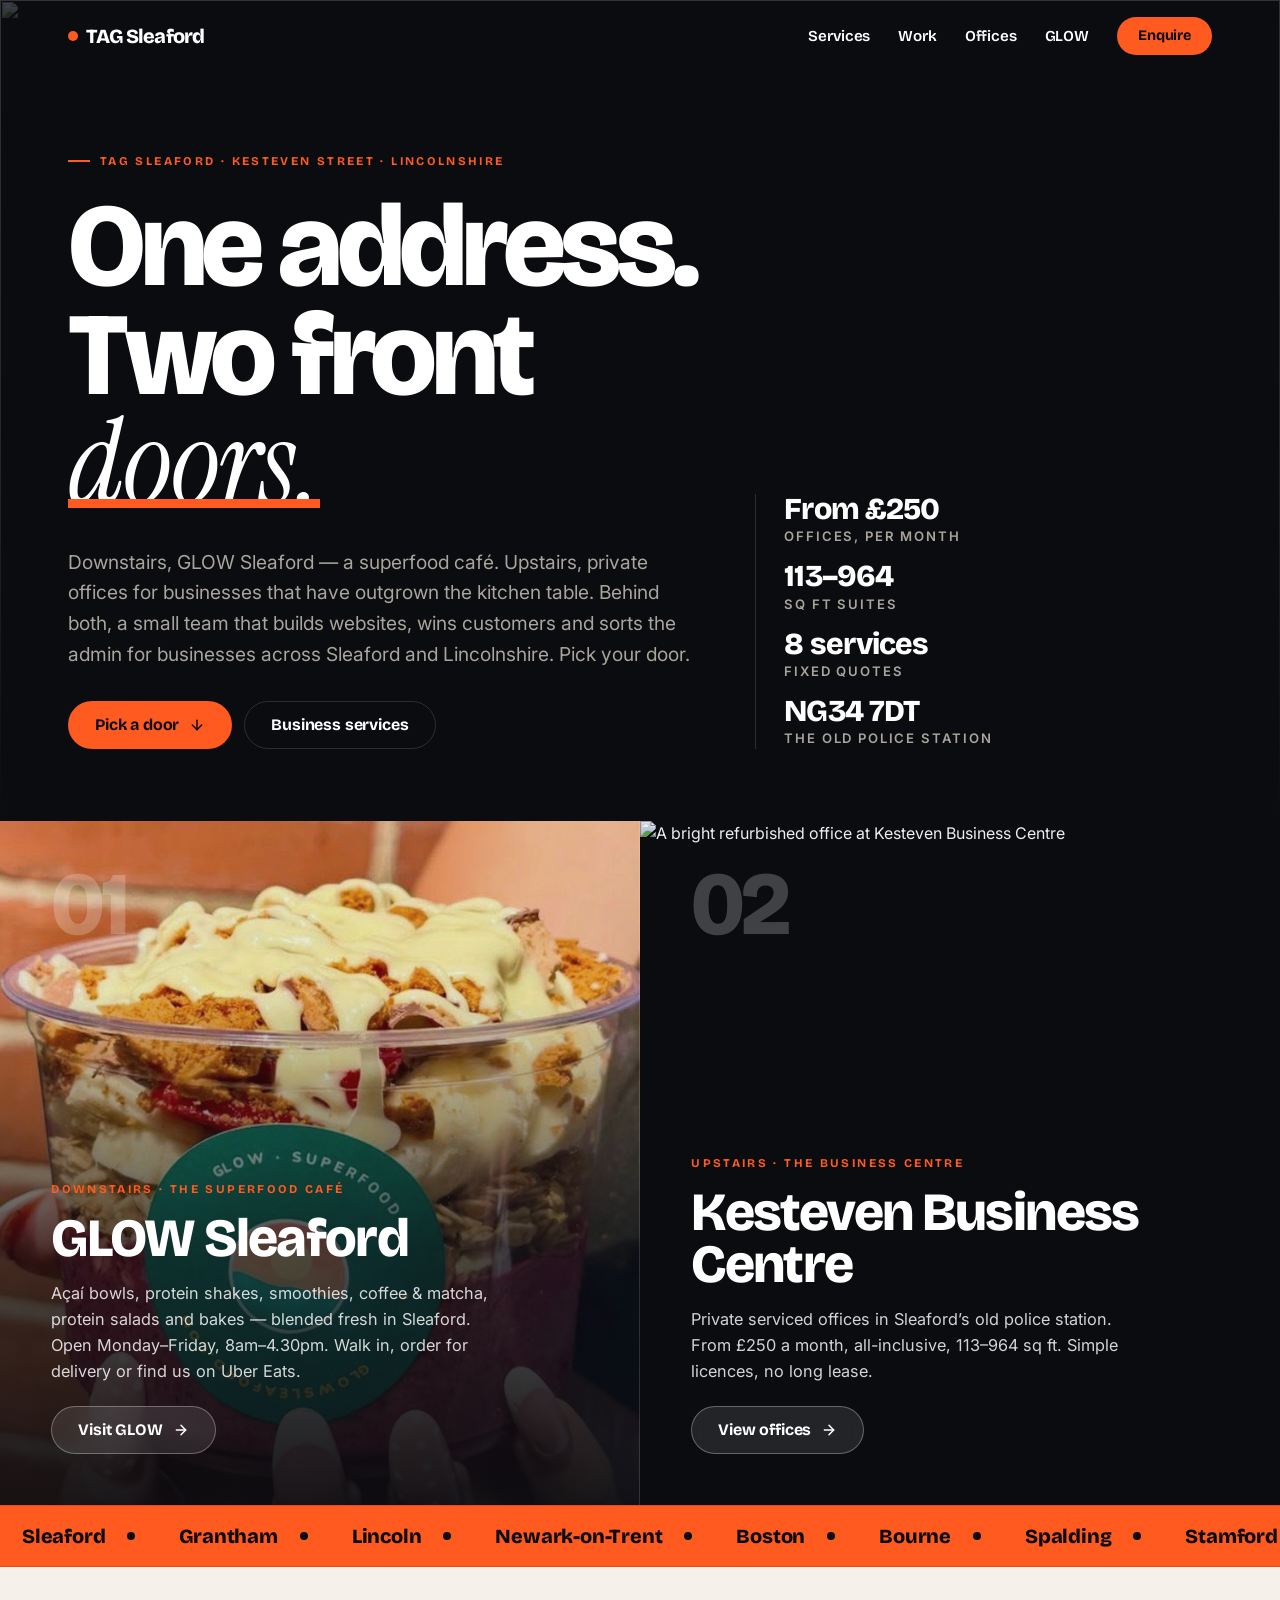
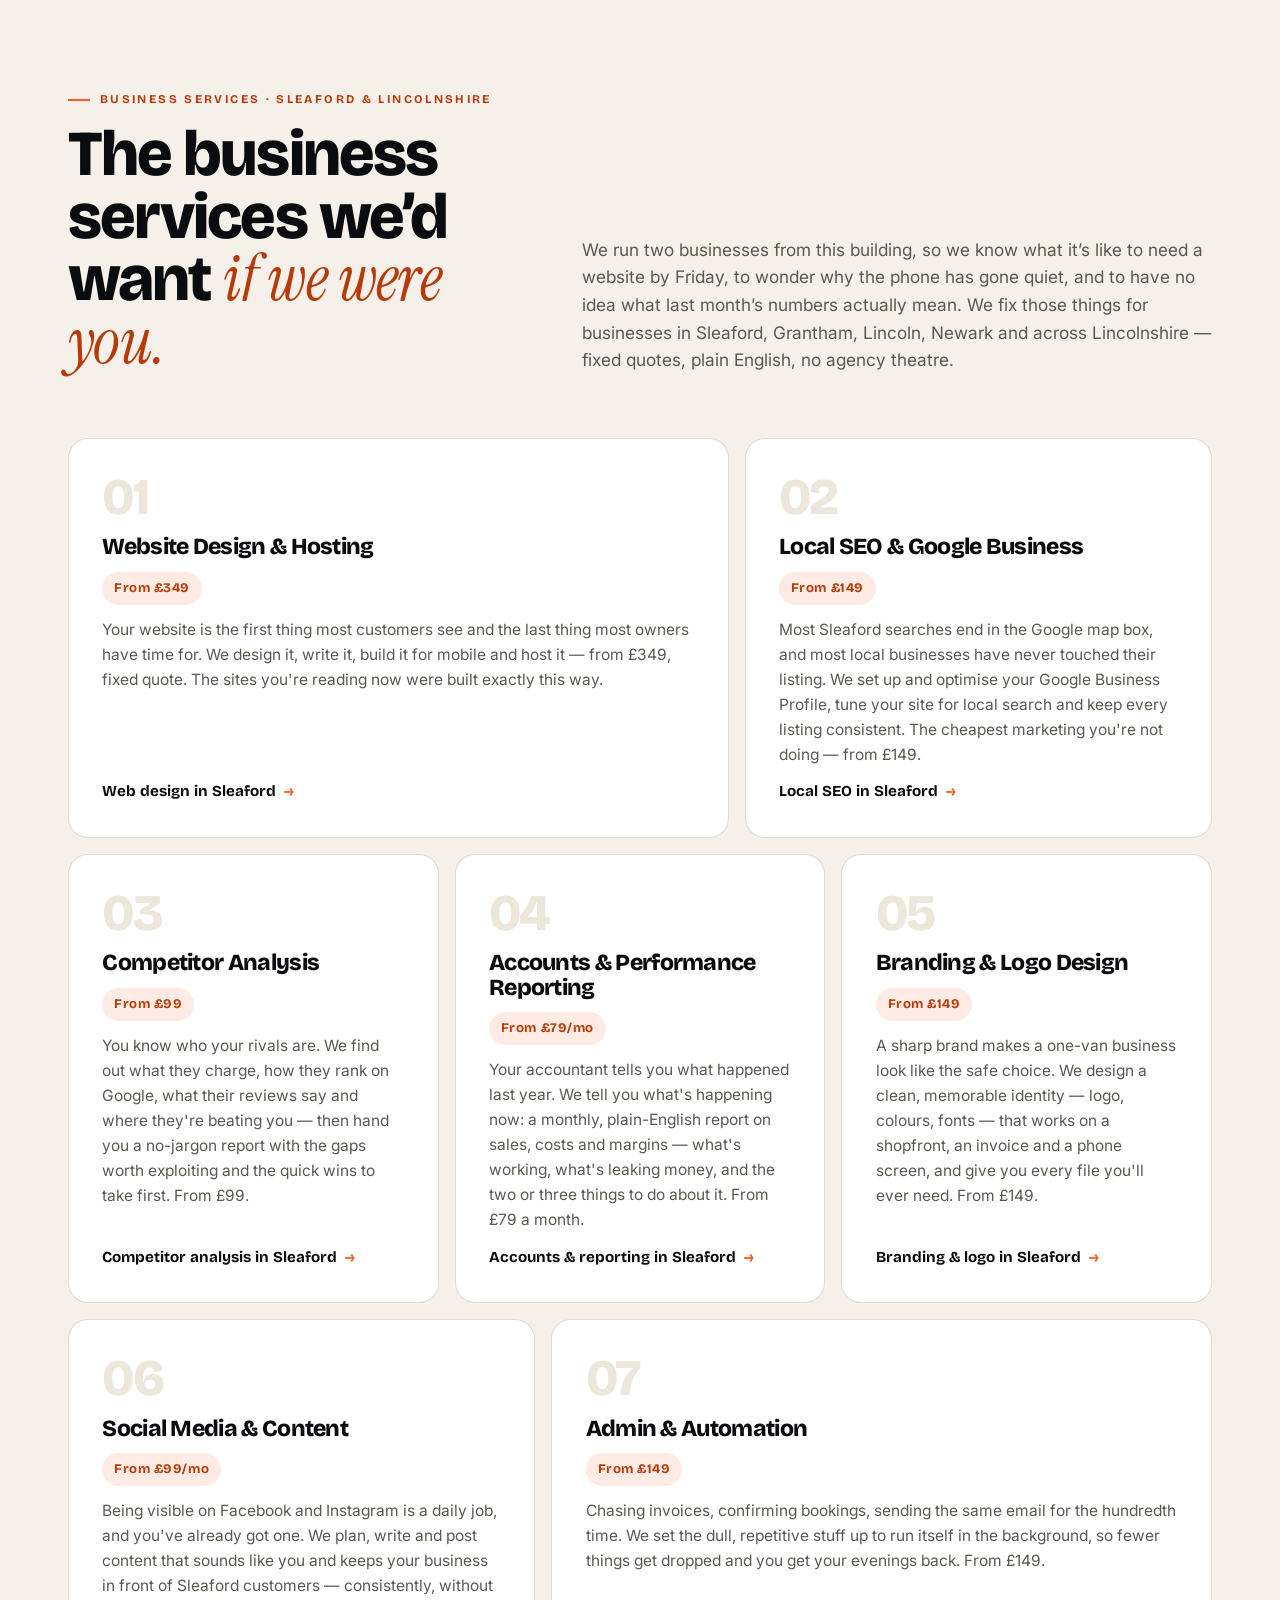
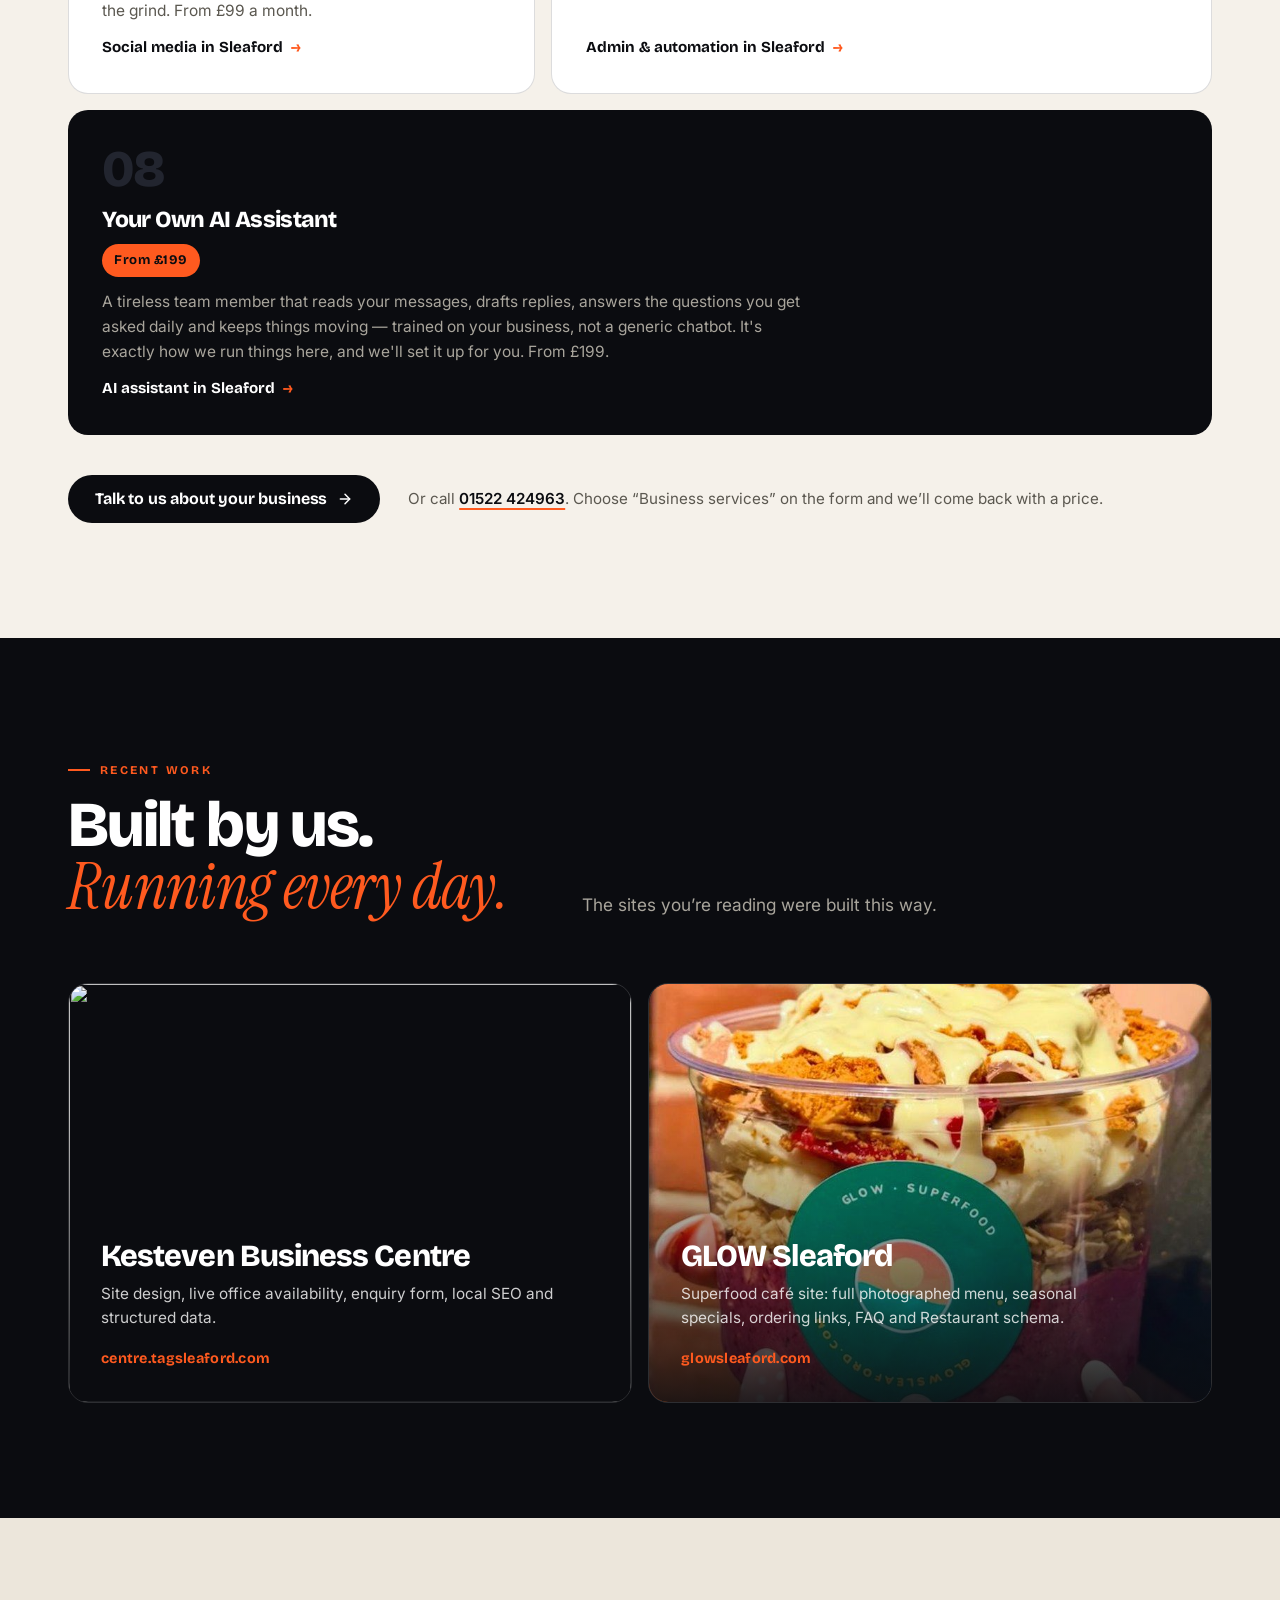
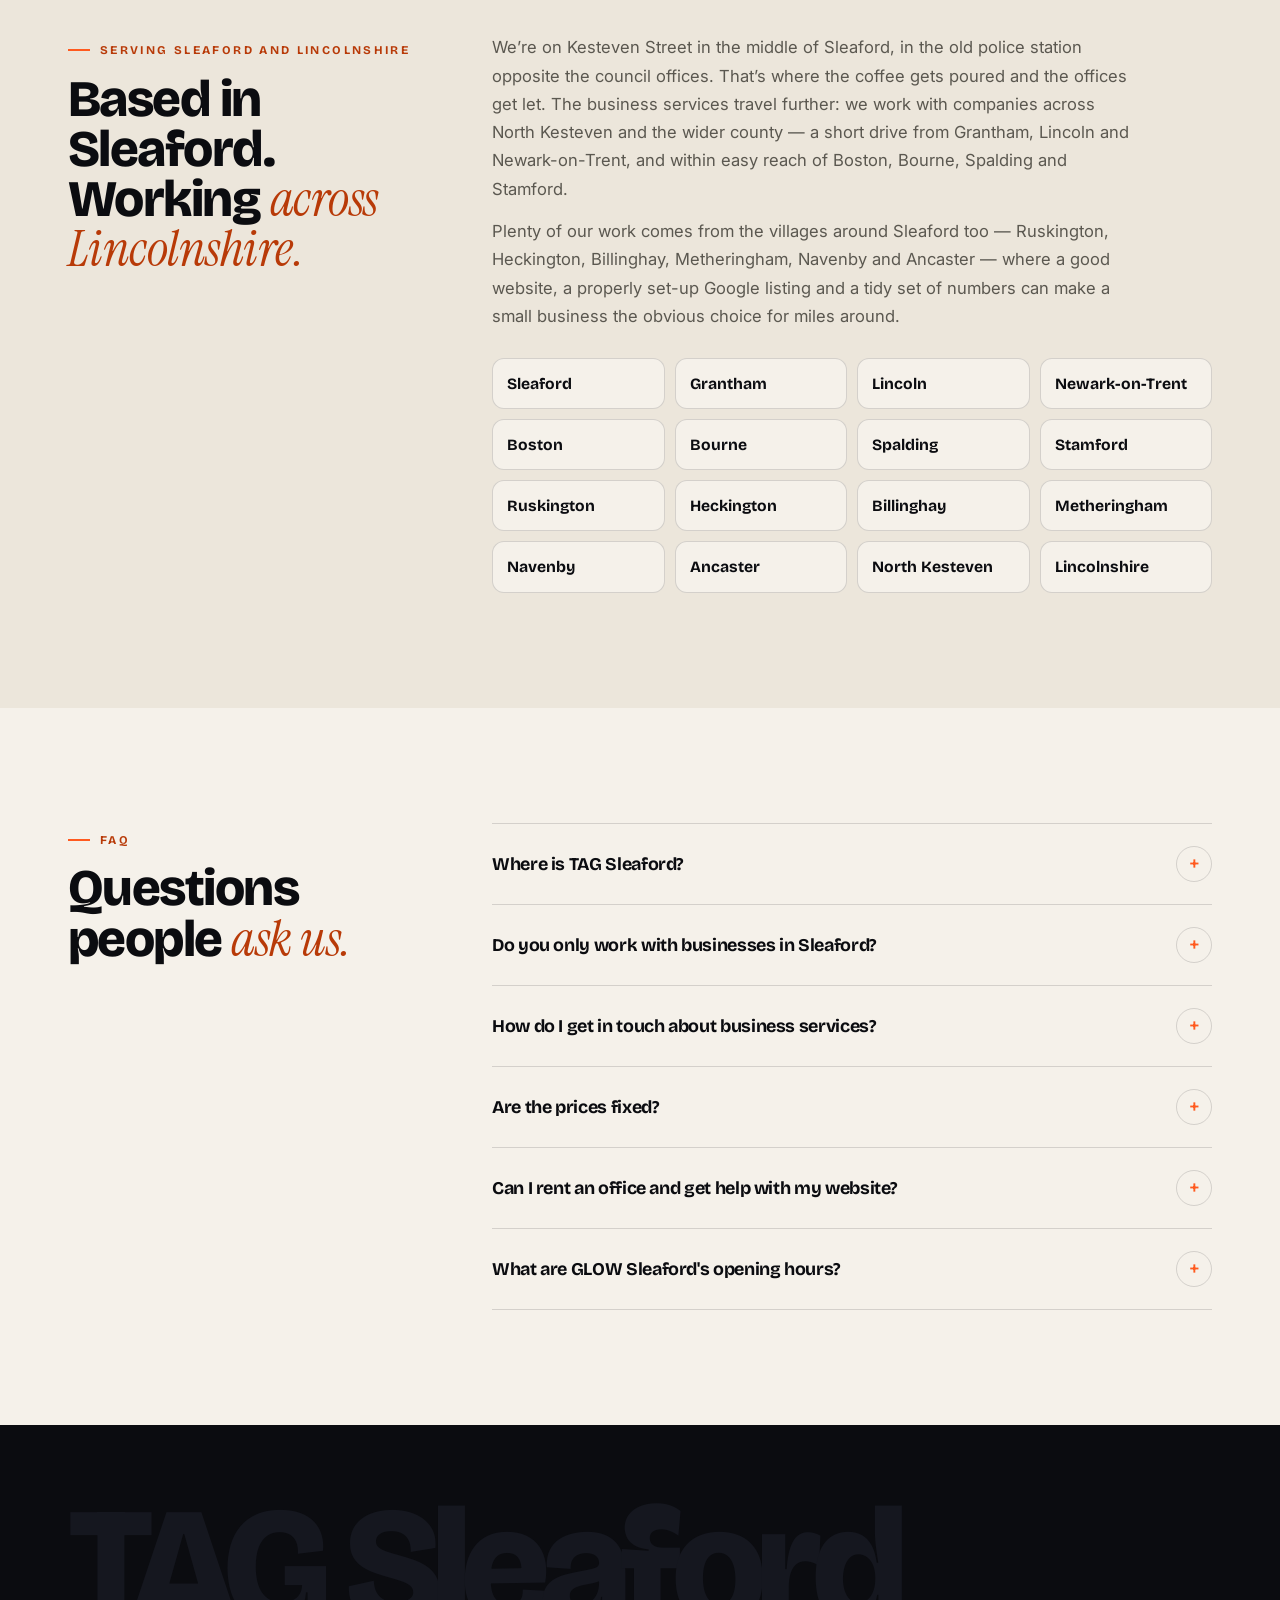
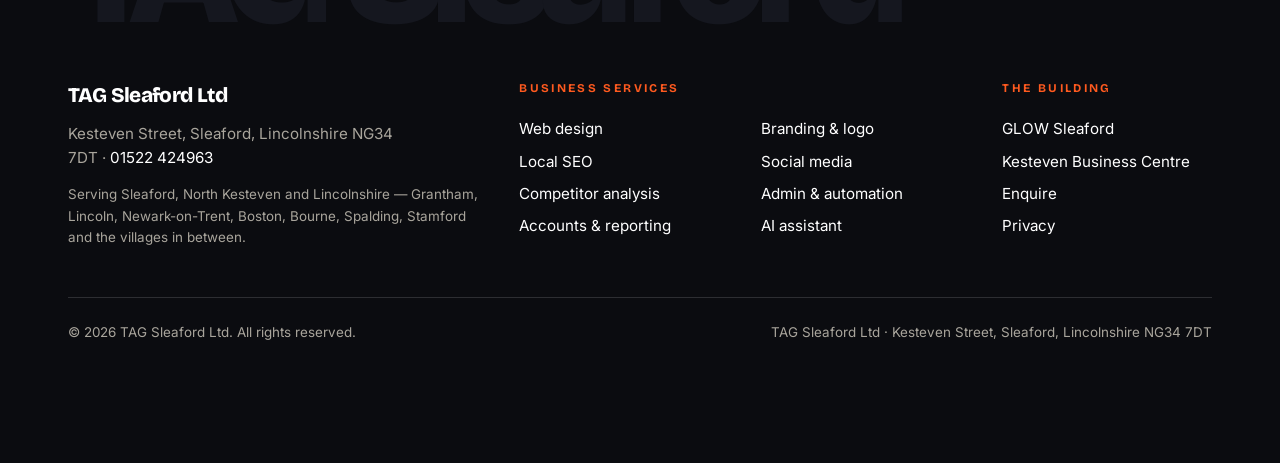
==== index.html @ 58abbe68 "Redesign: index.html - full-bleed hero, two-door split, marquee, bento services (SEO/JSON-LD unchang" ====
<!DOCTYPE html>
<html lang="en">
<head>
<meta charset="UTF-8">
<meta name="viewport" content="width=device-width, initial-scale=1.0">
<title>TAG Sleaford | Offices, GLOW Sleaford Superfood Café &amp; Business Services in Sleaford, Lincolnshire</title>
<meta name="description" content="TAG Sleaford: GLOW Sleaford superfood café, Kesteven Business Centre offices from £250/month, and business services — web design, local SEO, branding, reporting, social media, automation and AI — for businesses in Sleaford, Grantham, Lincoln, Newark and across Lincolnshire.">
<link rel="icon" href="/favicon.svg" type="image/svg+xml">
<meta name="theme-color" content="#0B0C10">
<link rel="preconnect" href="https://fonts.googleapis.com">
<link rel="preconnect" href="https://fonts.gstatic.com" crossorigin>
<link href="https://fonts.googleapis.com/css2?family=Bricolage+Grotesque:opsz,wght@12..96,500;12..96,700;12..96,800&family=Instrument+Serif:ital@1&family=Inter:wght@400;500;600&display=swap" rel="stylesheet">
<link rel="stylesheet" href="/styles.css">
<link rel="canonical" href="https://tagsleaford.com/">
  <meta name="robots" content="index,follow,max-image-preview:large">
  <meta name="author" content="TAG Sleaford">
  <meta name="geo.region" content="GB-LIN">
  <meta name="geo.placename" content="Sleaford, Lincolnshire">
  <meta name="geo.position" content="53.0082741;-0.3950016">
  <meta name="ICBM" content="53.0082741, -0.3950016">
  <meta property="og:type" content="website">
  <meta property="og:site_name" content="TAG Sleaford">
  <meta property="og:title" content="TAG Sleaford | Offices, Coffee &amp; Business Services in Sleaford">
  <meta property="og:description" content="TAG Sleaford: GLOW Sleaford superfood café, Kesteven Business Centre offices from £250/month, and business services — web design, local SEO, branding, reporting, social media, automation and AI — for businesses in Sleaford, Grantham, Lincoln, Newark and across Lincolnshire.">
  <meta property="og:url" content="https://tagsleaford.com/">
  <meta property="og:image" content="https://centre.tagsleaford.com/kbc-exterior.webp">
  <meta property="og:locale" content="en_GB">
  <meta name="twitter:card" content="summary_large_image">
  <meta name="twitter:title" content="TAG Sleaford | Offices, Coffee &amp; Business Services in Sleaford">
  <meta name="twitter:description" content="TAG Sleaford: GLOW Sleaford superfood café, Kesteven Business Centre offices from £250/month, and business services — web design, local SEO, branding, reporting, social media, automation and AI — for businesses in Sleaford, Grantham, Lincoln, Newark and across Lincolnshire.">
  <meta name="twitter:image" content="https://centre.tagsleaford.com/kbc-exterior.webp">
  <script type="application/ld+json">{"@context":"https://schema.org","@type":"ProfessionalService","name":"TAG Sleaford","url":"https://tagsleaford.com/","image":"https://centre.tagsleaford.com/kbc-exterior.webp","logo":"https://tagsleaford.com/logo.svg","description":"TAG Sleaford: GLOW Sleaford superfood café, Kesteven Business Centre offices from £250/month, and business services — web design, local SEO, branding, reporting, social media, automation and AI — for businesses in Sleaford, Grantham, Lincoln, Newark and across Lincolnshire.","telephone":"+441522424963","email":"francis@tagsleaford.com","priceRange":"££","address":{"@type":"PostalAddress","streetAddress":"Kesteven Street","addressLocality":"Sleaford","addressRegion":"Lincolnshire","postalCode":"NG34 7DT","addressCountry":"GB"},"geo":{"@type":"GeoCoordinates","latitude":53.0082741,"longitude":-0.3950016},"areaServed":[{"@type":"City","name":"Sleaford"},{"@type":"City","name":"Grantham"},{"@type":"City","name":"Lincoln"},{"@type":"City","name":"Newark-on-Trent"},{"@type":"City","name":"Boston"},{"@type":"City","name":"Bourne"},{"@type":"City","name":"Spalding"},{"@type":"City","name":"Stamford"},{"@type":"Place","name":"Ruskington"},{"@type":"Place","name":"Heckington"},{"@type":"Place","name":"Billinghay"},{"@type":"Place","name":"Metheringham"},{"@type":"Place","name":"Navenby"},{"@type":"Place","name":"Ancaster"},{"@type":"AdministrativeArea","name":"North Kesteven"},{"@type":"AdministrativeArea","name":"Lincolnshire"}],"sameAs":["https://www.facebook.com/1166850109847768","https://www.facebook.com/1095652570306521"],"hasOfferCatalog":{"@type":"OfferCatalog","name":"Business Services for Sleaford companies","itemListElement":[{"@type":"Offer","itemOffered":{"@type":"Service","name":"Website Design & Hosting","description":"Websites designed, built and hosted for Sleaford businesses.","provider":{"@type":"Organization","name":"TAG Sleaford"},"areaServed":[{"@type":"City","name":"Sleaford"},{"@type":"City","name":"Grantham"},{"@type":"City","name":"Lincoln"},{"@type":"City","name":"Newark-on-Trent"},{"@type":"City","name":"Boston"},{"@type":"City","name":"Bourne"},{"@type":"City","name":"Spalding"},{"@type":"City","name":"Stamford"},{"@type":"Place","name":"Ruskington"},{"@type":"Place","name":"Heckington"},{"@type":"Place","name":"Billinghay"},{"@type":"Place","name":"Metheringham"},{"@type":"Place","name":"Navenby"},{"@type":"Place","name":"Ancaster"},{"@type":"AdministrativeArea","name":"North Kesteven"},{"@type":"AdministrativeArea","name":"Lincolnshire"}],"url":"https://tagsleaford.com/web-design-sleaford.html"},"price":"349","priceCurrency":"GBP","url":"https://tagsleaford.com/web-design-sleaford.html"},{"@type":"Offer","itemOffered":{"@type":"Service","name":"Local SEO & Google Business","description":"Get found on Google by customers searching in Sleaford & Lincolnshire.","provider":{"@type":"Organization","name":"TAG Sleaford"},"areaServed":[{"@type":"City","name":"Sleaford"},{"@type":"City","name":"Grantham"},{"@type":"City","name":"Lincoln"},{"@type":"City","name":"Newark-on-Trent"},{"@type":"City","name":"Boston"},{"@type":"City","name":"Bourne"},{"@type":"City","name":"Spalding"},{"@type":"City","name":"Stamford"},{"@type":"Place","name":"Ruskington"},{"@type":"Place","name":"Heckington"},{"@type":"Place","name":"Billinghay"},{"@type":"Place","name":"Metheringham"},{"@type":"Place","name":"Navenby"},{"@type":"Place","name":"Ancaster"},{"@type":"AdministrativeArea","name":"North Kesteven"},{"@type":"AdministrativeArea","name":"Lincolnshire"}],"url":"https://tagsleaford.com/local-seo-sleaford.html"},"price":"149","priceCurrency":"GBP","url":"https://tagsleaford.com/local-seo-sleaford.html"},{"@type":"Offer","itemOffered":{"@type":"Service","name":"Competitor Analysis","description":"See exactly what your local competitors are doing online.","provider":{"@type":"Organization","name":"TAG Sleaford"},"areaServed":[{"@type":"City","name":"Sleaford"},{"@type":"City","name":"Grantham"},{"@type":"City","name":"Lincoln"},{"@type":"City","name":"Newark-on-Trent"},{"@type":"City","name":"Boston"},{"@type":"City","name":"Bourne"},{"@type":"City","name":"Spalding"},{"@type":"City","name":"Stamford"},{"@type":"Place","name":"Ruskington"},{"@type":"Place","name":"Heckington"},{"@type":"Place","name":"Billinghay"},{"@type":"Place","name":"Metheringham"},{"@type":"Place","name":"Navenby"},{"@type":"Place","name":"Ancaster"},{"@type":"AdministrativeArea","name":"North Kesteven"},{"@type":"AdministrativeArea","name":"Lincolnshire"}],"url":"https://tagsleaford.com/competitor-analysis-sleaford.html"},"price":"99","priceCurrency":"GBP","url":"https://tagsleaford.com/competitor-analysis-sleaford.html"},{"@type":"Offer","itemOffered":{"@type":"Service","name":"Accounts & Performance Reporting","description":"Your numbers explained in plain English, every month.","provider":{"@type":"Organization","name":"TAG Sleaford"},"areaServed":[{"@type":"City","name":"Sleaford"},{"@type":"City","name":"Grantham"},{"@type":"City","name":"Lincoln"},{"@type":"City","name":"Newark-on-Trent"},{"@type":"City","name":"Boston"},{"@type":"City","name":"Bourne"},{"@type":"City","name":"Spalding"},{"@type":"City","name":"Stamford"},{"@type":"Place","name":"Ruskington"},{"@type":"Place","name":"Heckington"},{"@type":"Place","name":"Billinghay"},{"@type":"Place","name":"Metheringham"},{"@type":"Place","name":"Navenby"},{"@type":"Place","name":"Ancaster"},{"@type":"AdministrativeArea","name":"North Kesteven"},{"@type":"AdministrativeArea","name":"Lincolnshire"}],"url":"https://tagsleaford.com/accounts-reporting-sleaford.html"},"price":"79","priceCurrency":"GBP","url":"https://tagsleaford.com/accounts-reporting-sleaford.html"},{"@type":"Offer","itemOffered":{"@type":"Service","name":"Branding & Logo Design","description":"A distinctive brand identity for your business.","provider":{"@type":"Organization","name":"TAG Sleaford"},"areaServed":[{"@type":"City","name":"Sleaford"},{"@type":"City","name":"Grantham"},{"@type":"City","name":"Lincoln"},{"@type":"City","name":"Newark-on-Trent"},{"@type":"City","name":"Boston"},{"@type":"City","name":"Bourne"},{"@type":"City","name":"Spalding"},{"@type":"City","name":"Stamford"},{"@type":"Place","name":"Ruskington"},{"@type":"Place","name":"Heckington"},{"@type":"Place","name":"Billinghay"},{"@type":"Place","name":"Metheringham"},{"@type":"Place","name":"Navenby"},{"@type":"Place","name":"Ancaster"},{"@type":"AdministrativeArea","name":"North Kesteven"},{"@type":"AdministrativeArea","name":"Lincolnshire"}],"url":"https://tagsleaford.com/branding-logo-design-sleaford.html"},"price":"149","priceCurrency":"GBP","url":"https://tagsleaford.com/branding-logo-design-sleaford.html"},{"@type":"Offer","itemOffered":{"@type":"Service","name":"Social Media & Content","description":"Sharp, consistent social content that gets seen.","provider":{"@type":"Organization","name":"TAG Sleaford"},"areaServed":[{"@type":"City","name":"Sleaford"},{"@type":"City","name":"Grantham"},{"@type":"City","name":"Lincoln"},{"@type":"City","name":"Newark-on-Trent"},{"@type":"City","name":"Boston"},{"@type":"City","name":"Bourne"},{"@type":"City","name":"Spalding"},{"@type":"City","name":"Stamford"},{"@type":"Place","name":"Ruskington"},{"@type":"Place","name":"Heckington"},{"@type":"Place","name":"Billinghay"},{"@type":"Place","name":"Metheringham"},{"@type":"Place","name":"Navenby"},{"@type":"Place","name":"Ancaster"},{"@type":"AdministrativeArea","name":"North Kesteven"},{"@type":"AdministrativeArea","name":"Lincolnshire"}],"url":"https://tagsleaford.com/social-media-sleaford.html"},"price":"99","priceCurrency":"GBP","url":"https://tagsleaford.com/social-media-sleaford.html"},{"@type":"Offer","itemOffered":{"@type":"Service","name":"Admin & Automation","description":"Take the repetitive admin off your plate.","provider":{"@type":"Organization","name":"TAG Sleaford"},"areaServed":[{"@type":"City","name":"Sleaford"},{"@type":"City","name":"Grantham"},{"@type":"City","name":"Lincoln"},{"@type":"City","name":"Newark-on-Trent"},{"@type":"City","name":"Boston"},{"@type":"City","name":"Bourne"},{"@type":"City","name":"Spalding"},{"@type":"City","name":"Stamford"},{"@type":"Place","name":"Ruskington"},{"@type":"Place","name":"Heckington"},{"@type":"Place","name":"Billinghay"},{"@type":"Place","name":"Metheringham"},{"@type":"Place","name":"Navenby"},{"@type":"Place","name":"Ancaster"},{"@type":"AdministrativeArea","name":"North Kesteven"},{"@type":"AdministrativeArea","name":"Lincolnshire"}],"url":"https://tagsleaford.com/admin-automation-sleaford.html"},"price":"149","priceCurrency":"GBP","url":"https://tagsleaford.com/admin-automation-sleaford.html"},{"@type":"Offer","itemOffered":{"@type":"Service","name":"Your Own AI Assistant","description":"A custom AI assistant trained on your business.","provider":{"@type":"Organization","name":"TAG Sleaford"},"areaServed":[{"@type":"City","name":"Sleaford"},{"@type":"City","name":"Grantham"},{"@type":"City","name":"Lincoln"},{"@type":"City","name":"Newark-on-Trent"},{"@type":"City","name":"Boston"},{"@type":"City","name":"Bourne"},{"@type":"City","name":"Spalding"},{"@type":"City","name":"Stamford"},{"@type":"Place","name":"Ruskington"},{"@type":"Place","name":"Heckington"},{"@type":"Place","name":"Billinghay"},{"@type":"Place","name":"Metheringham"},{"@type":"Place","name":"Navenby"},{"@type":"Place","name":"Ancaster"},{"@type":"AdministrativeArea","name":"North Kesteven"},{"@type":"AdministrativeArea","name":"Lincolnshire"}],"url":"https://tagsleaford.com/ai-assistant-sleaford.html"},"price":"199","priceCurrency":"GBP","url":"https://tagsleaford.com/ai-assistant-sleaford.html"}]}}</script>
  <script type="application/ld+json">{"@context":"https://schema.org","@type":"FAQPage","mainEntity":[{"@type":"Question","name":"Where is TAG Sleaford?","acceptedAnswer":{"@type":"Answer","text":"Kesteven Street, Sleaford, Lincolnshire NG34 7DT — the old police station, opposite the council offices and a short walk from the town centre and the railway station. GLOW Sleaford, the superfood café, is on the ground floor, the offices are above, and there's parking directly behind."}},{"@type":"Question","name":"Do you only work with businesses in Sleaford?","acceptedAnswer":{"@type":"Answer","text":"Sleaford is home, but no. We work with businesses across Lincolnshire — Grantham, Lincoln, Newark-on-Trent, Boston, Bourne, Spalding, Stamford and the villages of North Kesteven such as Ruskington, Heckington, Billinghay, Metheringham, Navenby and Ancaster. Most of the work happens by phone and email anyway; if you'd rather sit down, GLOW Sleaford café is downstairs."}},{"@type":"Question","name":"How do I get in touch about business services?","acceptedAnswer":{"@type":"Answer","text":"Use the enquiry form at centre.tagsleaford.com and choose \"Business services\", or call 01522 424963. Tell us what you're after and we'll come back with a fixed price."}},{"@type":"Question","name":"Are the prices fixed?","acceptedAnswer":{"@type":"Answer","text":"Each service has a \"from\" price, and we give you a fixed quote up front before any work starts. The price you're told is the price you pay."}},{"@type":"Question","name":"Can I rent an office and get help with my website?","acceptedAnswer":{"@type":"Answer","text":"Yes. Offices at Kesteven Business Centre start from £250 a month all-inclusive, and the same enquiry form covers both — tell us what you need and we'll sort it in one conversation."}},{"@type":"Question","name":"What are GLOW Sleaford's opening hours?","acceptedAnswer":{"@type":"Answer","text":"GLOW Sleaford is open Monday to Friday, 8am–4.30pm, and closed on Saturday and Sunday (see glowsleaford.com for the latest). Walk in, order for delivery across Sleaford, or find GLOW on Uber Eats. Call 01529 707123 for orders and catering."}}]}</script>
</head>
<body>
<a class="skip" href="#main" style="position:absolute;left:-999px;top:0;background:#fff;padding:8px 12px;z-index:200">Skip to content</a>
<nav class="nav on-dark" id="nav" aria-label="Main">
  <div class="wrap nav-in">
    <a class="wordmark" href="/"><i></i>TAG Sleaford</a>
    <div class="nav-links">
      <a href="#services">Services</a>
      <a href="#work">Work</a>
      <a href="https://centre.tagsleaford.com">Offices</a>
      <a href="https://glowsleaford.com" rel="noopener">GLOW</a>
      <a class="btn btn-accent" href="https://centre.tagsleaford.com/#enquire">Enquire</a>
    </div>
  </div>
</nav>

<header class="hero on-dark" id="main">
  <div class="hero-bg"><img src="https://centre.tagsleaford.com/kbc-exterior.webp" alt="" width="1024" height="677" fetchpriority="high"></div>
  <div class="wrap hero-grid">
    <div>
      <span class="eyebrow">TAG Sleaford &middot; Kesteven Street &middot; Lincolnshire</span>
      <h1><span class="line"><span>One address.</span></span><span class="line"><span>Two front</span></span><span class="line"><span><span class="em">doors.</span></span></span></h1>
      <p class="hero-lede">Downstairs, GLOW Sleaford &mdash; a superfood caf&eacute;. Upstairs, private offices for businesses that have outgrown the kitchen table. Behind both, a small team that builds websites, wins customers and sorts the admin for businesses across Sleaford and Lincolnshire. Pick your door.</p>
      <div class="hero-actions">
        <a class="btn btn-accent" href="#doors">Pick a door <svg viewBox="0 0 24 24" fill="none" stroke="currentColor" stroke-width="2.2" stroke-linecap="round" stroke-linejoin="round"><line x1="12" y1="5" x2="12" y2="19"/><polyline points="5 12 12 19 19 12"/></svg></a>
        <a class="btn btn-line" href="#services">Business services</a>
      </div>
    </div>
    <div class="hero-meta">
      <div><b>From &pound;250</b><span>Offices, per month</span></div>
      <div><b>113&ndash;964</b><span>sq ft suites</span></div>
      <div><b>8 services</b><span>Fixed quotes</span></div>
      <div><b>NG34 7DT</b><span>The old police station</span></div>
    </div>
  </div>
</header>

<section class="doors" id="doors" style="padding:0">
  <a class="door" href="https://glowsleaford.com" rel="noopener">
    <img src="glow-door.jpg" alt="A GLOW Sleaford superfood bowl" width="800" height="800" loading="lazy">
    <span class="door-no">01</span>
    <span class="door-tag">Downstairs &middot; The Superfood Caf&eacute;</span>
    <h2>GLOW Sleaford</h2>
    <p>A&ccedil;a&iacute; bowls, protein shakes, smoothies, coffee &amp; matcha, protein salads and bakes &mdash; blended fresh in Sleaford. Open Monday&ndash;Friday, 8am&ndash;4.30pm. Walk in, order for delivery or find us on Uber Eats.</p>
    <span class="btn btn-line">Visit GLOW <svg viewBox="0 0 24 24" fill="none" stroke="currentColor" stroke-width="2.2" stroke-linecap="round" stroke-linejoin="round"><line x1="5" y1="12" x2="19" y2="12"/><polyline points="12 5 19 12 12 19"/></svg></span>
  </a>
  <a class="door" href="https://centre.tagsleaford.com">
    <img src="https://centre.tagsleaford.com/kbc-office-window.webp" alt="A bright refurbished office at Kesteven Business Centre" width="1024" height="677" loading="lazy">
    <span class="door-no">02</span>
    <span class="door-tag">Upstairs &middot; The Business Centre</span>
    <h2>Kesteven Business Centre</h2>
    <p>Private serviced offices in Sleaford&rsquo;s old police station. From &pound;250 a month, all-inclusive, 113&ndash;964 sq ft. Simple licences, no long lease.</p>
    <span class="btn btn-line">View offices <svg viewBox="0 0 24 24" fill="none" stroke="currentColor" stroke-width="2.2" stroke-linecap="round" stroke-linejoin="round"><line x1="5" y1="12" x2="19" y2="12"/><polyline points="12 5 19 12 12 19"/></svg></span>
  </a>
</section>

<div class="marquee" aria-hidden="true"><div class="marquee-track">
  <span>Sleaford</span><span>Grantham</span><span>Lincoln</span><span>Newark-on-Trent</span><span>Boston</span><span>Bourne</span><span>Spalding</span><span>Stamford</span><span>Ruskington</span><span>Heckington</span><span>Billinghay</span><span>Metheringham</span><span>Navenby</span><span>Ancaster</span><span>North Kesteven</span><span>Lincolnshire</span>
  <span>Sleaford</span><span>Grantham</span><span>Lincoln</span><span>Newark-on-Trent</span><span>Boston</span><span>Bourne</span><span>Spalding</span><span>Stamford</span><span>Ruskington</span><span>Heckington</span><span>Billinghay</span><span>Metheringham</span><span>Navenby</span><span>Ancaster</span><span>North Kesteven</span><span>Lincolnshire</span>
</div></div>

<section class="services" id="services">
  <div class="wrap">
    <div class="sec-head">
      <div class="reveal"><span class="eyebrow">Business services &middot; Sleaford &amp; Lincolnshire</span><h2 class="svc-h2" style="margin-top:14px">The business services we&rsquo;d want <span class="em">if we were you.</span></h2></div>
      <p class="svc-lead reveal" data-delay="1">We run two businesses from this building, so we know what it&rsquo;s like to need a website by Friday, to wonder why the phone has gone quiet, and to have no idea what last month&rsquo;s numbers actually mean. We fix those things for businesses in Sleaford, Grantham, Lincoln, Newark and across Lincolnshire &mdash; fixed quotes, plain English, no agency theatre.</p>
    </div>
    <div class="svc-grid">
      <article class="svc reveal"><span class="svc-no">01</span><h3><a href="web-design-sleaford.html">Website Design &amp; Hosting</a></h3><div class="svc-price">From £349</div><p>Your website is the first thing most customers see and the last thing most owners have time for. We design it, write it, build it for mobile and host it — from £349, fixed quote. The sites you're reading now were built exactly this way.</p><span class="svc-link">Web design in Sleaford</span></article>
      <article class="svc reveal" data-delay="1"><span class="svc-no">02</span><h3><a href="local-seo-sleaford.html">Local SEO &amp; Google Business</a></h3><div class="svc-price">From £149</div><p>Most Sleaford searches end in the Google map box, and most local businesses have never touched their listing. We set up and optimise your Google Business Profile, tune your site for local search and keep every listing consistent. The cheapest marketing you're not doing — from £149.</p><span class="svc-link">Local SEO in Sleaford</span></article>
      <article class="svc reveal"><span class="svc-no">03</span><h3><a href="competitor-analysis-sleaford.html">Competitor Analysis</a></h3><div class="svc-price">From £99</div><p>You know who your rivals are. We find out what they charge, how they rank on Google, what their reviews say and where they're beating you — then hand you a no-jargon report with the gaps worth exploiting and the quick wins to take first. From £99.</p><span class="svc-link">Competitor analysis in Sleaford</span></article>
      <article class="svc reveal" data-delay="1"><span class="svc-no">04</span><h3><a href="accounts-reporting-sleaford.html">Accounts &amp; Performance Reporting</a></h3><div class="svc-price">From £79/mo</div><p>Your accountant tells you what happened last year. We tell you what's happening now: a monthly, plain-English report on sales, costs and margins — what's working, what's leaking money, and the two or three things to do about it. From £79 a month.</p><span class="svc-link">Accounts &amp; reporting in Sleaford</span></article>
      <article class="svc reveal" data-delay="2"><span class="svc-no">05</span><h3><a href="branding-logo-design-sleaford.html">Branding &amp; Logo Design</a></h3><div class="svc-price">From £149</div><p>A sharp brand makes a one-van business look like the safe choice. We design a clean, memorable identity — logo, colours, fonts — that works on a shopfront, an invoice and a phone screen, and give you every file you'll ever need. From £149.</p><span class="svc-link">Branding &amp; logo in Sleaford</span></article>
      <article class="svc reveal"><span class="svc-no">06</span><h3><a href="social-media-sleaford.html">Social Media &amp; Content</a></h3><div class="svc-price">From £99/mo</div><p>Being visible on Facebook and Instagram is a daily job, and you've already got one. We plan, write and post content that sounds like you and keeps your business in front of Sleaford customers — consistently, without the grind. From £99 a month.</p><span class="svc-link">Social media in Sleaford</span></article>
      <article class="svc reveal" data-delay="1"><span class="svc-no">07</span><h3><a href="admin-automation-sleaford.html">Admin &amp; Automation</a></h3><div class="svc-price">From £149</div><p>Chasing invoices, confirming bookings, sending the same email for the hundredth time. We set the dull, repetitive stuff up to run itself in the background, so fewer things get dropped and you get your evenings back. From £149.</p><span class="svc-link">Admin &amp; automation in Sleaford</span></article>
      <article class="svc reveal"><span class="svc-no">08</span><h3><a href="ai-assistant-sleaford.html">Your Own AI Assistant</a></h3><div class="svc-price">From £199</div><p>A tireless team member that reads your messages, drafts replies, answers the questions you get asked daily and keeps things moving — trained on your business, not a generic chatbot. It's exactly how we run things here, and we'll set it up for you. From £199.</p><span class="svc-link">AI assistant in Sleaford</span></article>
    </div>
    <div class="svc-cta-row reveal">
      <a class="btn btn-ink svc-cta" href="https://centre.tagsleaford.com/#enquire">Talk to us about your business <svg viewBox="0 0 24 24" fill="none" stroke="currentColor" stroke-width="2.2" stroke-linecap="round" stroke-linejoin="round"><line x1="5" y1="12" x2="19" y2="12"/><polyline points="12 5 19 12 12 19"/></svg></a>
      <p>Or call <a class="link" href="tel:+441522424963">01522 424963</a>. Choose &ldquo;Business services&rdquo; on the form and we&rsquo;ll come back with a price.</p>
    </div>
  </div>
</section>

<section class="work on-dark" id="work">
  <div class="wrap">
    <div class="sec-head">
      <div class="reveal"><span class="eyebrow">Recent work</span><h2 class="work-h" style="margin-top:14px">Built by us. <span class="em">Running every day.</span></h2></div>
      <p class="work-note reveal" data-delay="1" style="margin:0">The sites you&rsquo;re reading were built this way.</p>
    </div>
    <div class="work-grid">
      <a class="work-card reveal" href="https://centre.tagsleaford.com"><img src="https://centre.tagsleaford.com/kbc-office-open.webp" alt="" width="1024" height="677" loading="lazy"><b>Kesteven Business Centre</b><span>Site design, live office availability, enquiry form, local SEO and structured data.</span><em>centre.tagsleaford.com</em></a>
      <a class="work-card reveal" data-delay="1" href="https://glowsleaford.com" rel="noopener"><img src="glow-door.jpg" alt="" width="800" height="800" loading="lazy"><b>GLOW Sleaford</b><span>Superfood caf&eacute; site: full photographed menu, seasonal specials, ordering links, FAQ and Restaurant schema.</span><em>glowsleaford.com</em></a>
    </div>
  </div>
</section>

<section class="area" id="area">
  <div class="wrap area-wrap">
    <div class="sticky-label reveal"><span class="eyebrow">Serving Sleaford and Lincolnshire</span><h2>Based in Sleaford. Working <span class="em">across Lincolnshire.</span></h2></div>
    <div class="reveal" data-delay="1">
      <p>We&rsquo;re on Kesteven Street in the middle of Sleaford, in the old police station opposite the council offices. That&rsquo;s where the coffee gets poured and the offices get let. The business services travel further: we work with companies across North Kesteven and the wider county &mdash; a short drive from Grantham, Lincoln and Newark-on-Trent, and within easy reach of Boston, Bourne, Spalding and Stamford.</p>
      <p>Plenty of our work comes from the villages around Sleaford too &mdash; Ruskington, Heckington, Billinghay, Metheringham, Navenby and Ancaster &mdash; where a good website, a properly set-up Google listing and a tidy set of numbers can make a small business the obvious choice for miles around.</p>
      <ul class="area-list"><li>Sleaford</li><li>Grantham</li><li>Lincoln</li><li>Newark-on-Trent</li><li>Boston</li><li>Bourne</li><li>Spalding</li><li>Stamford</li><li>Ruskington</li><li>Heckington</li><li>Billinghay</li><li>Metheringham</li><li>Navenby</li><li>Ancaster</li><li>North Kesteven</li><li>Lincolnshire</li></ul>
    </div>
  </div>
</section>

<section class="faq" id="faq">
  <div class="wrap faq-wrap">
    <div class="sticky-label reveal"><span class="eyebrow">FAQ</span><h2>Questions people <span class="em">ask us.</span></h2></div>
    <div class="reveal" data-delay="1">
      <details><summary>Where is TAG Sleaford?</summary><p>Kesteven Street, Sleaford, Lincolnshire NG34 7DT — the old police station, opposite the council offices and a short walk from the town centre and the railway station. GLOW Sleaford, the superfood café, is on the ground floor, the offices are above, and there's parking directly behind.</p></details><details><summary>Do you only work with businesses in Sleaford?</summary><p>Sleaford is home, but no. We work with businesses across Lincolnshire — Grantham, Lincoln, Newark-on-Trent, Boston, Bourne, Spalding, Stamford and the villages of North Kesteven such as Ruskington, Heckington, Billinghay, Metheringham, Navenby and Ancaster. Most of the work happens by phone and email anyway; if you'd rather sit down, GLOW Sleaford café is downstairs.</p></details><details><summary>How do I get in touch about business services?</summary><p>Use the enquiry form at centre.tagsleaford.com and choose "Business services", or call 01522 424963. Tell us what you're after and we'll come back with a fixed price.</p></details><details><summary>Are the prices fixed?</summary><p>Each service has a "from" price, and we give you a fixed quote up front before any work starts. The price you're told is the price you pay.</p></details><details><summary>Can I rent an office and get help with my website?</summary><p>Yes. Offices at Kesteven Business Centre start from £250 a month all-inclusive, and the same enquiry form covers both — tell us what you need and we'll sort it in one conversation.</p></details><details><summary>What are GLOW Sleaford's opening hours?</summary><p>GLOW Sleaford is open Monday to Friday, 8am–4.30pm, and closed on Saturday and Sunday (see glowsleaford.com for the latest). Walk in, order for delivery across Sleaford, or find GLOW on Uber Eats. Call 01529 707123 for orders and catering.</p></details>
    </div>
  </div>
</section>

<footer>
  <div class="wrap">
    <div class="foot-mark" aria-hidden="true">TAG Sleaford</div>
    <div class="foot-grid">
      <div>
        <div class="foot-brand">TAG Sleaford Ltd</div>
        <p style="max-width:34ch">Kesteven Street, Sleaford, Lincolnshire NG34 7DT &middot; <a href="tel:+441522424963" style="color:#fff">01522 424963</a></p>
        <p class="serving" style="margin-top:14px">Serving Sleaford, North Kesteven and Lincolnshire &mdash; Grantham, Lincoln, Newark-on-Trent, Boston, Bourne, Spalding, Stamford and the villages in between.</p>
      </div>
      <div class="foot-col"><h4>Business services</h4><a href="web-design-sleaford.html">Web design</a><a href="local-seo-sleaford.html">Local SEO</a><a href="competitor-analysis-sleaford.html">Competitor analysis</a><a href="accounts-reporting-sleaford.html">Accounts &amp; reporting</a></div>
      <div class="foot-col"><h4>&nbsp;</h4><a href="branding-logo-design-sleaford.html">Branding &amp; logo</a><a href="social-media-sleaford.html">Social media</a><a href="admin-automation-sleaford.html">Admin &amp; automation</a><a href="ai-assistant-sleaford.html">AI assistant</a></div>
      <div class="foot-col"><h4>The building</h4><a href="https://glowsleaford.com" rel="noopener">GLOW Sleaford</a><a href="https://centre.tagsleaford.com">Kesteven Business Centre</a><a href="https://centre.tagsleaford.com/#enquire">Enquire</a><a href="privacy.html">Privacy</a></div>
    </div>
    <div class="foot-bottom"><span>&copy; <span id="yr"></span> TAG Sleaford Ltd. All rights reserved.</span><span>TAG Sleaford Ltd &middot; Kesteven Street, Sleaford, Lincolnshire NG34 7DT</span></div>
  </div>
</footer>
<div class="float-pill" aria-label="Quick contact">
  <a href="tel:+441522424963"><svg viewBox="0 0 24 24" fill="none" stroke="currentColor" stroke-width="2" stroke-linecap="round" stroke-linejoin="round"><path d="M22 16.92v3a2 2 0 0 1-2.18 2 19.79 19.79 0 0 1-8.63-3.07 19.5 19.5 0 0 1-6-6 19.79 19.79 0 0 1-3.07-8.67A2 2 0 0 1 4.11 2h3a2 2 0 0 1 2 1.72c.13.96.36 1.9.7 2.81a2 2 0 0 1-.45 2.11L8.09 9.91a16 16 0 0 0 6 6l1.27-1.27a2 2 0 0 1 2.11-.45c.91.34 1.85.57 2.81.7A2 2 0 0 1 22 16.92z"/></svg>Call</a>
  <a class="primary" href="https://centre.tagsleaford.com/#enquire">Enquire</a>
</div>
<script>
(function(){
  var nav=document.getElementById('nav');
  function onScroll(){if(nav){nav.classList.toggle('is-scrolled',window.scrollY>24);}}
  window.addEventListener('scroll',onScroll,{passive:true});onScroll();
  var y=document.getElementById('yr');if(y)y.textContent=new Date().getFullYear();
  var els=document.querySelectorAll('.reveal');
  if('IntersectionObserver' in window){
    var io=new IntersectionObserver(function(en){en.forEach(function(e){if(e.isIntersecting){e.target.classList.add('in');io.unobserve(e.target);}});},{rootMargin:'0px 0px -8% 0px',threshold:.08});
    els.forEach(function(el){io.observe(el);});
  }else{els.forEach(function(el){el.classList.add('in');});}
  var reduce=window.matchMedia('(prefers-reduced-motion: reduce)').matches;
  document.querySelectorAll('[data-count]').forEach(function(el){
    var end=parseFloat(el.getAttribute('data-count')),pre=el.getAttribute('data-prefix')||'',suf=el.getAttribute('data-suffix')||'';
    function fmt(n){return pre+Math.round(n).toLocaleString('en-GB')+suf;}
    if(reduce||!('IntersectionObserver' in window)){el.textContent=fmt(end);return;}
    var done=false;var o=new IntersectionObserver(function(en){if(en[0].isIntersecting&&!done){done=true;var t0=null;function step(t){if(!t0)t0=t;var p=Math.min(1,(t-t0)/1400);var e=1-Math.pow(1-p,3);el.textContent=fmt(end*e);if(p<1)requestAnimationFrame(step);}requestAnimationFrame(step);o.disconnect();}},{threshold:.4});o.observe(el);
  });
})();
</script>
</body>
</html>
---- styles.css ----
/* TAG Sleaford — shared stylesheet (2026 redesign).
   System: ink #0B0C10 · paper #F5F1EA · signal orange #FF5A1F.
   Type: Bricolage Grotesque (display) · Instrument Serif italic (contrast) · Inter (body). */
:root{
  --ink:#0B0C10;--ink-2:#15171F;--ink-3:#22252F;
  --paper:#F5F1EA;--paper-2:#ECE6DB;--white:#FFFFFF;
  --accent:#FF5A1F;--accent-deep:#B83A08;--accent-soft:rgba(255,90,31,.12);
  --muted:#5B5850;--muted-dark:#A9A59C;
  --line:rgba(11,12,16,.14);--line-dark:rgba(255,255,255,.14);
  --display:"Bricolage Grotesque",system-ui,sans-serif;
  --serif:"Instrument Serif",Georgia,serif;
  --body:"Inter",system-ui,sans-serif;
  --r:20px;--r-sm:12px;
  --ease:cubic-bezier(.2,.8,.2,1);
  --nav-h:72px;
}
*{box-sizing:border-box;margin:0;padding:0}
html{scroll-behavior:smooth;-webkit-text-size-adjust:100%}
body{font-family:var(--body);color:var(--ink);background:var(--paper);line-height:1.6;-webkit-font-smoothing:antialiased;overflow-x:hidden}
img{max-width:100%;display:block}
a{color:inherit;text-decoration:none}
::selection{background:var(--accent);color:#fff}
a:focus-visible,button:focus-visible,summary:focus-visible,input:focus-visible,select:focus-visible,textarea:focus-visible{outline:3px solid var(--accent);outline-offset:3px;border-radius:6px}
.wrap{max-width:1240px;margin:0 auto;padding:0 clamp(20px,4vw,48px)}
.eyebrow{display:inline-flex;align-items:center;gap:10px;font-family:var(--display);font-weight:700;font-size:.74rem;letter-spacing:.2em;text-transform:uppercase;color:var(--accent-deep)}
.eyebrow::before{content:"";width:22px;height:2px;background:var(--accent)}
.on-dark .eyebrow{color:var(--accent)}
h1,h2,h3,.display{font-family:var(--display);font-weight:800;letter-spacing:-.03em;line-height:.98;color:inherit}
.em{font-family:var(--serif);font-style:italic;font-weight:400;letter-spacing:-.01em;color:var(--accent-deep)}.on-dark .em{color:var(--accent)}
.btn{display:inline-flex;align-items:center;gap:10px;padding:15px 26px;border-radius:999px;font-family:var(--display);font-weight:700;font-size:1rem;letter-spacing:-.01em;line-height:1;border:1.5px solid transparent;transition:transform .35s var(--ease),background .25s,color .25s,border-color .25s,gap .25s;cursor:pointer}
.btn svg{width:16px;height:16px;flex:none}
.btn-accent{background:var(--accent);color:var(--ink)}
.btn-accent:hover{background:#fff;color:var(--ink);transform:translateY(-2px);gap:16px}
.btn-ink{background:var(--ink);color:#fff}
.btn-ink:hover{background:var(--ink-3);transform:translateY(-2px);gap:16px}
.btn-line{border-color:var(--line);color:var(--ink);background:transparent}
.btn-line:hover{border-color:var(--ink);transform:translateY(-2px)}
.on-dark .btn-line{border-color:var(--line-dark);color:#fff}
.on-dark .btn-line:hover{border-color:#fff}
.link{font-weight:600;color:var(--ink);text-decoration:underline;text-decoration-color:var(--accent);text-decoration-thickness:2px;text-underline-offset:4px;transition:color .2s}
.link:hover{color:var(--accent-deep)}

/* ---------- Nav ---------- */
.nav{position:fixed;top:0;left:0;right:0;z-index:100;transition:background .35s,box-shadow .35s,backdrop-filter .35s}
.nav-in{display:flex;align-items:center;justify-content:space-between;gap:24px;height:var(--nav-h);transition:height .35s var(--ease)}
.nav.is-scrolled{background:rgba(245,241,234,.78);backdrop-filter:blur(14px) saturate(1.4);-webkit-backdrop-filter:blur(14px) saturate(1.4);box-shadow:0 1px 0 var(--line)}
.nav.is-scrolled .nav-in{height:58px}
.nav.on-dark:not(.is-scrolled){color:#fff}
.nav.on-dark.is-scrolled{background:rgba(11,12,16,.72);color:#fff;box-shadow:0 1px 0 var(--line-dark)}
.wordmark{font-family:var(--display);font-weight:800;font-size:1.25rem;letter-spacing:-.04em;display:inline-flex;align-items:center;gap:8px;line-height:1}
.wordmark i{width:10px;height:10px;border-radius:50%;background:var(--accent);display:inline-block;font-style:normal}
.nav-links{display:flex;align-items:center;gap:28px;font-family:var(--display);font-weight:600;font-size:.95rem;letter-spacing:-.01em}
.nav-links a{position:relative;padding:4px 0}
.nav-links a:not(.btn)::after{content:"";position:absolute;left:0;right:0;bottom:-2px;height:2px;background:var(--accent);transform:scaleX(0);transform-origin:left;transition:transform .3s var(--ease)}
.nav-links a:not(.btn):hover::after,.nav-links a[aria-current]::after{transform:scaleX(1)}
.nav-links .btn{padding:11px 20px;font-size:.9rem}
@media(max-width:860px){.nav-links a:not(.btn){display:none}}

/* ---------- Hero (hub) ---------- */
.hero{position:relative;background:var(--ink);color:#fff;padding:calc(var(--nav-h) + 72px) 0 72px;overflow:hidden;isolation:isolate}
.hero-bg{position:absolute;inset:0;z-index:-2;overflow:hidden}
.hero-bg img{width:100%;height:100%;object-fit:cover;opacity:.32;filter:saturate(.7) contrast(1.05);animation:kb 26s var(--ease) infinite alternate;transform-origin:60% 40%}
.hero::after{content:"";position:absolute;inset:0;z-index:-1;background:linear-gradient(180deg,rgba(11,12,16,.35) 0%,rgba(11,12,16,.55) 55%,var(--ink) 100%)}
@keyframes kb{from{transform:scale(1)}to{transform:scale(1.1) translate(-1.5%,-1%)}}
.hero-grid{display:grid;grid-template-columns:minmax(0,7fr) minmax(0,5fr);gap:48px;align-items:end}
.hero h1{font-size:clamp(3.1rem,9.2vw,8.4rem);line-height:.92;margin:22px 0 28px;letter-spacing:-.045em}
.hero h1 .line{display:block;overflow:hidden}
.hero h1 .line>span{display:block;transform:translateY(110%);animation:rise .9s var(--ease) forwards}
.hero h1 .line:nth-child(2)>span{animation-delay:.12s}
.hero h1 .line:nth-child(3)>span{animation-delay:.24s}
@keyframes rise{to{transform:none}}
.hero .em{position:relative;display:inline-block;color:#fff}
.hero .em::after{content:"";position:absolute;left:0;right:0;bottom:.08em;height:.08em;background:var(--accent);transform:scaleX(0);transform-origin:left;animation:draw .8s var(--ease) .7s forwards}
@keyframes draw{to{transform:scaleX(1)}}
.hero-lede{max-width:52ch;font-size:clamp(1.05rem,1.5vw,1.25rem);color:var(--muted-dark);line-height:1.6;opacity:0;animation:fade .8s var(--ease) .5s forwards}
.hero-actions{display:flex;gap:12px;flex-wrap:wrap;margin-top:32px;opacity:0;animation:fade .8s var(--ease) .65s forwards}
@keyframes fade{to{opacity:1}}
.hero-meta{display:grid;gap:14px;border-left:1px solid var(--line-dark);padding-left:28px;opacity:0;animation:fade .8s var(--ease) .8s forwards}
.hero-meta div{display:grid;gap:2px}
.hero-meta b{font-family:var(--display);font-weight:800;font-size:1.9rem;letter-spacing:-.03em;line-height:1}
.hero-meta span{font-size:.82rem;letter-spacing:.14em;text-transform:uppercase;color:var(--muted-dark);font-weight:600}
@media(max-width:900px){.hero-grid{grid-template-columns:1fr}.hero-meta{grid-template-columns:1fr 1fr;border-left:0;padding-left:0;border-top:1px solid var(--line-dark);padding-top:24px}.hero-meta b{font-size:1.45rem}.hero-meta span{font-size:.72rem}}

/* ---------- Two front doors ---------- */
.doors{display:flex;min-height:76vh;background:var(--ink)}
.door{position:relative;flex:1 1 0;display:flex;flex-direction:column;justify-content:flex-end;padding:clamp(24px,4vw,56px);color:#fff;overflow:hidden;isolation:isolate;transition:flex 1s var(--ease);min-height:420px}
.door img{position:absolute;inset:0;width:100%;height:100%;object-fit:cover;z-index:-2;transition:transform 1.4s var(--ease),filter .6s;filter:saturate(.85)}
.door::before{content:"";position:absolute;inset:0;z-index:-1;background:linear-gradient(180deg,rgba(11,12,16,.08) 25%,rgba(11,12,16,.7) 62%,rgba(11,12,16,.94) 100%)}
.door::after{content:"";position:absolute;top:0;bottom:0;right:0;width:1px;background:var(--line-dark)}
.door:last-child::after{display:none}
.door:hover{flex:1.55 1 0}
.door:hover img{transform:scale(1.06);filter:saturate(1)}
.door-no{position:absolute;top:clamp(20px,3vw,40px);left:clamp(24px,4vw,56px);font-family:var(--display);font-weight:800;font-size:clamp(3rem,7vw,6.5rem);line-height:1;letter-spacing:-.05em;color:rgba(255,255,255,.22);transition:color .5s}
.door:hover .door-no{color:var(--accent)}
.door-tag{font-family:var(--display);font-weight:700;font-size:.74rem;letter-spacing:.2em;text-transform:uppercase;color:var(--accent);margin-bottom:14px}
.door h2{font-size:clamp(2rem,4.2vw,3.8rem);margin-bottom:14px}
.door p{max-width:44ch;color:rgba(255,255,255,.82);font-size:1.02rem;margin-bottom:22px}
.door .btn{align-self:flex-start;background:rgba(255,255,255,.1);border-color:rgba(255,255,255,.3);color:#fff;backdrop-filter:blur(8px)}
.door:hover .btn{background:var(--accent);border-color:var(--accent);color:var(--ink);gap:16px}
@media(max-width:760px){.doors{flex-direction:column;min-height:0}.door{min-height:62vh}.door:hover{flex:1 1 0}.door::after{top:auto;bottom:0;left:0;right:0;width:auto;height:1px}}

/* ---------- Marquee ---------- */
.marquee{overflow:hidden;background:var(--accent);color:var(--ink);padding:14px 0;border-top:1px solid rgba(0,0,0,.12);border-bottom:1px solid rgba(0,0,0,.12)}
.marquee-track{display:flex;width:max-content;animation:marquee 60s linear infinite}
.marquee:hover .marquee-track{animation-play-state:paused}
.marquee span{font-family:var(--display);font-weight:800;font-size:clamp(1rem,1.6vw,1.25rem);letter-spacing:-.01em;padding:0 22px;white-space:nowrap;display:inline-flex;align-items:center;gap:22px}
.marquee span::after{content:"";width:8px;height:8px;border-radius:50%;background:var(--ink)}
@keyframes marquee{to{transform:translateX(-50%)}}

/* ---------- Sections ---------- */
section{padding:clamp(72px,9vw,128px) 0}
.sec-head{display:grid;grid-template-columns:minmax(0,5fr) minmax(0,7fr);gap:32px 64px;align-items:end;margin-bottom:clamp(40px,5vw,64px)}
.sec-head h2{font-size:clamp(2.2rem,5vw,4.4rem)}
.sec-head p{color:var(--muted);font-size:1.08rem;max-width:58ch}
@media(max-width:860px){.sec-head{grid-template-columns:1fr}}
.sticky-label{position:sticky;top:calc(var(--nav-h) + 16px);align-self:start}
.reveal{opacity:0;transform:translateY(28px);transition:opacity .9s var(--ease),transform .9s var(--ease)}
.reveal.in{opacity:1;transform:none}
.reveal[data-delay="1"]{transition-delay:.1s}.reveal[data-delay="2"]{transition-delay:.2s}.reveal[data-delay="3"]{transition-delay:.3s}.reveal[data-delay="4"]{transition-delay:.4s}

/* ---------- Services bento ---------- */
.services{background:var(--paper)}
.svc-grid{display:grid;grid-template-columns:repeat(12,1fr);gap:16px}
.svc{position:relative;grid-column:span 4;background:var(--white);border:1px solid var(--line);border-radius:var(--r);padding:clamp(24px,2.6vw,36px);display:flex;flex-direction:column;gap:12px;min-height:300px;transition:transform .45s var(--ease),box-shadow .45s var(--ease),border-color .3s;overflow:hidden}
.svc:nth-child(1){grid-column:span 7}.svc:nth-child(2){grid-column:span 5}
.svc:nth-child(3),.svc:nth-child(4),.svc:nth-child(5){grid-column:span 4}
.svc:nth-child(6){grid-column:span 5}.svc:nth-child(7){grid-column:span 7}
.svc:nth-child(8){grid-column:span 12;background:var(--ink);color:#fff;border-color:transparent}
.svc:hover{transform:translateY(-6px);box-shadow:0 30px 50px -30px rgba(11,12,16,.45);border-color:rgba(11,12,16,.3)}
.svc-no{font-family:var(--display);font-weight:800;font-size:clamp(2.6rem,4vw,3.6rem);line-height:1;letter-spacing:-.05em;color:var(--paper-2);transition:color .3s}
.svc:nth-child(8) .svc-no{color:var(--ink-3)}
.svc:hover .svc-no{color:var(--accent)}
.svc h3{font-size:clamp(1.35rem,1.8vw,1.7rem);letter-spacing:-.03em;line-height:1.05}
.svc h3 a::after{content:"";position:absolute;inset:0}
.svc-price{align-self:flex-start;font-family:var(--display);font-weight:700;font-size:.82rem;letter-spacing:.04em;padding:6px 12px;border-radius:999px;background:var(--accent-soft);color:var(--accent-deep)}
.svc:nth-child(8) .svc-price{background:var(--accent);color:var(--ink)}
.svc p{color:var(--muted);font-size:.97rem;line-height:1.62;flex:1}
.svc:nth-child(8) p{color:var(--muted-dark);max-width:70ch}
.svc-link{font-family:var(--display);font-weight:700;font-size:.95rem;display:inline-flex;align-items:center;gap:8px;color:var(--ink);transition:gap .25s}
.svc:nth-child(8) .svc-link{color:#fff}
.svc-link::after{content:"→";color:var(--accent);transition:transform .25s}
.svc:hover .svc-link{gap:14px}
.svc-ic{display:none}
@media(max-width:960px){.svc,.svc:nth-child(n){grid-column:span 6}.svc:nth-child(8){grid-column:span 12}}
@media(max-width:640px){.svc,.svc:nth-child(n){grid-column:span 12;min-height:0}}
.svc-cta-row{display:flex;flex-wrap:wrap;align-items:center;gap:16px 28px;margin-top:40px}
.svc-cta-row p{color:var(--muted);font-size:.95rem}

/* ---------- Recent work ---------- */
.work{background:var(--ink);color:#fff}
.work .sec-head p{color:var(--muted-dark)}
.work-grid{display:grid;grid-template-columns:1fr 1fr;gap:16px}
.work-card{position:relative;display:flex;flex-direction:column;justify-content:flex-end;min-height:420px;border-radius:var(--r);overflow:hidden;padding:32px;isolation:isolate;border:1px solid var(--line-dark)}
.work-card img{position:absolute;inset:0;width:100%;height:100%;object-fit:cover;z-index:-2;transition:transform 1.2s var(--ease)}
.work-card::before{content:"";position:absolute;inset:0;z-index:-1;background:linear-gradient(180deg,rgba(11,12,16,0) 30%,rgba(11,12,16,.9) 100%)}
.work-card:hover img{transform:scale(1.05)}
.work-card b{font-family:var(--display);font-weight:800;font-size:clamp(1.5rem,2.4vw,2.1rem);letter-spacing:-.03em;line-height:1;margin-bottom:10px}
.work-card span{color:rgba(255,255,255,.8);font-size:.96rem;max-width:46ch}
.work-card em{font-style:normal;margin-top:16px;font-family:var(--display);font-weight:700;color:var(--accent);font-size:.9rem;letter-spacing:.02em}
.work-note{margin-top:24px;color:var(--muted-dark);font-size:.95rem}
@media(max-width:760px){.work-grid{grid-template-columns:1fr}.work-card{min-height:320px}}

/* ---------- Area ---------- */
.area{background:var(--paper-2)}
.area-wrap{display:grid;grid-template-columns:minmax(0,4fr) minmax(0,8fr);gap:40px 64px}
.area h2{font-size:clamp(2rem,4vw,3.4rem);margin:14px 0 20px}
.area p{color:var(--muted);line-height:1.7;margin-bottom:14px;font-size:1.04rem;max-width:64ch}
.area-list{list-style:none;display:grid;grid-template-columns:repeat(4,1fr);gap:10px;margin-top:28px}
.area-list li{font-family:var(--display);font-weight:700;font-size:.98rem;padding:12px 14px;border:1px solid var(--line);border-radius:var(--r-sm);background:var(--paper);transition:background .25s,color .25s,transform .35s var(--ease)}
.area-list li:hover{background:var(--ink);color:#fff;transform:translateY(-3px)}
@media(max-width:860px){.area-wrap{grid-template-columns:1fr}.area-list{grid-template-columns:repeat(2,1fr)}}

/* ---------- FAQ ---------- */
.faq-wrap{display:grid;grid-template-columns:minmax(0,4fr) minmax(0,8fr);gap:40px 64px}
.faq h2{font-size:clamp(2rem,4vw,3.4rem);margin-top:14px}
.faq details,.wd details{border-top:1px solid var(--line);padding:22px 0}
.faq details:last-of-type,.wd details:last-of-type{border-bottom:1px solid var(--line)}
.faq summary,.wd summary{cursor:pointer;list-style:none;display:flex;justify-content:space-between;align-items:center;gap:20px;font-family:var(--display);font-weight:700;font-size:1.12rem;letter-spacing:-.02em}
.faq summary::-webkit-details-marker,.wd summary::-webkit-details-marker{display:none}
.faq summary::after,.wd summary::after{content:"+";flex:none;width:34px;height:34px;border-radius:50%;border:1px solid var(--line);display:grid;place-items:center;color:var(--accent);font-weight:500;font-size:1.3rem;transition:transform .35s var(--ease),background .25s}
details[open] summary::after{transform:rotate(45deg);background:var(--accent);color:#fff;border-color:var(--accent)}
.faq details p,.wd details p{margin:14px 0 0;color:var(--muted);line-height:1.7;max-width:70ch}
@media(max-width:860px){.faq-wrap{grid-template-columns:1fr}}

/* ---------- Footer ---------- */
footer{background:var(--ink);color:var(--muted-dark);padding:72px 0 120px;position:relative;overflow:hidden}
.foot-mark{font-family:var(--display);font-weight:800;font-size:clamp(3.4rem,13vw,12rem);line-height:.85;letter-spacing:-.06em;color:var(--ink-2);margin:0 0 40px;user-select:none}
.foot-grid{display:grid;grid-template-columns:2fr 1fr 1fr 1fr;gap:32px;font-size:.95rem}
.foot-col h4{font-family:var(--display);font-size:.74rem;letter-spacing:.2em;text-transform:uppercase;color:var(--accent);margin-bottom:16px}
.foot-col a{display:block;padding:4px 0;color:#fff;transition:color .2s}
.foot-col a:hover{color:var(--accent)}
.foot-brand{color:#fff;font-family:var(--display);font-weight:800;font-size:1.3rem;letter-spacing:-.03em;margin-bottom:10px}
.foot-bottom{border-top:1px solid var(--line-dark);margin-top:48px;padding-top:24px;font-size:.84rem;display:flex;flex-wrap:wrap;gap:12px 32px;justify-content:space-between}
.foot-bottom a{color:#fff;text-decoration:underline;text-underline-offset:3px}
.serving{font-size:.84rem;max-width:70ch}
@media(max-width:860px){.foot-grid{grid-template-columns:1fr 1fr}}
@media(max-width:520px){.foot-grid{grid-template-columns:1fr}}

/* ---------- Mobile floating pill ---------- */
.float-pill{position:fixed;left:50%;bottom:18px;transform:translateX(-50%);z-index:90;display:none;gap:6px;padding:6px;border-radius:999px;background:rgba(11,12,16,.85);backdrop-filter:blur(12px);-webkit-backdrop-filter:blur(12px);box-shadow:0 20px 40px -14px rgba(0,0,0,.6);border:1px solid var(--line-dark)}
.float-pill a{white-space:nowrap;display:inline-flex;align-items:center;gap:8px;padding:12px 18px;border-radius:999px;font-family:var(--display);font-weight:700;font-size:.95rem;color:#fff}
.float-pill a.primary{background:var(--accent);color:var(--ink)}
.float-pill svg{width:16px;height:16px}
@media(max-width:760px){.float-pill{display:flex}}

/* ---------- Service pages (.wd) ---------- */
.wd-hero{background:var(--ink);color:#fff;padding:calc(var(--nav-h) + 56px) 0 64px;position:relative;overflow:hidden}
.wd-hero::before{content:attr(data-no);position:absolute;right:-.05em;top:var(--nav-h);font-family:var(--display);font-weight:800;font-size:clamp(9rem,28vw,26rem);line-height:.8;letter-spacing:-.08em;color:var(--ink-2);pointer-events:none;user-select:none}
.wd-hero .wrap{position:relative}
.crumbs{font-size:.84rem;color:var(--muted-dark);margin-bottom:28px}
.crumbs a{text-decoration:underline;text-underline-offset:3px}
.wd-hero h1{font-size:clamp(2.8rem,7.5vw,6.6rem);margin:18px 0 22px;max-width:14ch}
.wd-hero .lead{font-size:clamp(1.05rem,1.5vw,1.25rem);color:var(--muted-dark);max-width:60ch;line-height:1.6}
.wd-hero .hero-actions{margin-top:30px;opacity:1;animation:none}
.wd-hero .call{font-family:var(--display);font-weight:700;color:#fff;display:inline-flex;align-items:center;padding:15px 4px}
.wd-hero .call:hover{color:var(--accent)}
.facts{display:grid;grid-template-columns:repeat(3,1fr);gap:1px;background:var(--line);border:1px solid var(--line);border-radius:var(--r);overflow:hidden;margin:-1px 0 0}
.fact{background:var(--paper);padding:28px 26px}
.fact b{display:block;font-family:var(--display);font-weight:800;font-size:clamp(1.6rem,2.6vw,2.3rem);letter-spacing:-.04em;line-height:1;margin-bottom:8px}
.fact span{font-size:.82rem;letter-spacing:.12em;text-transform:uppercase;color:var(--muted);font-weight:600}
.facts-band{transform:translateY(-40px);margin-bottom:-40px}
.wd-body{display:grid;grid-template-columns:minmax(0,4fr) minmax(0,8fr);gap:48px 72px;padding-top:24px}
.wd-aside{display:grid;gap:16px}
.aside-card{background:var(--white);border:1px solid var(--line);border-radius:var(--r);padding:26px}
.aside-card .p{font-family:var(--display);font-weight:800;font-size:2.4rem;letter-spacing:-.04em;line-height:1;margin:6px 0 4px}
.aside-card small{display:block;color:var(--muted);font-size:.86rem;margin-bottom:18px}
.aside-card .btn{width:100%;justify-content:center}
.aside-card .call{display:block;text-align:center;margin-top:12px;font-family:var(--display);font-weight:700;color:var(--ink)}
.aside-nav{display:grid;gap:2px;font-family:var(--display);font-weight:600;font-size:.92rem}
.aside-nav a{padding:10px 14px;border-radius:10px;color:var(--muted);display:flex;justify-content:space-between;transition:background .2s,color .2s}
.aside-nav a:hover{background:var(--paper-2);color:var(--ink)}
.aside-nav a[aria-current]{background:var(--ink);color:#fff}
.wd-article h2{font-size:clamp(1.6rem,2.6vw,2.2rem);margin:56px 0 16px;letter-spacing:-.03em}
.wd-article h2:first-child{margin-top:0}
.wd-article p{color:var(--muted);line-height:1.75;margin-bottom:14px;font-size:1.04rem;max-width:68ch}
.wd-article ul{color:var(--muted);line-height:1.75;list-style:none;margin-bottom:14px;display:grid;gap:8px;max-width:68ch}
.wd-article li{padding-left:28px;position:relative}
.wd-article li::before{content:"";position:absolute;left:0;top:.72em;width:14px;height:2px;background:var(--accent)}
.wd-article a:not(.btn):not(.other){font-weight:600;color:var(--ink);text-decoration:underline;text-decoration-color:var(--accent);text-decoration-thickness:2px;text-underline-offset:4px}
.wd-article .cta{display:inline-flex;align-items:center;gap:10px;padding:15px 26px;border-radius:999px;background:var(--ink);color:#fff!important;font-family:var(--display);font-weight:700;text-decoration:none!important;transition:background .25s,transform .35s var(--ease)}
.wd-article .cta:hover{background:var(--accent);color:var(--ink)!important;transform:translateY(-2px)}
.wd-article .call{font-family:var(--display);font-weight:700;color:var(--ink)!important;text-decoration:none!important;margin-left:16px}
.others{display:grid;grid-template-columns:repeat(2,1fr);gap:12px;margin-top:20px}
.other{display:flex;justify-content:space-between;align-items:center;gap:14px;background:var(--white);border:1px solid var(--line);border-radius:var(--r-sm);padding:16px 18px;transition:transform .35s var(--ease),border-color .25s}
.other:hover{transform:translateY(-3px);border-color:var(--ink)}
.other b{font-family:var(--display);font-weight:700;font-size:1rem;letter-spacing:-.02em}
.other span{font-family:var(--display);font-weight:700;font-size:.8rem;color:var(--accent-deep);background:var(--accent-soft);padding:5px 10px;border-radius:999px;white-space:nowrap}
@media(max-width:900px){.wd-body{grid-template-columns:1fr}.wd-aside{position:static}.facts{grid-template-columns:1fr}.facts-band{transform:none;margin:32px 0 0}.others{grid-template-columns:1fr}}

/* ---------- Privacy / plain page ---------- */
.plain{padding:calc(var(--nav-h) + 56px) 0 80px}
.plain .inner{max-width:760px}
.plain h1{font-size:clamp(2.6rem,6vw,4.6rem);margin:16px 0 8px}
.plain .updated{color:var(--muted);font-size:.9rem;margin-bottom:36px}
.plain h2{font-size:1.5rem;margin:40px 0 12px;letter-spacing:-.03em}
.plain p,.plain li{color:var(--muted);line-height:1.7;margin-bottom:12px}
.plain ul{padding-left:20px}
.plain a{font-weight:600;color:var(--ink);text-decoration:underline;text-decoration-color:var(--accent);text-decoration-thickness:2px;text-underline-offset:4px}
.plain .note{background:var(--white);border:1px solid var(--line);border-radius:var(--r-sm);padding:18px 20px;font-size:.92rem;color:var(--muted);margin-top:40px}

/* ---------- Reduced motion ---------- */
@media(prefers-reduced-motion:reduce){
  *,*::before,*::after{animation:none!important;transition:none!important}
  html{scroll-behavior:auto}
  .hero h1 .line>span,.hero-lede,.hero-actions,.hero-meta,.hero .em::after{transform:none;opacity:1}
  .reveal{opacity:1;transform:none}
  .marquee-track{animation:none}
}
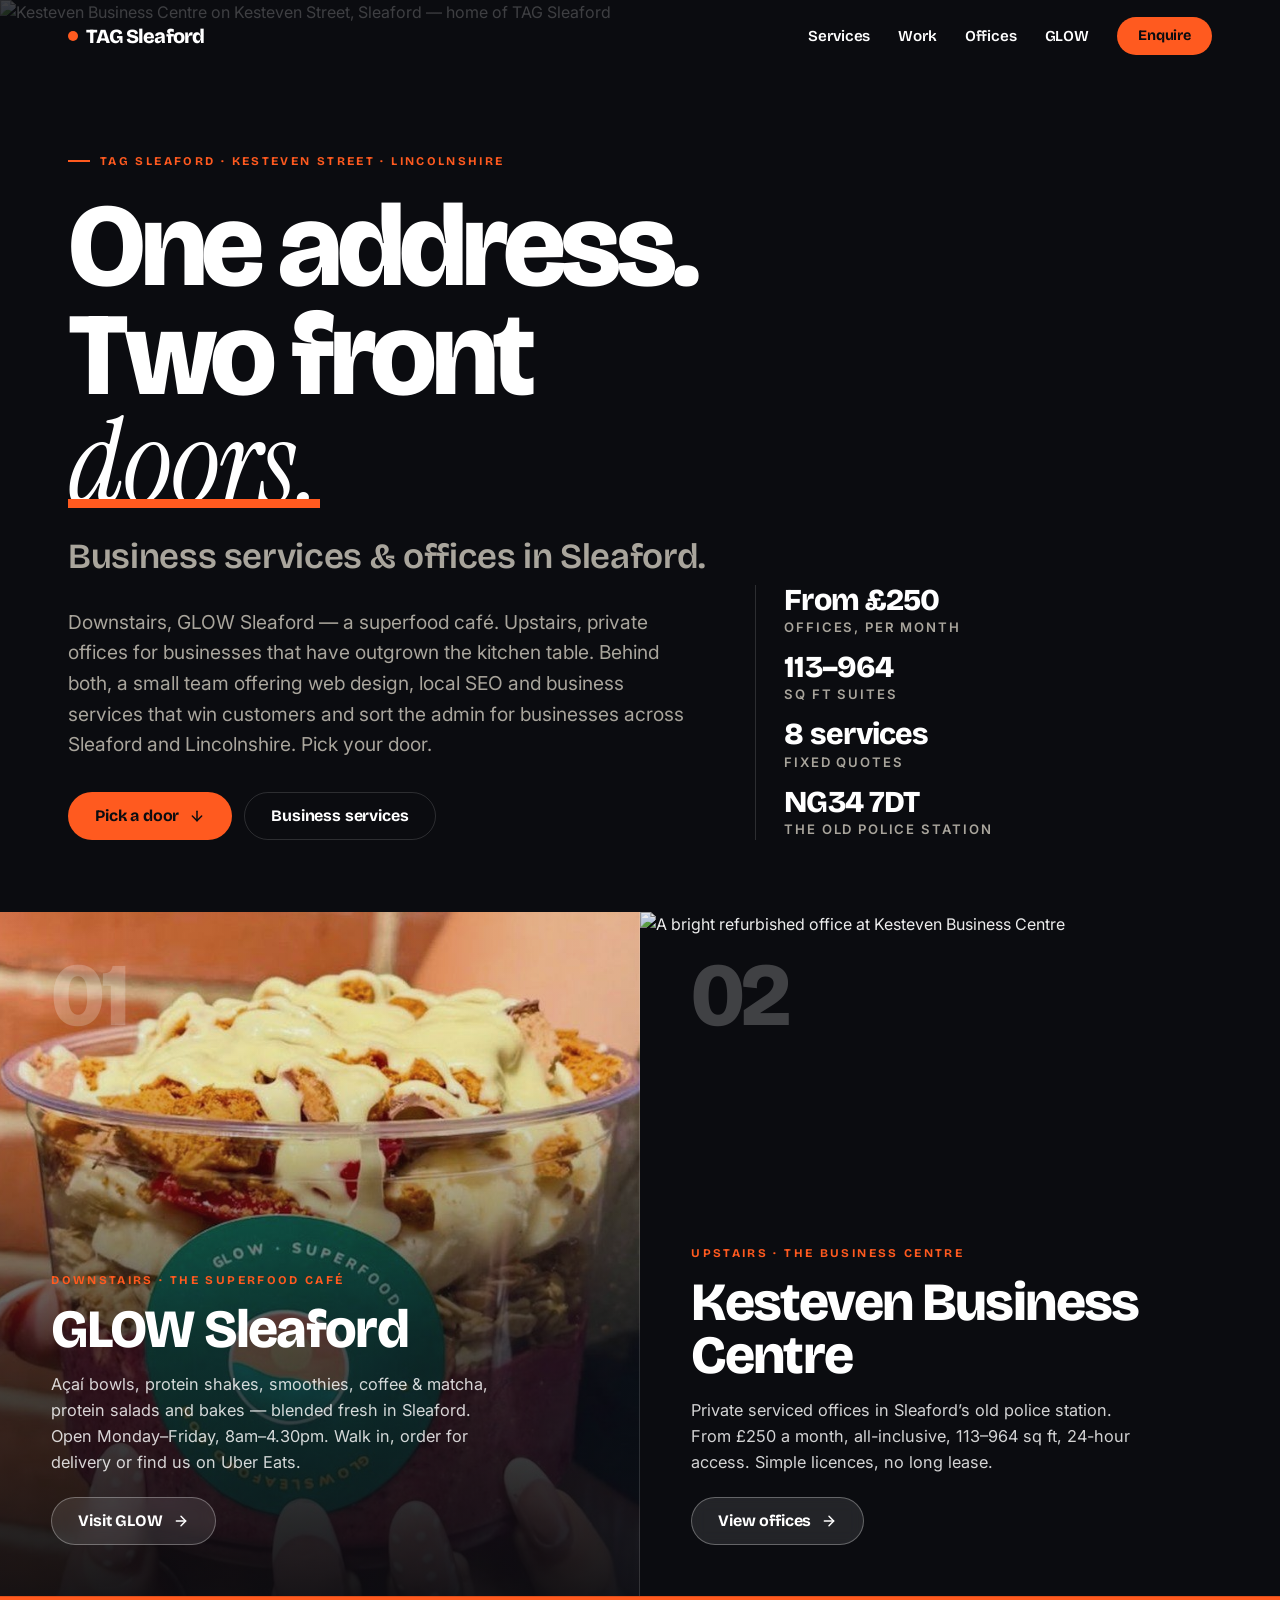
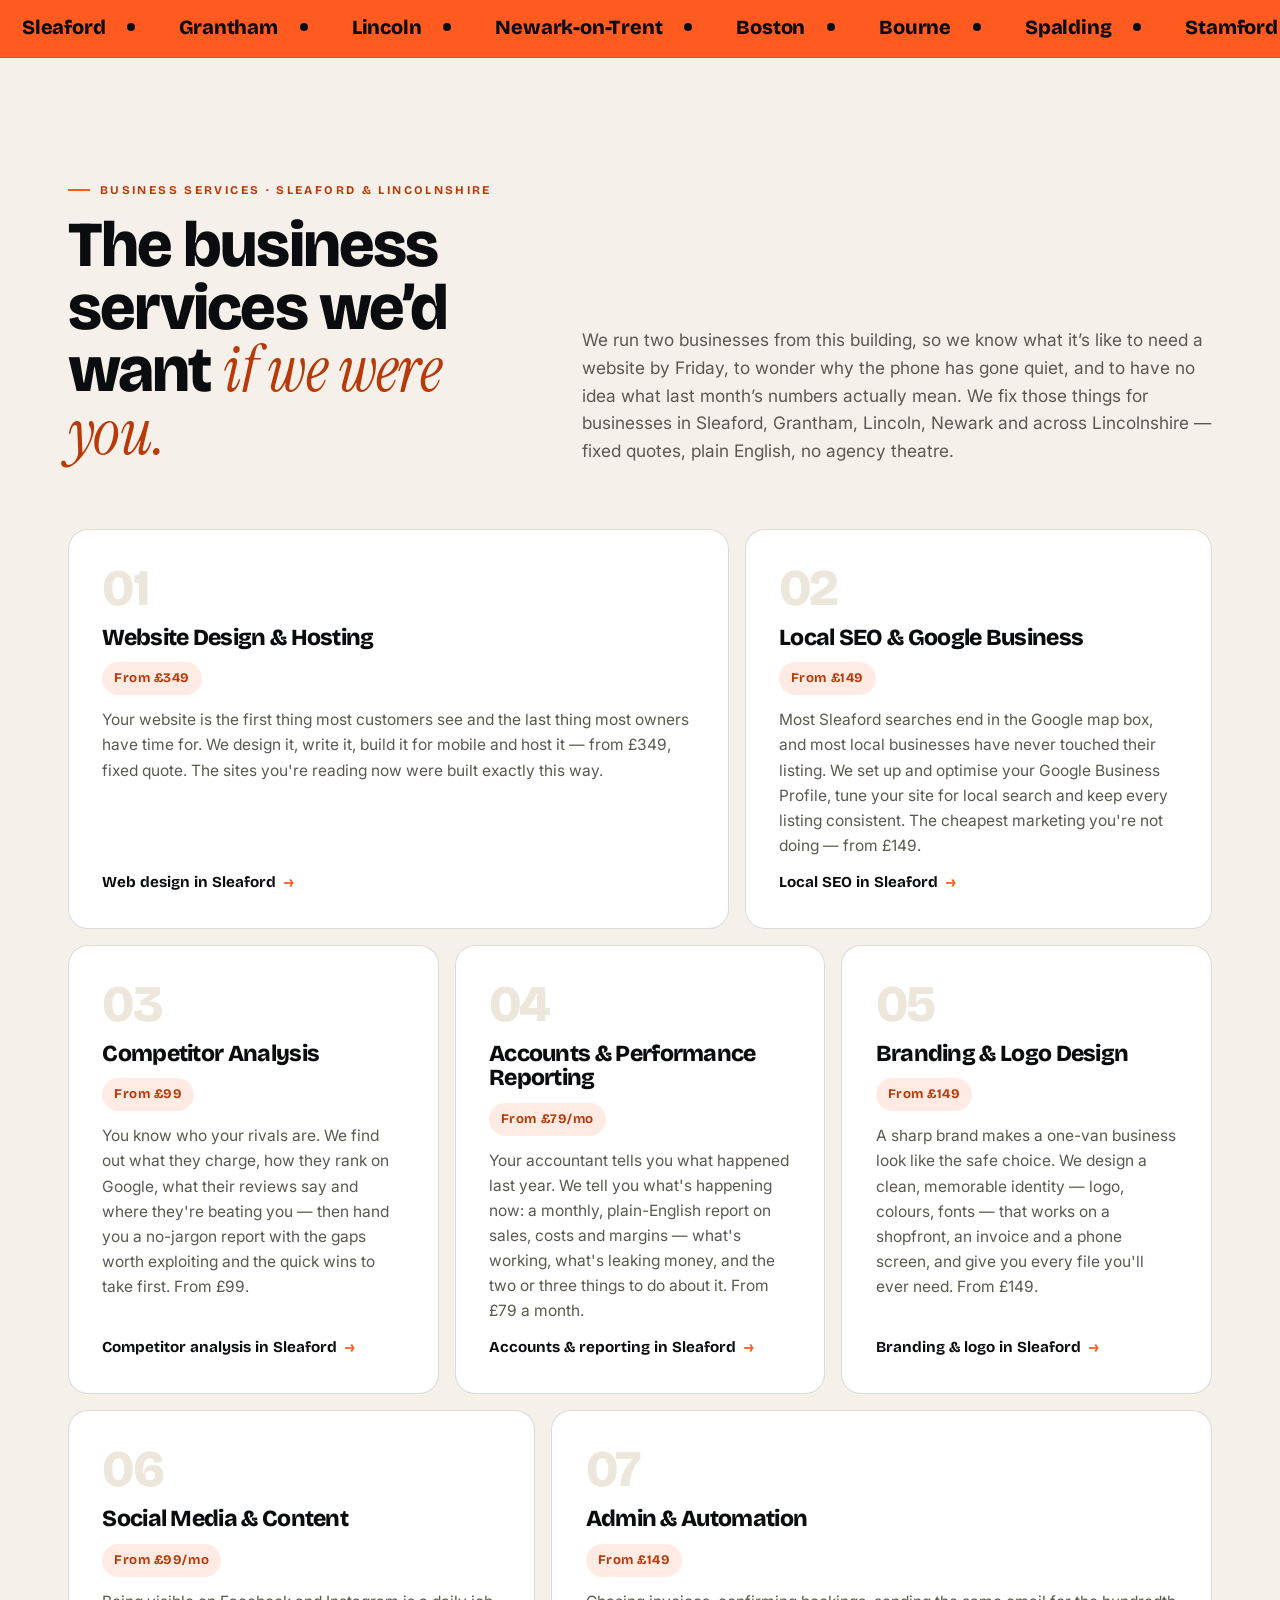
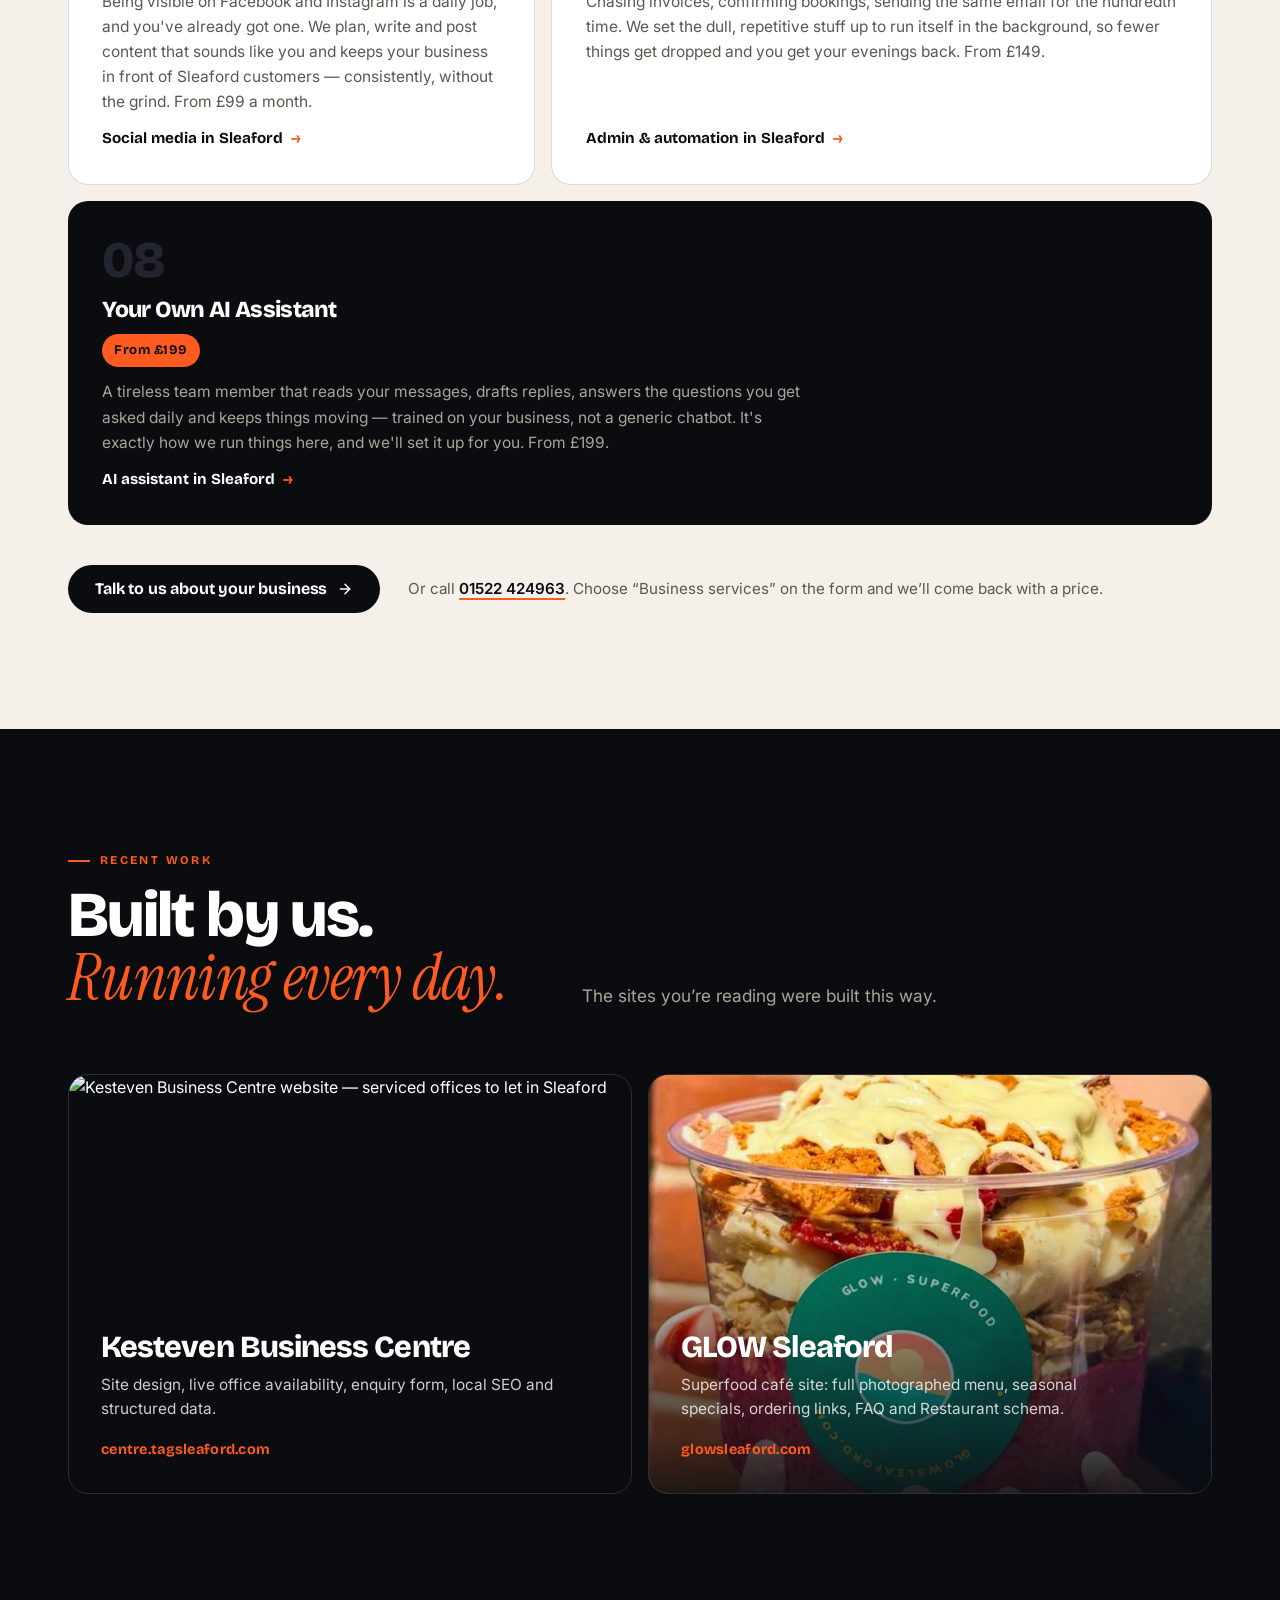
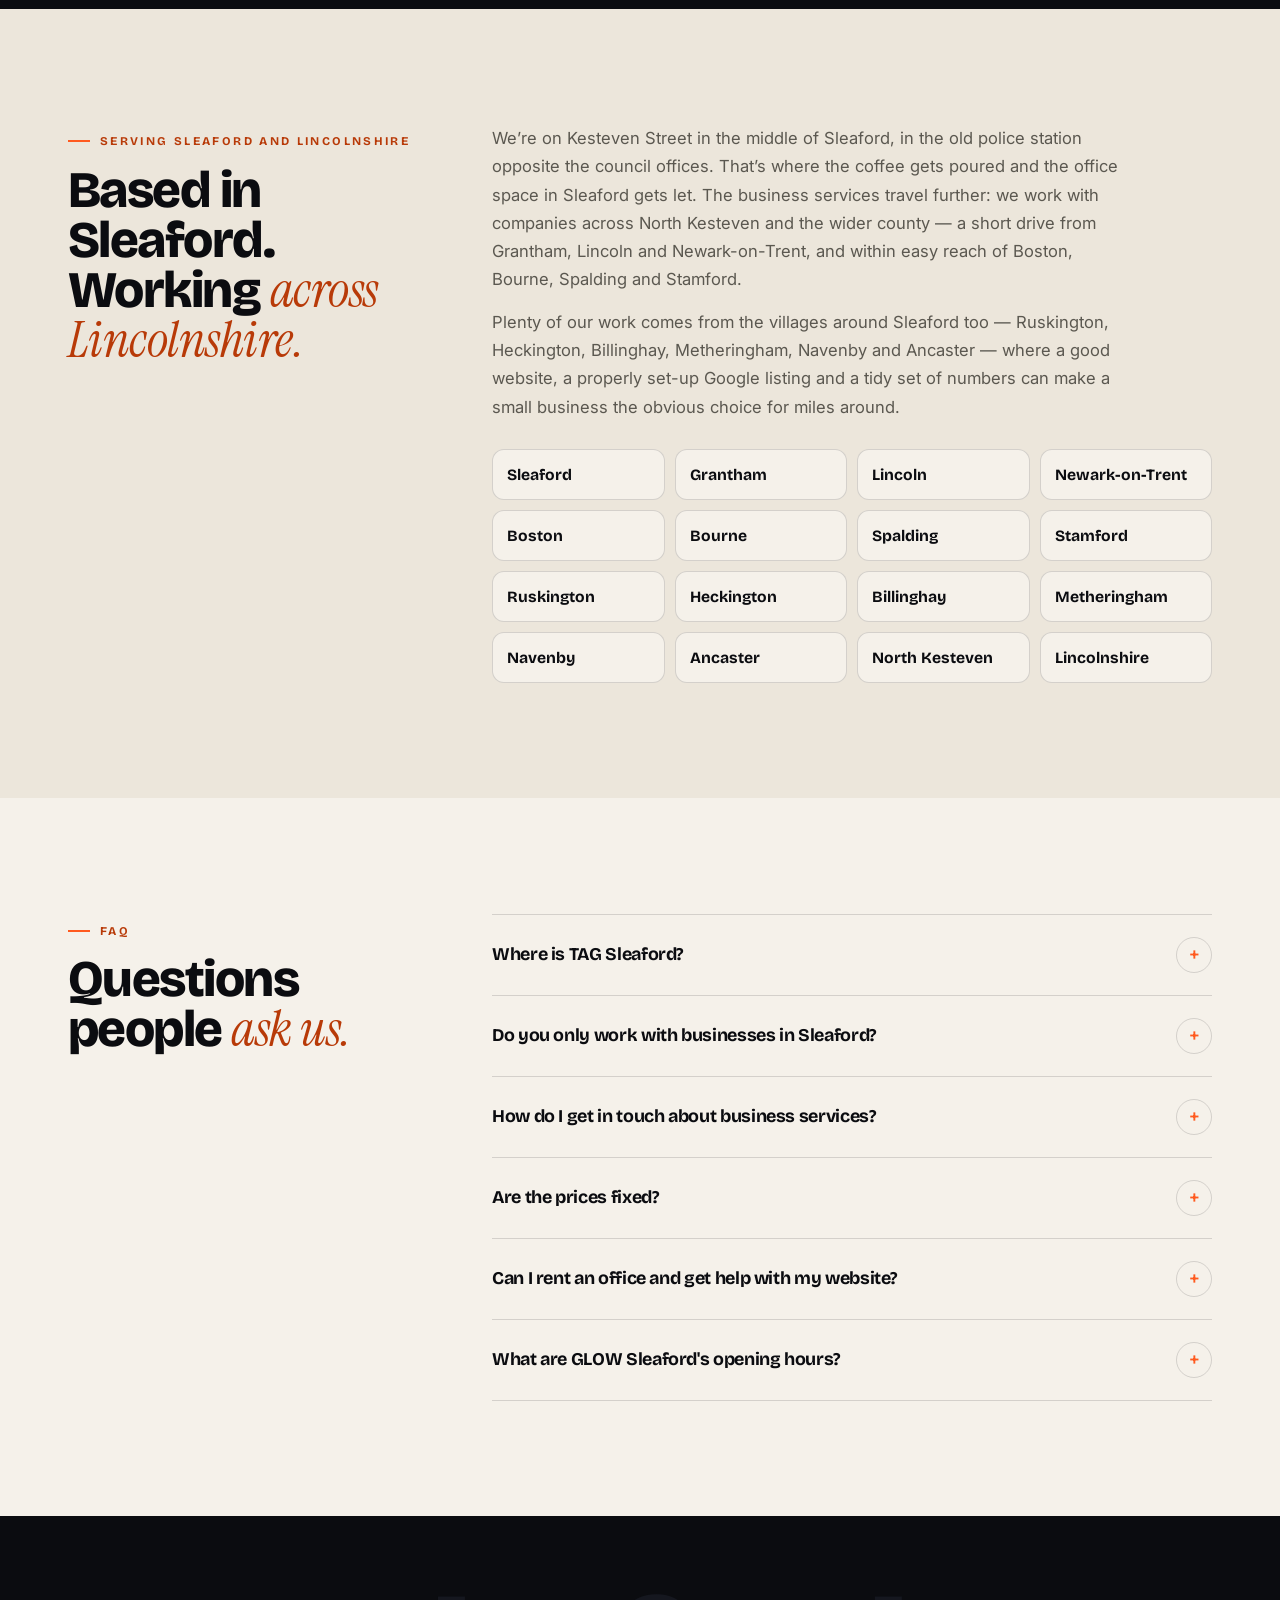
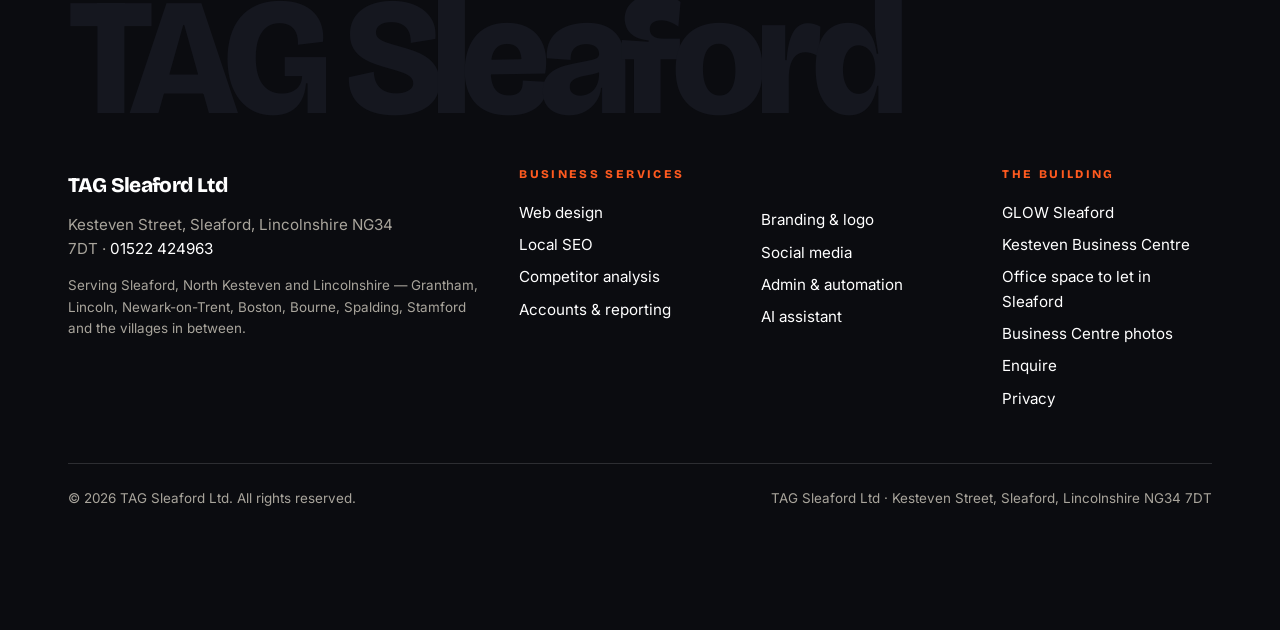
==== commit 6599a284: "SEO audit + 24-hour access: index.html" ====
--- a/index.html
+++ b/index.html
@@ -1,10 +1,10 @@
 <!DOCTYPE html>
-<html lang="en">
+<html lang="en-GB">
 <head>
 <meta charset="UTF-8">
 <meta name="viewport" content="width=device-width, initial-scale=1.0">
-<title>TAG Sleaford | Offices, GLOW Sleaford Superfood Café &amp; Business Services in Sleaford, Lincolnshire</title>
-<meta name="description" content="TAG Sleaford: GLOW Sleaford superfood café, Kesteven Business Centre offices from £250/month, and business services — web design, local SEO, branding, reporting, social media, automation and AI — for businesses in Sleaford, Grantham, Lincoln, Newark and across Lincolnshire.">
+<title>Business Services &amp; Offices in Sleaford | TAG Sleaford</title>
+<meta name="description" content="TAG Sleaford: web design, local SEO, branding and admin for Sleaford businesses, plus serviced offices from £250/month and the GLOW Sleaford superfood café.">
 <link rel="icon" href="/favicon.svg" type="image/svg+xml">
 <meta name="theme-color" content="#0B0C10">
 <link rel="preconnect" href="https://fonts.googleapis.com">
@@ -20,16 +20,16 @@
   <meta name="ICBM" content="53.0082741, -0.3950016">
   <meta property="og:type" content="website">
   <meta property="og:site_name" content="TAG Sleaford">
-  <meta property="og:title" content="TAG Sleaford | Offices, Coffee &amp; Business Services in Sleaford">
-  <meta property="og:description" content="TAG Sleaford: GLOW Sleaford superfood café, Kesteven Business Centre offices from £250/month, and business services — web design, local SEO, branding, reporting, social media, automation and AI — for businesses in Sleaford, Grantham, Lincoln, Newark and across Lincolnshire.">
+  <meta property="og:title" content="Business Services &amp; Offices in Sleaford | TAG Sleaford">
+  <meta property="og:description" content="TAG Sleaford: web design, local SEO, branding and admin for Sleaford businesses, plus serviced offices from £250/month and the GLOW Sleaford superfood café.">
   <meta property="og:url" content="https://tagsleaford.com/">
   <meta property="og:image" content="https://centre.tagsleaford.com/kbc-exterior.webp">
   <meta property="og:locale" content="en_GB">
   <meta name="twitter:card" content="summary_large_image">
-  <meta name="twitter:title" content="TAG Sleaford | Offices, Coffee &amp; Business Services in Sleaford">
-  <meta name="twitter:description" content="TAG Sleaford: GLOW Sleaford superfood café, Kesteven Business Centre offices from £250/month, and business services — web design, local SEO, branding, reporting, social media, automation and AI — for businesses in Sleaford, Grantham, Lincoln, Newark and across Lincolnshire.">
+  <meta name="twitter:title" content="Business Services &amp; Offices in Sleaford | TAG Sleaford">
+  <meta name="twitter:description" content="TAG Sleaford: web design, local SEO, branding and admin for Sleaford businesses, plus serviced offices from £250/month and the GLOW Sleaford superfood café.">
   <meta name="twitter:image" content="https://centre.tagsleaford.com/kbc-exterior.webp">
-  <script type="application/ld+json">{"@context":"https://schema.org","@type":"ProfessionalService","name":"TAG Sleaford","url":"https://tagsleaford.com/","image":"https://centre.tagsleaford.com/kbc-exterior.webp","logo":"https://tagsleaford.com/logo.svg","description":"TAG Sleaford: GLOW Sleaford superfood café, Kesteven Business Centre offices from £250/month, and business services — web design, local SEO, branding, reporting, social media, automation and AI — for businesses in Sleaford, Grantham, Lincoln, Newark and across Lincolnshire.","telephone":"+441522424963","email":"francis@tagsleaford.com","priceRange":"££","address":{"@type":"PostalAddress","streetAddress":"Kesteven Street","addressLocality":"Sleaford","addressRegion":"Lincolnshire","postalCode":"NG34 7DT","addressCountry":"GB"},"geo":{"@type":"GeoCoordinates","latitude":53.0082741,"longitude":-0.3950016},"areaServed":[{"@type":"City","name":"Sleaford"},{"@type":"City","name":"Grantham"},{"@type":"City","name":"Lincoln"},{"@type":"City","name":"Newark-on-Trent"},{"@type":"City","name":"Boston"},{"@type":"City","name":"Bourne"},{"@type":"City","name":"Spalding"},{"@type":"City","name":"Stamford"},{"@type":"Place","name":"Ruskington"},{"@type":"Place","name":"Heckington"},{"@type":"Place","name":"Billinghay"},{"@type":"Place","name":"Metheringham"},{"@type":"Place","name":"Navenby"},{"@type":"Place","name":"Ancaster"},{"@type":"AdministrativeArea","name":"North Kesteven"},{"@type":"AdministrativeArea","name":"Lincolnshire"}],"sameAs":["https://www.facebook.com/1166850109847768","https://www.facebook.com/1095652570306521"],"hasOfferCatalog":{"@type":"OfferCatalog","name":"Business Services for Sleaford companies","itemListElement":[{"@type":"Offer","itemOffered":{"@type":"Service","name":"Website Design & Hosting","description":"Websites designed, built and hosted for Sleaford businesses.","provider":{"@type":"Organization","name":"TAG Sleaford"},"areaServed":[{"@type":"City","name":"Sleaford"},{"@type":"City","name":"Grantham"},{"@type":"City","name":"Lincoln"},{"@type":"City","name":"Newark-on-Trent"},{"@type":"City","name":"Boston"},{"@type":"City","name":"Bourne"},{"@type":"City","name":"Spalding"},{"@type":"City","name":"Stamford"},{"@type":"Place","name":"Ruskington"},{"@type":"Place","name":"Heckington"},{"@type":"Place","name":"Billinghay"},{"@type":"Place","name":"Metheringham"},{"@type":"Place","name":"Navenby"},{"@type":"Place","name":"Ancaster"},{"@type":"AdministrativeArea","name":"North Kesteven"},{"@type":"AdministrativeArea","name":"Lincolnshire"}],"url":"https://tagsleaford.com/web-design-sleaford.html"},"price":"349","priceCurrency":"GBP","url":"https://tagsleaford.com/web-design-sleaford.html"},{"@type":"Offer","itemOffered":{"@type":"Service","name":"Local SEO & Google Business","description":"Get found on Google by customers searching in Sleaford & Lincolnshire.","provider":{"@type":"Organization","name":"TAG Sleaford"},"areaServed":[{"@type":"City","name":"Sleaford"},{"@type":"City","name":"Grantham"},{"@type":"City","name":"Lincoln"},{"@type":"City","name":"Newark-on-Trent"},{"@type":"City","name":"Boston"},{"@type":"City","name":"Bourne"},{"@type":"City","name":"Spalding"},{"@type":"City","name":"Stamford"},{"@type":"Place","name":"Ruskington"},{"@type":"Place","name":"Heckington"},{"@type":"Place","name":"Billinghay"},{"@type":"Place","name":"Metheringham"},{"@type":"Place","name":"Navenby"},{"@type":"Place","name":"Ancaster"},{"@type":"AdministrativeArea","name":"North Kesteven"},{"@type":"AdministrativeArea","name":"Lincolnshire"}],"url":"https://tagsleaford.com/local-seo-sleaford.html"},"price":"149","priceCurrency":"GBP","url":"https://tagsleaford.com/local-seo-sleaford.html"},{"@type":"Offer","itemOffered":{"@type":"Service","name":"Competitor Analysis","description":"See exactly what your local competitors are doing online.","provider":{"@type":"Organization","name":"TAG Sleaford"},"areaServed":[{"@type":"City","name":"Sleaford"},{"@type":"City","name":"Grantham"},{"@type":"City","name":"Lincoln"},{"@type":"City","name":"Newark-on-Trent"},{"@type":"City","name":"Boston"},{"@type":"City","name":"Bourne"},{"@type":"City","name":"Spalding"},{"@type":"City","name":"Stamford"},{"@type":"Place","name":"Ruskington"},{"@type":"Place","name":"Heckington"},{"@type":"Place","name":"Billinghay"},{"@type":"Place","name":"Metheringham"},{"@type":"Place","name":"Navenby"},{"@type":"Place","name":"Ancaster"},{"@type":"AdministrativeArea","name":"North Kesteven"},{"@type":"AdministrativeArea","name":"Lincolnshire"}],"url":"https://tagsleaford.com/competitor-analysis-sleaford.html"},"price":"99","priceCurrency":"GBP","url":"https://tagsleaford.com/competitor-analysis-sleaford.html"},{"@type":"Offer","itemOffered":{"@type":"Service","name":"Accounts & Performance Reporting","description":"Your numbers explained in plain English, every month.","provider":{"@type":"Organization","name":"TAG Sleaford"},"areaServed":[{"@type":"City","name":"Sleaford"},{"@type":"City","name":"Grantham"},{"@type":"City","name":"Lincoln"},{"@type":"City","name":"Newark-on-Trent"},{"@type":"City","name":"Boston"},{"@type":"City","name":"Bourne"},{"@type":"City","name":"Spalding"},{"@type":"City","name":"Stamford"},{"@type":"Place","name":"Ruskington"},{"@type":"Place","name":"Heckington"},{"@type":"Place","name":"Billinghay"},{"@type":"Place","name":"Metheringham"},{"@type":"Place","name":"Navenby"},{"@type":"Place","name":"Ancaster"},{"@type":"AdministrativeArea","name":"North Kesteven"},{"@type":"AdministrativeArea","name":"Lincolnshire"}],"url":"https://tagsleaford.com/accounts-reporting-sleaford.html"},"price":"79","priceCurrency":"GBP","url":"https://tagsleaford.com/accounts-reporting-sleaford.html"},{"@type":"Offer","itemOffered":{"@type":"Service","name":"Branding & Logo Design","description":"A distinctive brand identity for your business.","provider":{"@type":"Organization","name":"TAG Sleaford"},"areaServed":[{"@type":"City","name":"Sleaford"},{"@type":"City","name":"Grantham"},{"@type":"City","name":"Lincoln"},{"@type":"City","name":"Newark-on-Trent"},{"@type":"City","name":"Boston"},{"@type":"City","name":"Bourne"},{"@type":"City","name":"Spalding"},{"@type":"City","name":"Stamford"},{"@type":"Place","name":"Ruskington"},{"@type":"Place","name":"Heckington"},{"@type":"Place","name":"Billinghay"},{"@type":"Place","name":"Metheringham"},{"@type":"Place","name":"Navenby"},{"@type":"Place","name":"Ancaster"},{"@type":"AdministrativeArea","name":"North Kesteven"},{"@type":"AdministrativeArea","name":"Lincolnshire"}],"url":"https://tagsleaford.com/branding-logo-design-sleaford.html"},"price":"149","priceCurrency":"GBP","url":"https://tagsleaford.com/branding-logo-design-sleaford.html"},{"@type":"Offer","itemOffered":{"@type":"Service","name":"Social Media & Content","description":"Sharp, consistent social content that gets seen.","provider":{"@type":"Organization","name":"TAG Sleaford"},"areaServed":[{"@type":"City","name":"Sleaford"},{"@type":"City","name":"Grantham"},{"@type":"City","name":"Lincoln"},{"@type":"City","name":"Newark-on-Trent"},{"@type":"City","name":"Boston"},{"@type":"City","name":"Bourne"},{"@type":"City","name":"Spalding"},{"@type":"City","name":"Stamford"},{"@type":"Place","name":"Ruskington"},{"@type":"Place","name":"Heckington"},{"@type":"Place","name":"Billinghay"},{"@type":"Place","name":"Metheringham"},{"@type":"Place","name":"Navenby"},{"@type":"Place","name":"Ancaster"},{"@type":"AdministrativeArea","name":"North Kesteven"},{"@type":"AdministrativeArea","name":"Lincolnshire"}],"url":"https://tagsleaford.com/social-media-sleaford.html"},"price":"99","priceCurrency":"GBP","url":"https://tagsleaford.com/social-media-sleaford.html"},{"@type":"Offer","itemOffered":{"@type":"Service","name":"Admin & Automation","description":"Take the repetitive admin off your plate.","provider":{"@type":"Organization","name":"TAG Sleaford"},"areaServed":[{"@type":"City","name":"Sleaford"},{"@type":"City","name":"Grantham"},{"@type":"City","name":"Lincoln"},{"@type":"City","name":"Newark-on-Trent"},{"@type":"City","name":"Boston"},{"@type":"City","name":"Bourne"},{"@type":"City","name":"Spalding"},{"@type":"City","name":"Stamford"},{"@type":"Place","name":"Ruskington"},{"@type":"Place","name":"Heckington"},{"@type":"Place","name":"Billinghay"},{"@type":"Place","name":"Metheringham"},{"@type":"Place","name":"Navenby"},{"@type":"Place","name":"Ancaster"},{"@type":"AdministrativeArea","name":"North Kesteven"},{"@type":"AdministrativeArea","name":"Lincolnshire"}],"url":"https://tagsleaford.com/admin-automation-sleaford.html"},"price":"149","priceCurrency":"GBP","url":"https://tagsleaford.com/admin-automation-sleaford.html"},{"@type":"Offer","itemOffered":{"@type":"Service","name":"Your Own AI Assistant","description":"A custom AI assistant trained on your business.","provider":{"@type":"Organization","name":"TAG Sleaford"},"areaServed":[{"@type":"City","name":"Sleaford"},{"@type":"City","name":"Grantham"},{"@type":"City","name":"Lincoln"},{"@type":"City","name":"Newark-on-Trent"},{"@type":"City","name":"Boston"},{"@type":"City","name":"Bourne"},{"@type":"City","name":"Spalding"},{"@type":"City","name":"Stamford"},{"@type":"Place","name":"Ruskington"},{"@type":"Place","name":"Heckington"},{"@type":"Place","name":"Billinghay"},{"@type":"Place","name":"Metheringham"},{"@type":"Place","name":"Navenby"},{"@type":"Place","name":"Ancaster"},{"@type":"AdministrativeArea","name":"North Kesteven"},{"@type":"AdministrativeArea","name":"Lincolnshire"}],"url":"https://tagsleaford.com/ai-assistant-sleaford.html"},"price":"199","priceCurrency":"GBP","url":"https://tagsleaford.com/ai-assistant-sleaford.html"}]}}</script>
+  <script type="application/ld+json">{"@context":"https://schema.org","@type":"ProfessionalService","name":"TAG Sleaford","url":"https://tagsleaford.com/","image":"https://centre.tagsleaford.com/kbc-exterior.webp","logo":"https://tagsleaford.com/logo.svg","description":"TAG Sleaford: web design, local SEO, branding and admin for Sleaford businesses, plus serviced offices from £250/month and the GLOW Sleaford superfood café.","telephone":"+441522424963","email":"francis@tagsleaford.com","priceRange":"££","address":{"@type":"PostalAddress","streetAddress":"Kesteven Street","addressLocality":"Sleaford","addressRegion":"Lincolnshire","postalCode":"NG34 7DT","addressCountry":"GB"},"geo":{"@type":"GeoCoordinates","latitude":53.0082741,"longitude":-0.3950016},"areaServed":[{"@type":"City","name":"Sleaford"},{"@type":"City","name":"Grantham"},{"@type":"City","name":"Lincoln"},{"@type":"City","name":"Newark-on-Trent"},{"@type":"City","name":"Boston"},{"@type":"City","name":"Bourne"},{"@type":"City","name":"Spalding"},{"@type":"City","name":"Stamford"},{"@type":"Place","name":"Ruskington"},{"@type":"Place","name":"Heckington"},{"@type":"Place","name":"Billinghay"},{"@type":"Place","name":"Metheringham"},{"@type":"Place","name":"Navenby"},{"@type":"Place","name":"Ancaster"},{"@type":"AdministrativeArea","name":"North Kesteven"},{"@type":"AdministrativeArea","name":"Lincolnshire"}],"sameAs":["https://www.facebook.com/1166850109847768","https://www.facebook.com/1095652570306521"],"hasOfferCatalog":{"@type":"OfferCatalog","name":"Business Services for Sleaford companies","itemListElement":[{"@type":"Offer","itemOffered":{"@type":"Service","name":"Website Design & Hosting","description":"Websites designed, built and hosted for Sleaford businesses.","provider":{"@type":"Organization","name":"TAG Sleaford"},"areaServed":[{"@type":"City","name":"Sleaford"},{"@type":"City","name":"Grantham"},{"@type":"City","name":"Lincoln"},{"@type":"City","name":"Newark-on-Trent"},{"@type":"City","name":"Boston"},{"@type":"City","name":"Bourne"},{"@type":"City","name":"Spalding"},{"@type":"City","name":"Stamford"},{"@type":"Place","name":"Ruskington"},{"@type":"Place","name":"Heckington"},{"@type":"Place","name":"Billinghay"},{"@type":"Place","name":"Metheringham"},{"@type":"Place","name":"Navenby"},{"@type":"Place","name":"Ancaster"},{"@type":"AdministrativeArea","name":"North Kesteven"},{"@type":"AdministrativeArea","name":"Lincolnshire"}],"url":"https://tagsleaford.com/web-design-sleaford.html"},"price":"349","priceCurrency":"GBP","url":"https://tagsleaford.com/web-design-sleaford.html"},{"@type":"Offer","itemOffered":{"@type":"Service","name":"Local SEO & Google Business","description":"Get found on Google by customers searching in Sleaford & Lincolnshire.","provider":{"@type":"Organization","name":"TAG Sleaford"},"areaServed":[{"@type":"City","name":"Sleaford"},{"@type":"City","name":"Grantham"},{"@type":"City","name":"Lincoln"},{"@type":"City","name":"Newark-on-Trent"},{"@type":"City","name":"Boston"},{"@type":"City","name":"Bourne"},{"@type":"City","name":"Spalding"},{"@type":"City","name":"Stamford"},{"@type":"Place","name":"Ruskington"},{"@type":"Place","name":"Heckington"},{"@type":"Place","name":"Billinghay"},{"@type":"Place","name":"Metheringham"},{"@type":"Place","name":"Navenby"},{"@type":"Place","name":"Ancaster"},{"@type":"AdministrativeArea","name":"North Kesteven"},{"@type":"AdministrativeArea","name":"Lincolnshire"}],"url":"https://tagsleaford.com/local-seo-sleaford.html"},"price":"149","priceCurrency":"GBP","url":"https://tagsleaford.com/local-seo-sleaford.html"},{"@type":"Offer","itemOffered":{"@type":"Service","name":"Competitor Analysis","description":"See exactly what your local competitors are doing online.","provider":{"@type":"Organization","name":"TAG Sleaford"},"areaServed":[{"@type":"City","name":"Sleaford"},{"@type":"City","name":"Grantham"},{"@type":"City","name":"Lincoln"},{"@type":"City","name":"Newark-on-Trent"},{"@type":"City","name":"Boston"},{"@type":"City","name":"Bourne"},{"@type":"City","name":"Spalding"},{"@type":"City","name":"Stamford"},{"@type":"Place","name":"Ruskington"},{"@type":"Place","name":"Heckington"},{"@type":"Place","name":"Billinghay"},{"@type":"Place","name":"Metheringham"},{"@type":"Place","name":"Navenby"},{"@type":"Place","name":"Ancaster"},{"@type":"AdministrativeArea","name":"North Kesteven"},{"@type":"AdministrativeArea","name":"Lincolnshire"}],"url":"https://tagsleaford.com/competitor-analysis-sleaford.html"},"price":"99","priceCurrency":"GBP","url":"https://tagsleaford.com/competitor-analysis-sleaford.html"},{"@type":"Offer","itemOffered":{"@type":"Service","name":"Accounts & Performance Reporting","description":"Your numbers explained in plain English, every month.","provider":{"@type":"Organization","name":"TAG Sleaford"},"areaServed":[{"@type":"City","name":"Sleaford"},{"@type":"City","name":"Grantham"},{"@type":"City","name":"Lincoln"},{"@type":"City","name":"Newark-on-Trent"},{"@type":"City","name":"Boston"},{"@type":"City","name":"Bourne"},{"@type":"City","name":"Spalding"},{"@type":"City","name":"Stamford"},{"@type":"Place","name":"Ruskington"},{"@type":"Place","name":"Heckington"},{"@type":"Place","name":"Billinghay"},{"@type":"Place","name":"Metheringham"},{"@type":"Place","name":"Navenby"},{"@type":"Place","name":"Ancaster"},{"@type":"AdministrativeArea","name":"North Kesteven"},{"@type":"AdministrativeArea","name":"Lincolnshire"}],"url":"https://tagsleaford.com/accounts-reporting-sleaford.html"},"price":"79","priceCurrency":"GBP","url":"https://tagsleaford.com/accounts-reporting-sleaford.html"},{"@type":"Offer","itemOffered":{"@type":"Service","name":"Branding & Logo Design","description":"A distinctive brand identity for your business.","provider":{"@type":"Organization","name":"TAG Sleaford"},"areaServed":[{"@type":"City","name":"Sleaford"},{"@type":"City","name":"Grantham"},{"@type":"City","name":"Lincoln"},{"@type":"City","name":"Newark-on-Trent"},{"@type":"City","name":"Boston"},{"@type":"City","name":"Bourne"},{"@type":"City","name":"Spalding"},{"@type":"City","name":"Stamford"},{"@type":"Place","name":"Ruskington"},{"@type":"Place","name":"Heckington"},{"@type":"Place","name":"Billinghay"},{"@type":"Place","name":"Metheringham"},{"@type":"Place","name":"Navenby"},{"@type":"Place","name":"Ancaster"},{"@type":"AdministrativeArea","name":"North Kesteven"},{"@type":"AdministrativeArea","name":"Lincolnshire"}],"url":"https://tagsleaford.com/branding-logo-design-sleaford.html"},"price":"149","priceCurrency":"GBP","url":"https://tagsleaford.com/branding-logo-design-sleaford.html"},{"@type":"Offer","itemOffered":{"@type":"Service","name":"Social Media & Content","description":"Sharp, consistent social content that gets seen.","provider":{"@type":"Organization","name":"TAG Sleaford"},"areaServed":[{"@type":"City","name":"Sleaford"},{"@type":"City","name":"Grantham"},{"@type":"City","name":"Lincoln"},{"@type":"City","name":"Newark-on-Trent"},{"@type":"City","name":"Boston"},{"@type":"City","name":"Bourne"},{"@type":"City","name":"Spalding"},{"@type":"City","name":"Stamford"},{"@type":"Place","name":"Ruskington"},{"@type":"Place","name":"Heckington"},{"@type":"Place","name":"Billinghay"},{"@type":"Place","name":"Metheringham"},{"@type":"Place","name":"Navenby"},{"@type":"Place","name":"Ancaster"},{"@type":"AdministrativeArea","name":"North Kesteven"},{"@type":"AdministrativeArea","name":"Lincolnshire"}],"url":"https://tagsleaford.com/social-media-sleaford.html"},"price":"99","priceCurrency":"GBP","url":"https://tagsleaford.com/social-media-sleaford.html"},{"@type":"Offer","itemOffered":{"@type":"Service","name":"Admin & Automation","description":"Take the repetitive admin off your plate.","provider":{"@type":"Organization","name":"TAG Sleaford"},"areaServed":[{"@type":"City","name":"Sleaford"},{"@type":"City","name":"Grantham"},{"@type":"City","name":"Lincoln"},{"@type":"City","name":"Newark-on-Trent"},{"@type":"City","name":"Boston"},{"@type":"City","name":"Bourne"},{"@type":"City","name":"Spalding"},{"@type":"City","name":"Stamford"},{"@type":"Place","name":"Ruskington"},{"@type":"Place","name":"Heckington"},{"@type":"Place","name":"Billinghay"},{"@type":"Place","name":"Metheringham"},{"@type":"Place","name":"Navenby"},{"@type":"Place","name":"Ancaster"},{"@type":"AdministrativeArea","name":"North Kesteven"},{"@type":"AdministrativeArea","name":"Lincolnshire"}],"url":"https://tagsleaford.com/admin-automation-sleaford.html"},"price":"149","priceCurrency":"GBP","url":"https://tagsleaford.com/admin-automation-sleaford.html"},{"@type":"Offer","itemOffered":{"@type":"Service","name":"Your Own AI Assistant","description":"A custom AI assistant trained on your business.","provider":{"@type":"Organization","name":"TAG Sleaford"},"areaServed":[{"@type":"City","name":"Sleaford"},{"@type":"City","name":"Grantham"},{"@type":"City","name":"Lincoln"},{"@type":"City","name":"Newark-on-Trent"},{"@type":"City","name":"Boston"},{"@type":"City","name":"Bourne"},{"@type":"City","name":"Spalding"},{"@type":"City","name":"Stamford"},{"@type":"Place","name":"Ruskington"},{"@type":"Place","name":"Heckington"},{"@type":"Place","name":"Billinghay"},{"@type":"Place","name":"Metheringham"},{"@type":"Place","name":"Navenby"},{"@type":"Place","name":"Ancaster"},{"@type":"AdministrativeArea","name":"North Kesteven"},{"@type":"AdministrativeArea","name":"Lincolnshire"}],"url":"https://tagsleaford.com/ai-assistant-sleaford.html"},"price":"199","priceCurrency":"GBP","url":"https://tagsleaford.com/ai-assistant-sleaford.html"}]},"hasMap":"https://www.google.com/maps?q=Kesteven+Business+Centre,+Kesteven+Street,+Sleaford+NG34+7DT"}</script>
   <script type="application/ld+json">{"@context":"https://schema.org","@type":"FAQPage","mainEntity":[{"@type":"Question","name":"Where is TAG Sleaford?","acceptedAnswer":{"@type":"Answer","text":"Kesteven Street, Sleaford, Lincolnshire NG34 7DT — the old police station, opposite the council offices and a short walk from the town centre and the railway station. GLOW Sleaford, the superfood café, is on the ground floor, the offices are above, and there's parking directly behind."}},{"@type":"Question","name":"Do you only work with businesses in Sleaford?","acceptedAnswer":{"@type":"Answer","text":"Sleaford is home, but no. We work with businesses across Lincolnshire — Grantham, Lincoln, Newark-on-Trent, Boston, Bourne, Spalding, Stamford and the villages of North Kesteven such as Ruskington, Heckington, Billinghay, Metheringham, Navenby and Ancaster. Most of the work happens by phone and email anyway; if you'd rather sit down, GLOW Sleaford café is downstairs."}},{"@type":"Question","name":"How do I get in touch about business services?","acceptedAnswer":{"@type":"Answer","text":"Use the enquiry form at centre.tagsleaford.com and choose \"Business services\", or call 01522 424963. Tell us what you're after and we'll come back with a fixed price."}},{"@type":"Question","name":"Are the prices fixed?","acceptedAnswer":{"@type":"Answer","text":"Each service has a \"from\" price, and we give you a fixed quote up front before any work starts. The price you're told is the price you pay."}},{"@type":"Question","name":"Can I rent an office and get help with my website?","acceptedAnswer":{"@type":"Answer","text":"Yes. Offices at Kesteven Business Centre start from £250 a month all-inclusive, and the same enquiry form covers both — tell us what you need and we'll sort it in one conversation."}},{"@type":"Question","name":"What are GLOW Sleaford's opening hours?","acceptedAnswer":{"@type":"Answer","text":"GLOW Sleaford is open Monday to Friday, 8am–4.30pm, and closed on Saturday and Sunday (see glowsleaford.com for the latest). Walk in, order for delivery across Sleaford, or find GLOW on Uber Eats. Call 01529 707123 for orders and catering."}}]}</script>
 </head>
 <body>
@@ -48,12 +48,12 @@
 </nav>
 
 <header class="hero on-dark" id="main">
-  <div class="hero-bg"><img src="https://centre.tagsleaford.com/kbc-exterior.webp" alt="" width="1024" height="677" fetchpriority="high"></div>
+  <div class="hero-bg"><img src="https://centre.tagsleaford.com/kbc-exterior.webp" alt="Kesteven Business Centre on Kesteven Street, Sleaford — home of TAG Sleaford" width="1024" height="677" fetchpriority="high"></div>
   <div class="wrap hero-grid">
     <div>
       <span class="eyebrow">TAG Sleaford &middot; Kesteven Street &middot; Lincolnshire</span>
-      <h1><span class="line"><span>One address.</span></span><span class="line"><span>Two front</span></span><span class="line"><span><span class="em">doors.</span></span></span></h1>
-      <p class="hero-lede">Downstairs, GLOW Sleaford &mdash; a superfood caf&eacute;. Upstairs, private offices for businesses that have outgrown the kitchen table. Behind both, a small team that builds websites, wins customers and sorts the admin for businesses across Sleaford and Lincolnshire. Pick your door.</p>
+      <h1><span class="line"><span>One address.</span></span><span class="line"><span>Two front</span></span><span class="line"><span><span class="em">doors.</span></span></span><span class="line"><span class="h1-kicker" style="animation-delay:.36s">Business services &amp; offices in Sleaford.</span></span></h1>
+      <p class="hero-lede">Downstairs, GLOW Sleaford &mdash; a superfood caf&eacute;. Upstairs, private offices for businesses that have outgrown the kitchen table. Behind both, a small team offering web design, local SEO and business services that win customers and sort the admin for businesses across Sleaford and Lincolnshire. Pick your door.</p>
       <div class="hero-actions">
         <a class="btn btn-accent" href="#doors">Pick a door <svg viewBox="0 0 24 24" fill="none" stroke="currentColor" stroke-width="2.2" stroke-linecap="round" stroke-linejoin="round"><line x1="12" y1="5" x2="12" y2="19"/><polyline points="5 12 12 19 19 12"/></svg></a>
         <a class="btn btn-line" href="#services">Business services</a>
@@ -82,7 +82,7 @@
     <span class="door-no">02</span>
     <span class="door-tag">Upstairs &middot; The Business Centre</span>
     <h2>Kesteven Business Centre</h2>
-    <p>Private serviced offices in Sleaford&rsquo;s old police station. From &pound;250 a month, all-inclusive, 113&ndash;964 sq ft. Simple licences, no long lease.</p>
+    <p>Private serviced offices in Sleaford&rsquo;s old police station. From &pound;250 a month, all-inclusive, 113&ndash;964 sq ft, 24-hour access. Simple licences, no long lease.</p>
     <span class="btn btn-line">View offices <svg viewBox="0 0 24 24" fill="none" stroke="currentColor" stroke-width="2.2" stroke-linecap="round" stroke-linejoin="round"><line x1="5" y1="12" x2="19" y2="12"/><polyline points="12 5 19 12 12 19"/></svg></span>
   </a>
 </section>
@@ -122,8 +122,8 @@
       <p class="work-note reveal" data-delay="1" style="margin:0">The sites you&rsquo;re reading were built this way.</p>
     </div>
     <div class="work-grid">
-      <a class="work-card reveal" href="https://centre.tagsleaford.com"><img src="https://centre.tagsleaford.com/kbc-office-open.webp" alt="" width="1024" height="677" loading="lazy"><b>Kesteven Business Centre</b><span>Site design, live office availability, enquiry form, local SEO and structured data.</span><em>centre.tagsleaford.com</em></a>
-      <a class="work-card reveal" data-delay="1" href="https://glowsleaford.com" rel="noopener"><img src="glow-door.jpg" alt="" width="800" height="800" loading="lazy"><b>GLOW Sleaford</b><span>Superfood caf&eacute; site: full photographed menu, seasonal specials, ordering links, FAQ and Restaurant schema.</span><em>glowsleaford.com</em></a>
+      <a class="work-card reveal" href="https://centre.tagsleaford.com"><img src="https://centre.tagsleaford.com/kbc-office-open.webp" alt="Kesteven Business Centre website — serviced offices to let in Sleaford" width="1024" height="677" loading="lazy"><b>Kesteven Business Centre</b><span>Site design, live office availability, enquiry form, local SEO and structured data.</span><em>centre.tagsleaford.com</em></a>
+      <a class="work-card reveal" data-delay="1" href="https://glowsleaford.com" rel="noopener"><img src="glow-door.jpg" alt="GLOW Sleaford website — superfood café in Sleaford" width="800" height="800" loading="lazy"><b>GLOW Sleaford</b><span>Superfood caf&eacute; site: full photographed menu, seasonal specials, ordering links, FAQ and Restaurant schema.</span><em>glowsleaford.com</em></a>
     </div>
   </div>
 </section>
@@ -132,7 +132,7 @@
   <div class="wrap area-wrap">
     <div class="sticky-label reveal"><span class="eyebrow">Serving Sleaford and Lincolnshire</span><h2>Based in Sleaford. Working <span class="em">across Lincolnshire.</span></h2></div>
     <div class="reveal" data-delay="1">
-      <p>We&rsquo;re on Kesteven Street in the middle of Sleaford, in the old police station opposite the council offices. That&rsquo;s where the coffee gets poured and the offices get let. The business services travel further: we work with companies across North Kesteven and the wider county &mdash; a short drive from Grantham, Lincoln and Newark-on-Trent, and within easy reach of Boston, Bourne, Spalding and Stamford.</p>
+      <p>We&rsquo;re on Kesteven Street in the middle of Sleaford, in the old police station opposite the council offices. That&rsquo;s where the coffee gets poured and the <a href="https://centre.tagsleaford.com/office-space-sleaford.html">office space in Sleaford</a> gets let. The business services travel further: we work with companies across North Kesteven and the wider county &mdash; a short drive from Grantham, Lincoln and Newark-on-Trent, and within easy reach of Boston, Bourne, Spalding and Stamford.</p>
       <p>Plenty of our work comes from the villages around Sleaford too &mdash; Ruskington, Heckington, Billinghay, Metheringham, Navenby and Ancaster &mdash; where a good website, a properly set-up Google listing and a tidy set of numbers can make a small business the obvious choice for miles around.</p>
       <ul class="area-list"><li>Sleaford</li><li>Grantham</li><li>Lincoln</li><li>Newark-on-Trent</li><li>Boston</li><li>Bourne</li><li>Spalding</li><li>Stamford</li><li>Ruskington</li><li>Heckington</li><li>Billinghay</li><li>Metheringham</li><li>Navenby</li><li>Ancaster</li><li>North Kesteven</li><li>Lincolnshire</li></ul>
     </div>
@@ -157,9 +157,9 @@
         <p style="max-width:34ch">Kesteven Street, Sleaford, Lincolnshire NG34 7DT &middot; <a href="tel:+441522424963" style="color:#fff">01522 424963</a></p>
         <p class="serving" style="margin-top:14px">Serving Sleaford, North Kesteven and Lincolnshire &mdash; Grantham, Lincoln, Newark-on-Trent, Boston, Bourne, Spalding, Stamford and the villages in between.</p>
       </div>
-      <div class="foot-col"><h4>Business services</h4><a href="web-design-sleaford.html">Web design</a><a href="local-seo-sleaford.html">Local SEO</a><a href="competitor-analysis-sleaford.html">Competitor analysis</a><a href="accounts-reporting-sleaford.html">Accounts &amp; reporting</a></div>
-      <div class="foot-col"><h4>&nbsp;</h4><a href="branding-logo-design-sleaford.html">Branding &amp; logo</a><a href="social-media-sleaford.html">Social media</a><a href="admin-automation-sleaford.html">Admin &amp; automation</a><a href="ai-assistant-sleaford.html">AI assistant</a></div>
-      <div class="foot-col"><h4>The building</h4><a href="https://glowsleaford.com" rel="noopener">GLOW Sleaford</a><a href="https://centre.tagsleaford.com">Kesteven Business Centre</a><a href="https://centre.tagsleaford.com/#enquire">Enquire</a><a href="privacy.html">Privacy</a></div>
+      <div class="foot-col"><h3>Business services</h3><a href="web-design-sleaford.html">Web design</a><a href="local-seo-sleaford.html">Local SEO</a><a href="competitor-analysis-sleaford.html">Competitor analysis</a><a href="accounts-reporting-sleaford.html">Accounts &amp; reporting</a></div>
+      <div class="foot-col"><div class="foot-h" aria-hidden="true">&nbsp;</div><a href="branding-logo-design-sleaford.html">Branding &amp; logo</a><a href="social-media-sleaford.html">Social media</a><a href="admin-automation-sleaford.html">Admin &amp; automation</a><a href="ai-assistant-sleaford.html">AI assistant</a></div>
+      <div class="foot-col"><h3>The building</h3><a href="https://glowsleaford.com" rel="noopener">GLOW Sleaford</a><a href="https://centre.tagsleaford.com">Kesteven Business Centre</a><a href="https://centre.tagsleaford.com/office-space-sleaford.html">Office space to let in Sleaford</a><a href="https://centre.tagsleaford.com/gallery.html">Business Centre photos</a><a href="https://centre.tagsleaford.com/#enquire">Enquire</a><a href="privacy.html">Privacy</a></div>
     </div>
     <div class="foot-bottom"><span>&copy; <span id="yr"></span> TAG Sleaford Ltd. All rights reserved.</span><span>TAG Sleaford Ltd &middot; Kesteven Street, Sleaford, Lincolnshire NG34 7DT</span></div>
   </div>
--- a/styles.css
+++ b/styles.css
@@ -68,6 +68,7 @@
 .hero h1 .line>span{display:block;transform:translateY(110%);animation:rise .9s var(--ease) forwards}
 .hero h1 .line:nth-child(2)>span{animation-delay:.12s}
 .hero h1 .line:nth-child(3)>span{animation-delay:.24s}
+.hero h1 .h1-kicker{font-size:.3em;font-weight:600;letter-spacing:-.01em;line-height:1.2;color:var(--muted-dark);margin-top:.5em}
 @keyframes rise{to{transform:none}}
 .hero .em{position:relative;display:inline-block;color:#fff}
 .hero .em::after{content:"";position:absolute;left:0;right:0;bottom:.08em;height:.08em;background:var(--accent);transform:scaleX(0);transform-origin:left;animation:draw .8s var(--ease) .7s forwards}
@@ -186,7 +187,7 @@
 footer{background:var(--ink);color:var(--muted-dark);padding:72px 0 120px;position:relative;overflow:hidden}
 .foot-mark{font-family:var(--display);font-weight:800;font-size:clamp(3.4rem,13vw,12rem);line-height:.85;letter-spacing:-.06em;color:var(--ink-2);margin:0 0 40px;user-select:none}
 .foot-grid{display:grid;grid-template-columns:2fr 1fr 1fr 1fr;gap:32px;font-size:.95rem}
-.foot-col h4{font-family:var(--display);font-size:.74rem;letter-spacing:.2em;text-transform:uppercase;color:var(--accent);margin-bottom:16px}
+.foot-col h3,.foot-col .foot-h{font-family:var(--display);font-size:.74rem;letter-spacing:.2em;text-transform:uppercase;color:var(--accent);margin-bottom:16px}
 .foot-col a{display:block;padding:4px 0;color:#fff;transition:color .2s}
 .foot-col a:hover{color:var(--accent)}
 .foot-brand{color:#fff;font-family:var(--display);font-weight:800;font-size:1.3rem;letter-spacing:-.03em;margin-bottom:10px}
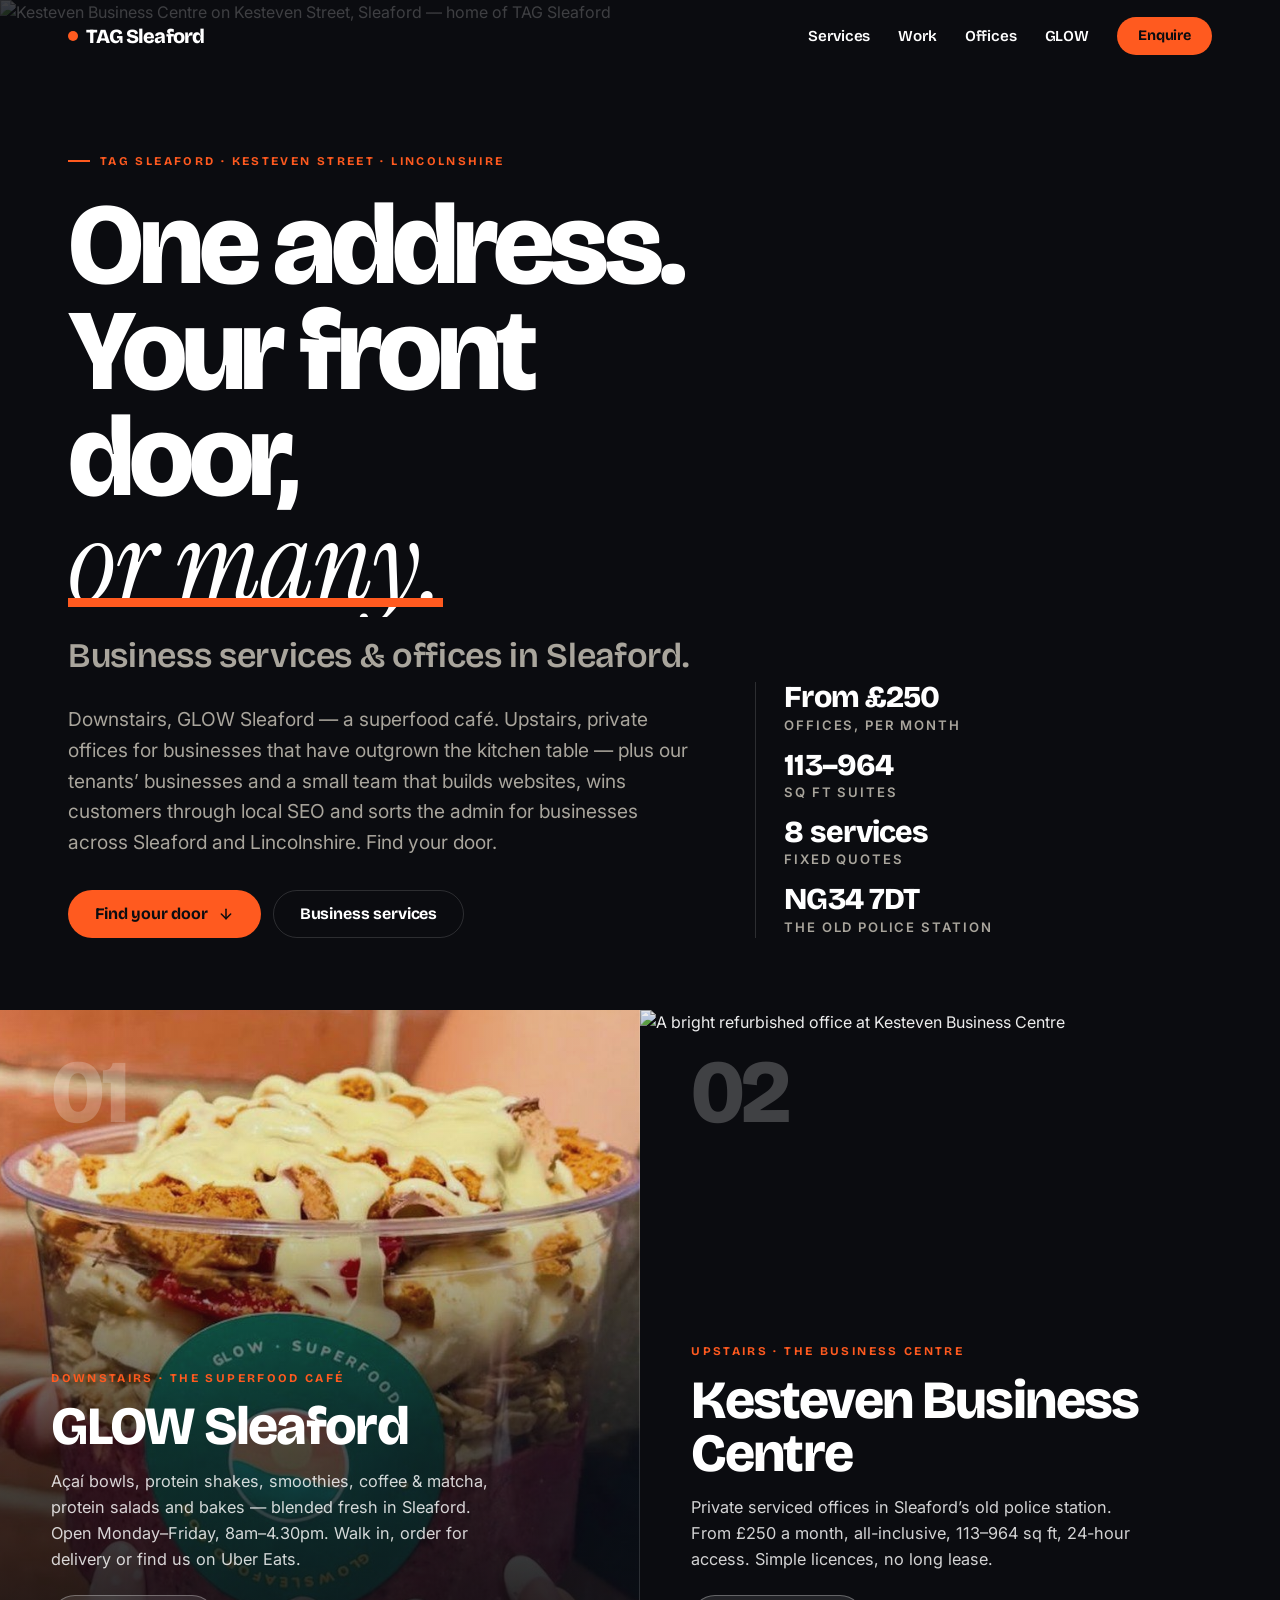
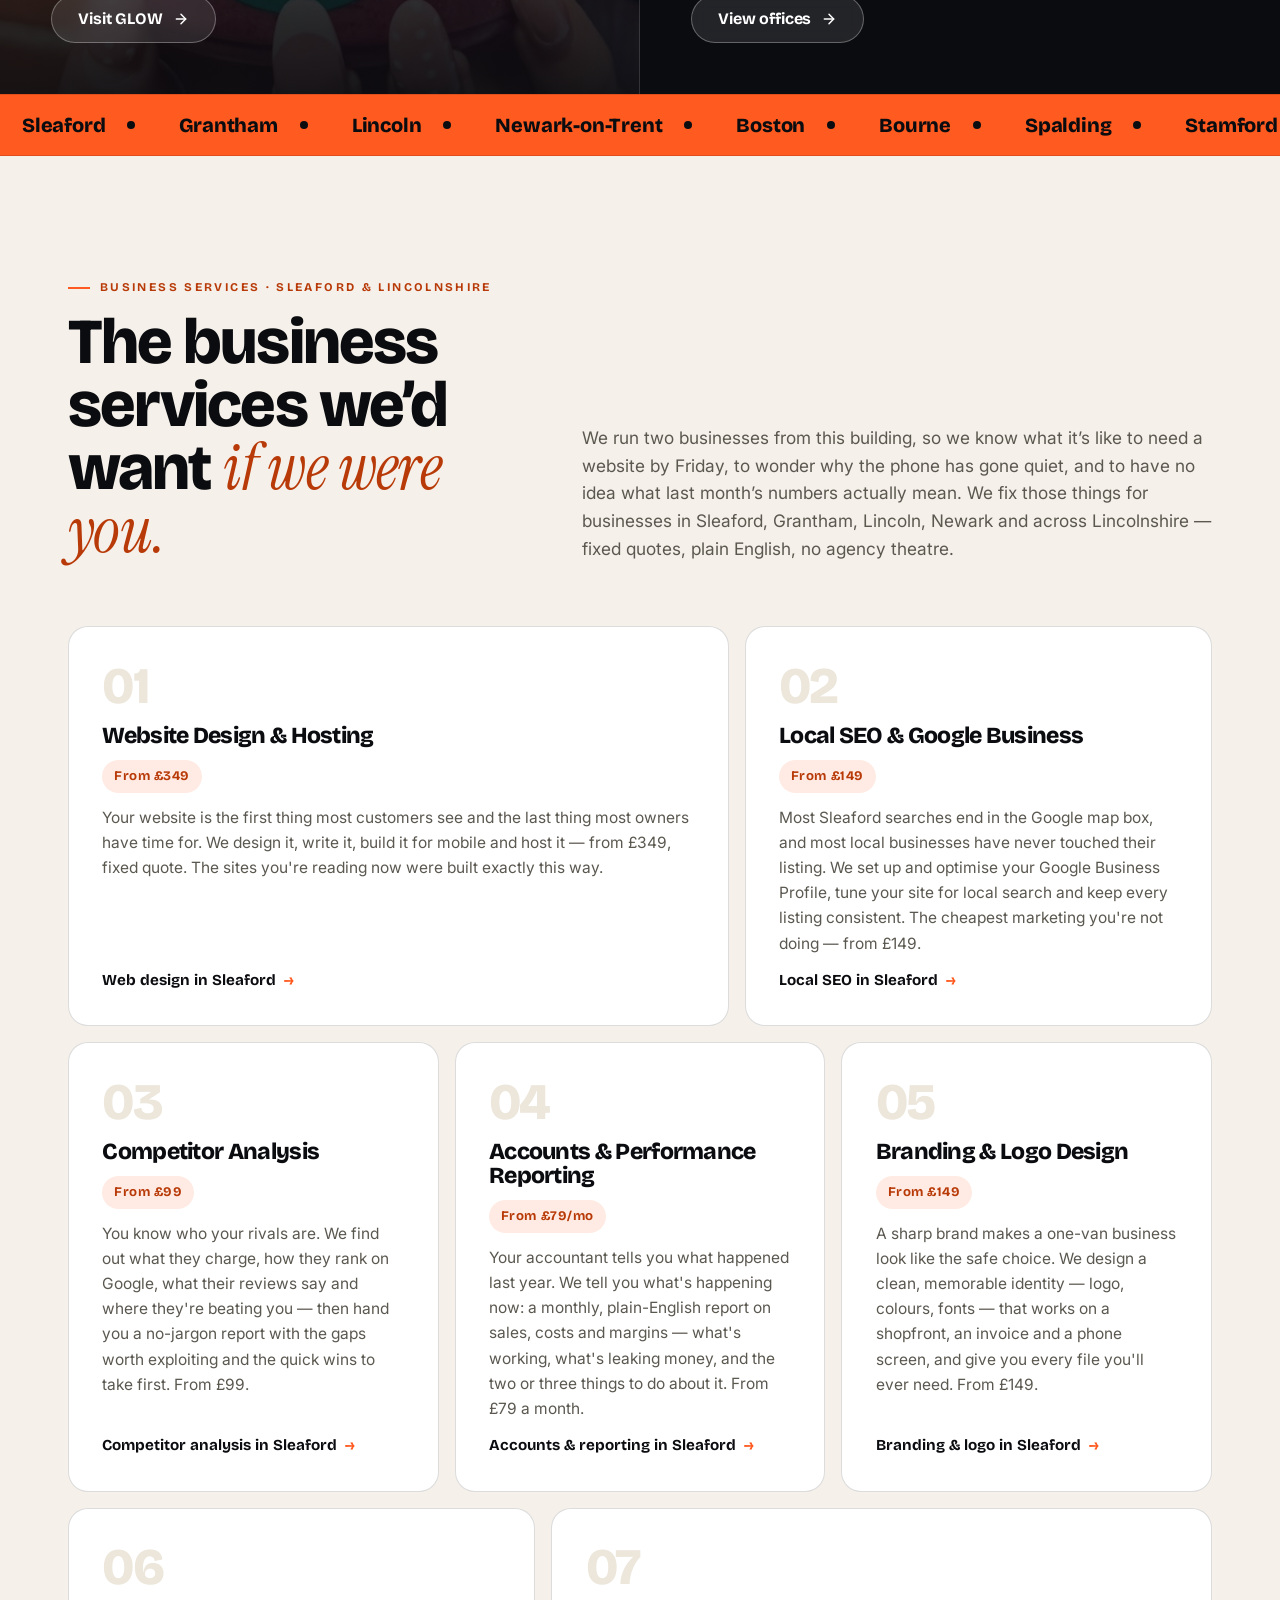
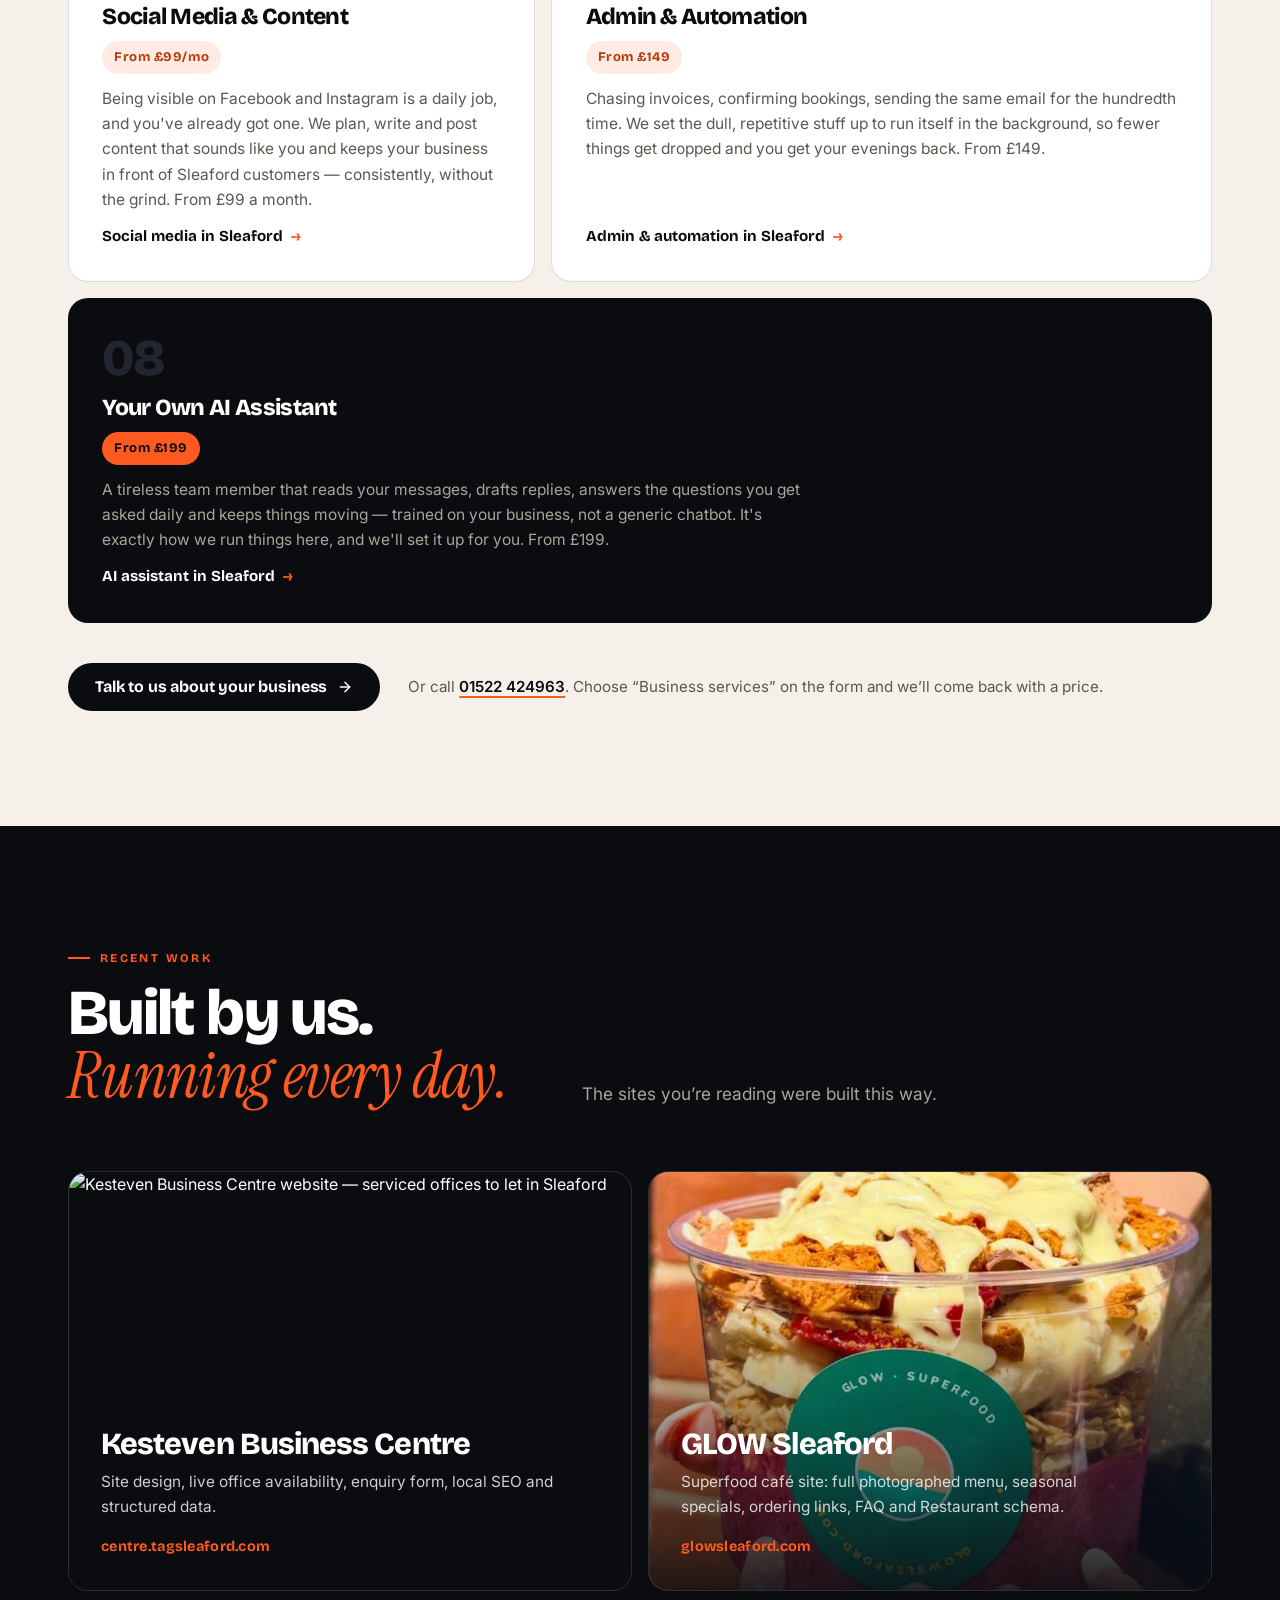
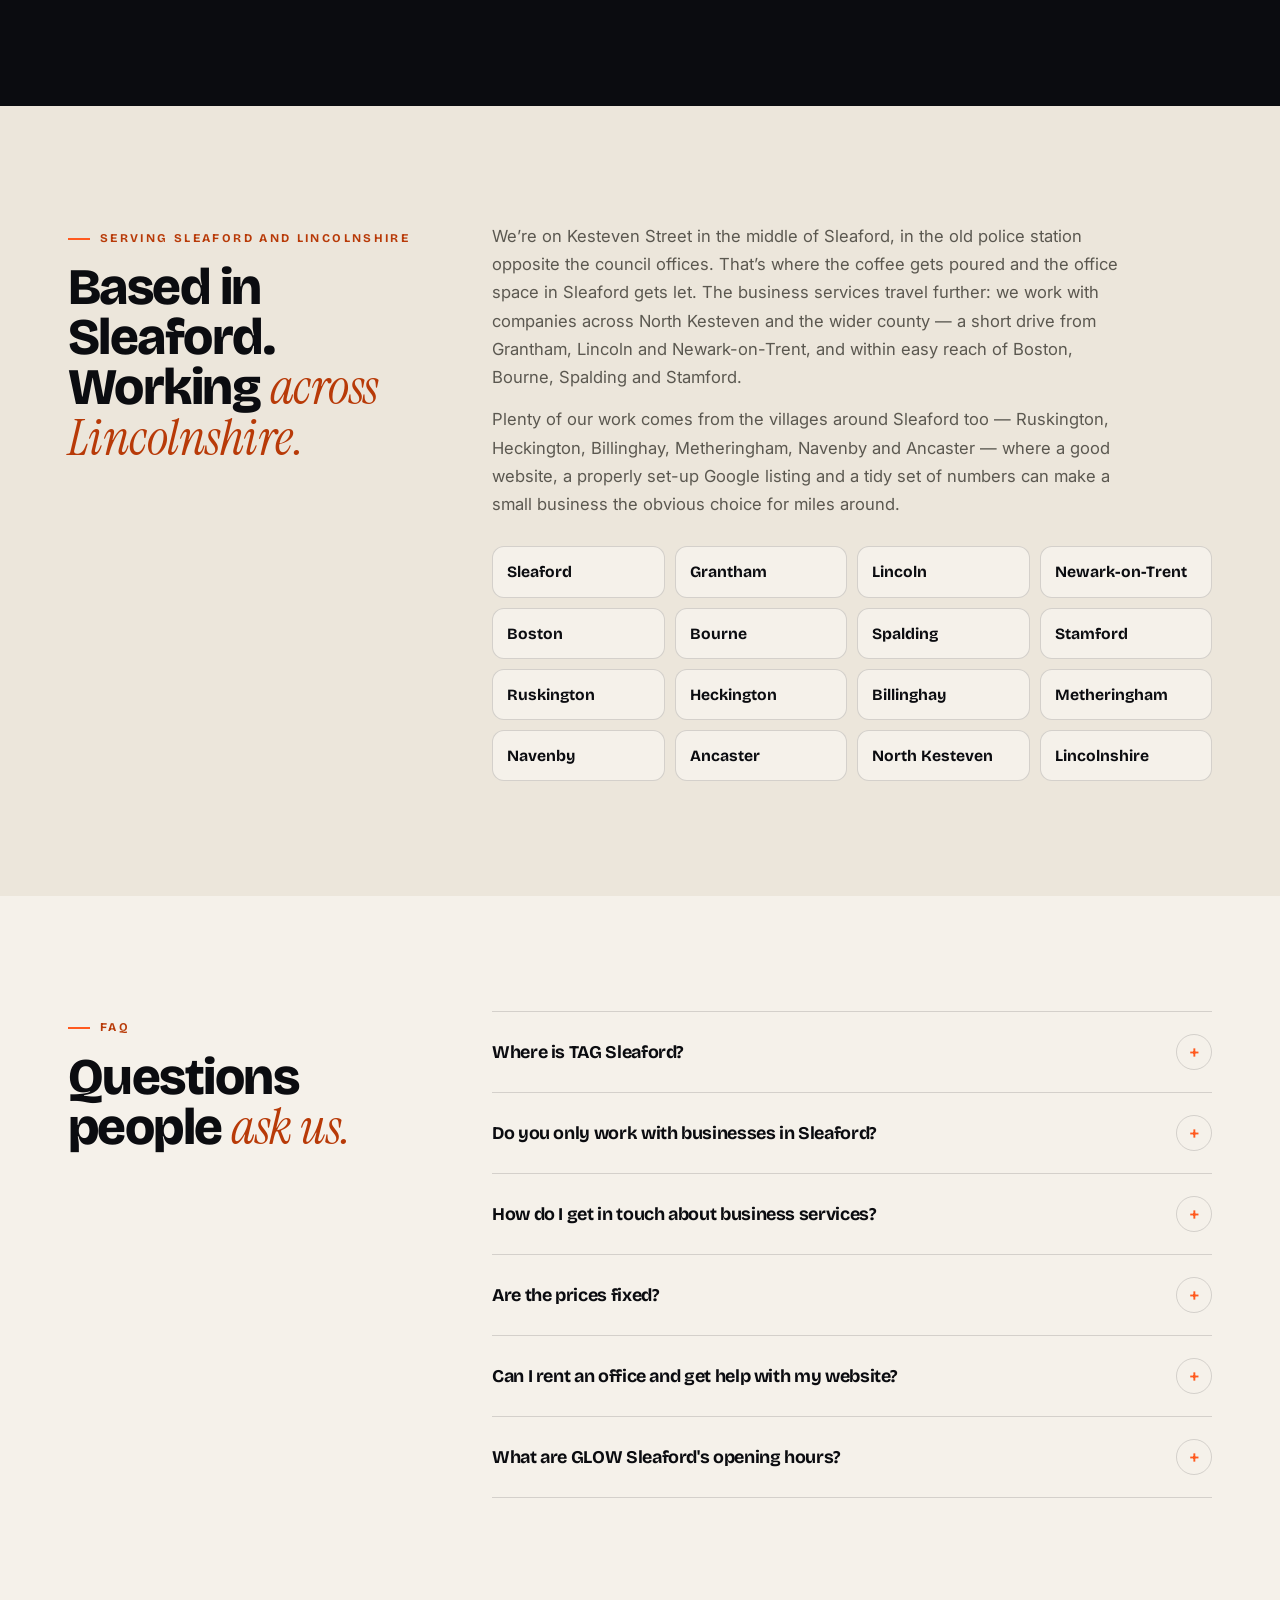
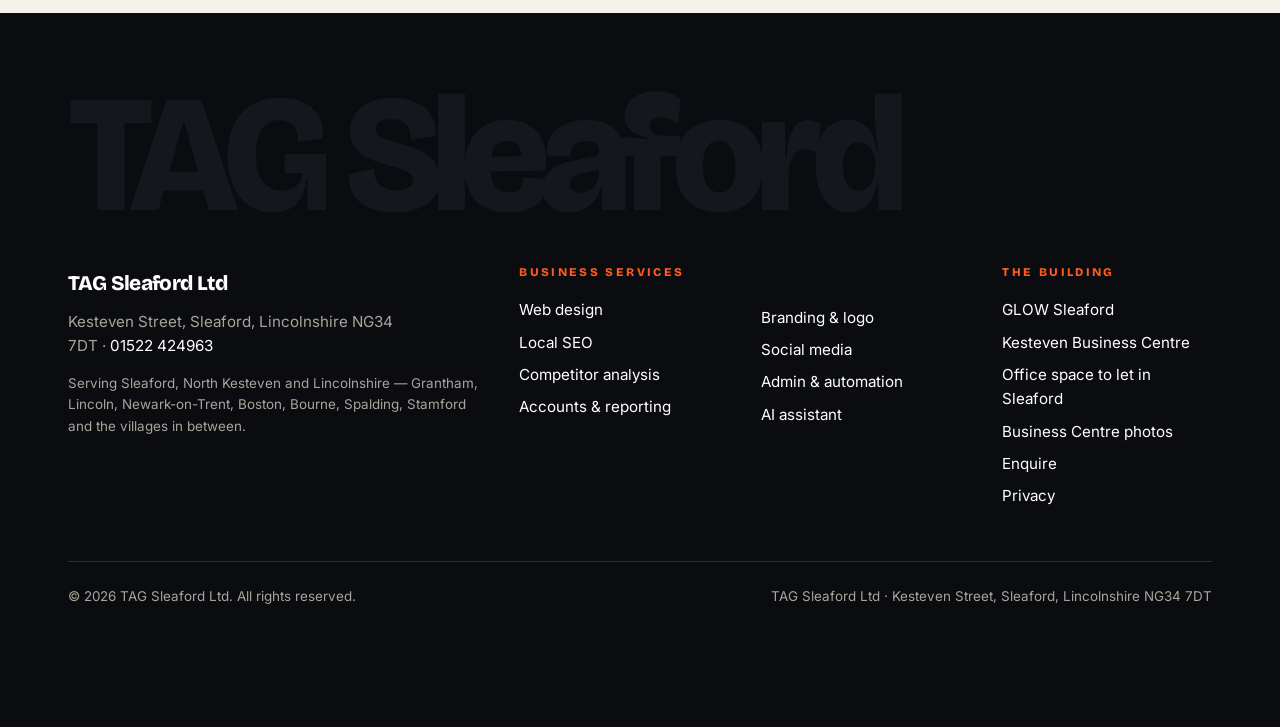
==== commit 1c3dfbbe: "Hero copy: "One address. Your front door, or many." + lede/CTA; reduce .hero h1 clamp max to 7.2rem" ====
--- a/index.html
+++ b/index.html
@@ -52,10 +52,10 @@
   <div class="wrap hero-grid">
     <div>
       <span class="eyebrow">TAG Sleaford &middot; Kesteven Street &middot; Lincolnshire</span>
-      <h1><span class="line"><span>One address.</span></span><span class="line"><span>Two front</span></span><span class="line"><span><span class="em">doors.</span></span></span><span class="line"><span class="h1-kicker" style="animation-delay:.36s">Business services &amp; offices in Sleaford.</span></span></h1>
-      <p class="hero-lede">Downstairs, GLOW Sleaford &mdash; a superfood caf&eacute;. Upstairs, private offices for businesses that have outgrown the kitchen table. Behind both, a small team offering web design, local SEO and business services that win customers and sort the admin for businesses across Sleaford and Lincolnshire. Pick your door.</p>
+      <h1><span class="line"><span>One address.</span></span><span class="line"><span>Your front door,</span></span><span class="line"><span><span class="em">or many.</span></span></span><span class="line"><span class="h1-kicker" style="animation-delay:.36s">Business services &amp; offices in Sleaford.</span></span></h1>
+      <p class="hero-lede">Downstairs, GLOW Sleaford &mdash; a superfood caf&eacute;. Upstairs, private offices for businesses that have outgrown the kitchen table &mdash; plus our tenants&rsquo; businesses and a small team that builds websites, wins customers through local SEO and sorts the admin for businesses across Sleaford and Lincolnshire. Find your door.</p>
       <div class="hero-actions">
-        <a class="btn btn-accent" href="#doors">Pick a door <svg viewBox="0 0 24 24" fill="none" stroke="currentColor" stroke-width="2.2" stroke-linecap="round" stroke-linejoin="round"><line x1="12" y1="5" x2="12" y2="19"/><polyline points="5 12 12 19 19 12"/></svg></a>
+        <a class="btn btn-accent" href="#doors">Find your door <svg viewBox="0 0 24 24" fill="none" stroke="currentColor" stroke-width="2.2" stroke-linecap="round" stroke-linejoin="round"><line x1="12" y1="5" x2="12" y2="19"/><polyline points="5 12 12 19 19 12"/></svg></a>
         <a class="btn btn-line" href="#services">Business services</a>
       </div>
     </div>
--- a/styles.css
+++ b/styles.css
@@ -63,7 +63,7 @@
 .hero::after{content:"";position:absolute;inset:0;z-index:-1;background:linear-gradient(180deg,rgba(11,12,16,.35) 0%,rgba(11,12,16,.55) 55%,var(--ink) 100%)}
 @keyframes kb{from{transform:scale(1)}to{transform:scale(1.1) translate(-1.5%,-1%)}}
 .hero-grid{display:grid;grid-template-columns:minmax(0,7fr) minmax(0,5fr);gap:48px;align-items:end}
-.hero h1{font-size:clamp(3.1rem,9.2vw,8.4rem);line-height:.92;margin:22px 0 28px;letter-spacing:-.045em}
+.hero h1{font-size:clamp(3.1rem,9.2vw,7.2rem);line-height:.92;margin:22px 0 28px;letter-spacing:-.045em}
 .hero h1 .line{display:block;overflow:hidden}
 .hero h1 .line>span{display:block;transform:translateY(110%);animation:rise .9s var(--ease) forwards}
 .hero h1 .line:nth-child(2)>span{animation-delay:.12s}
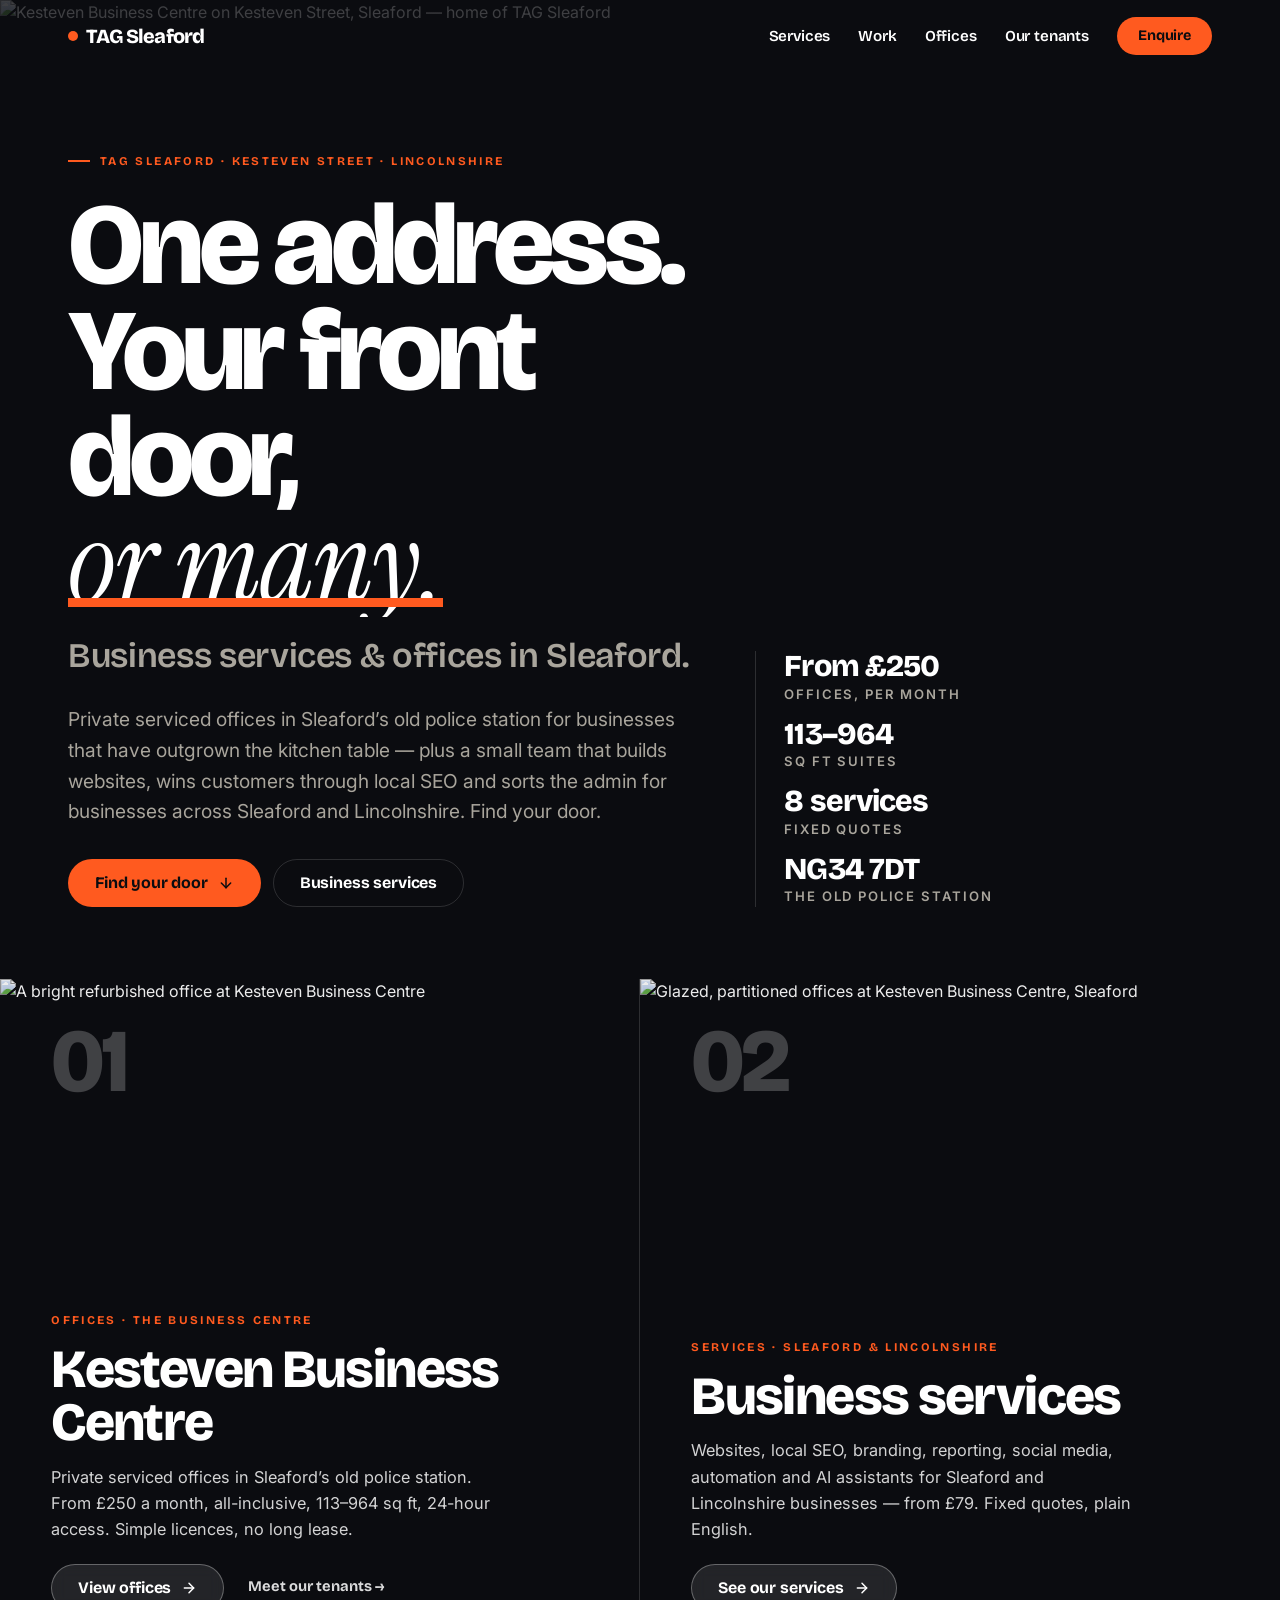
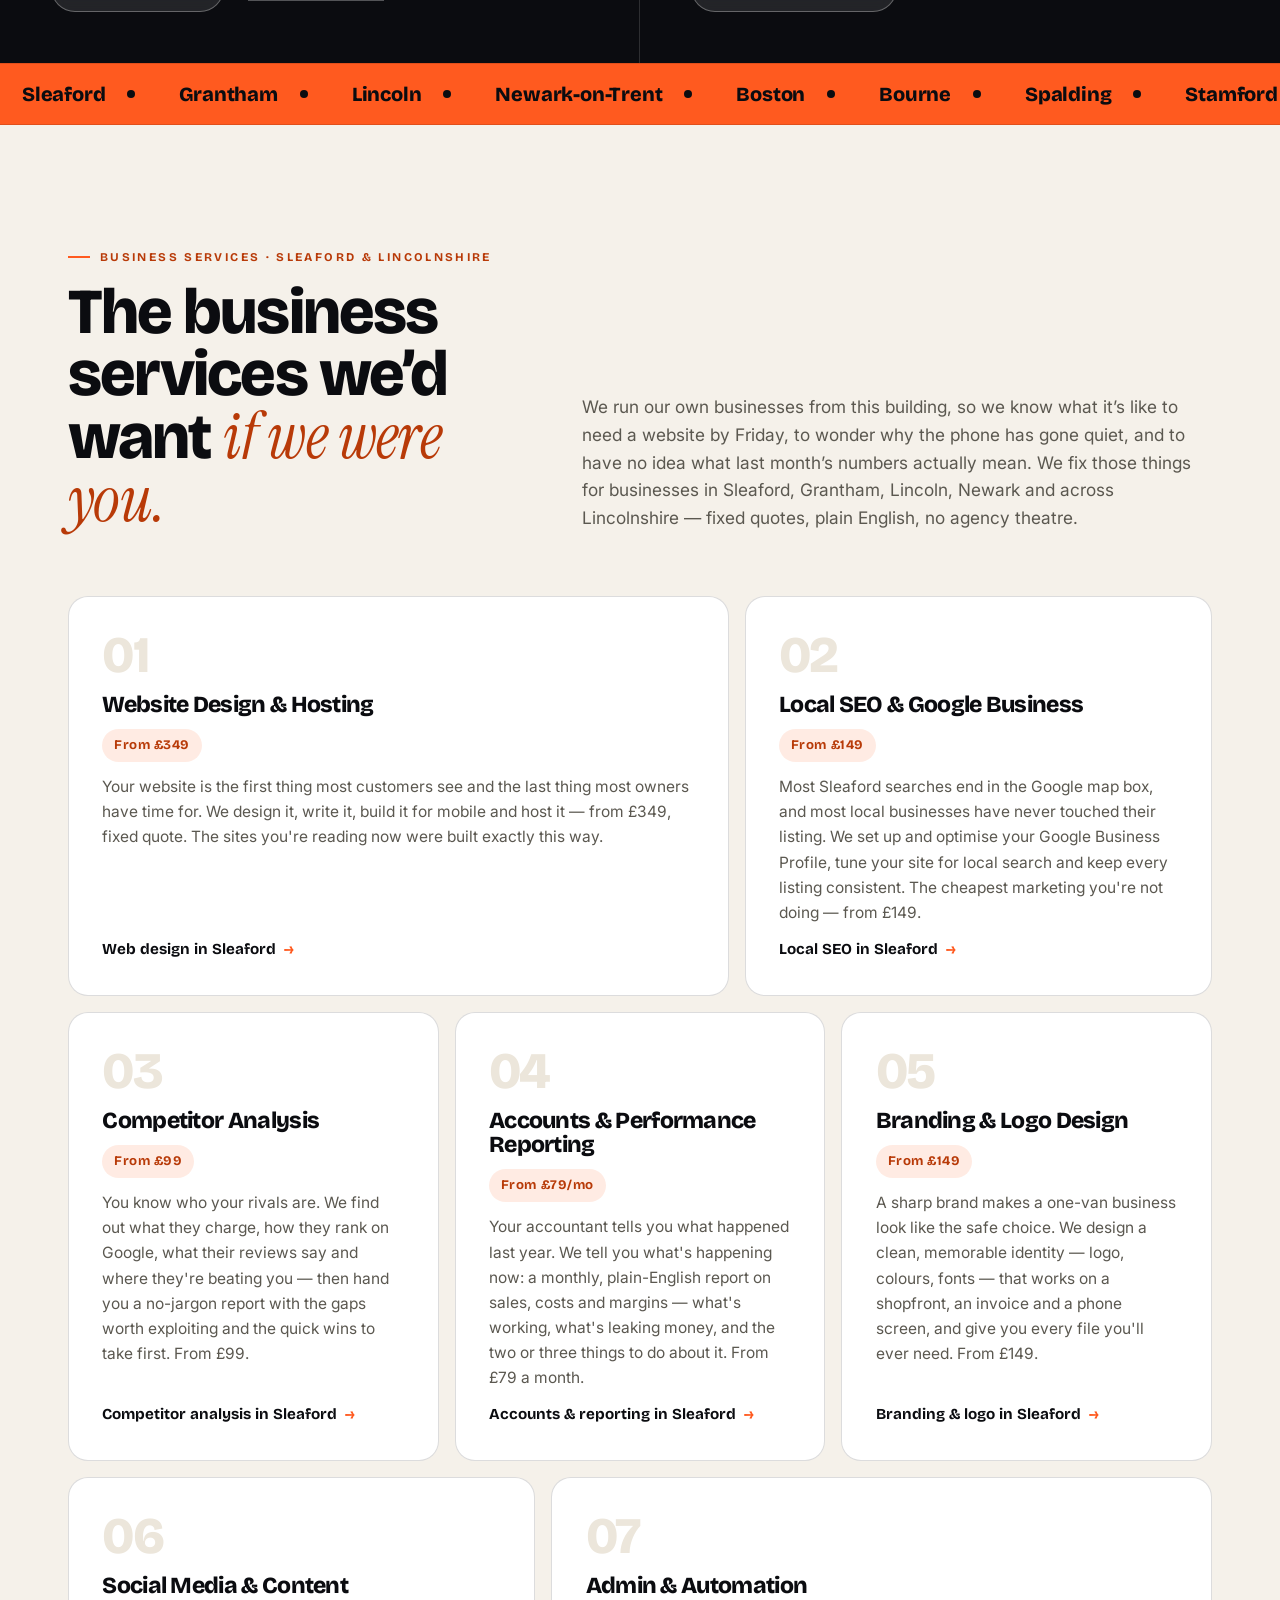
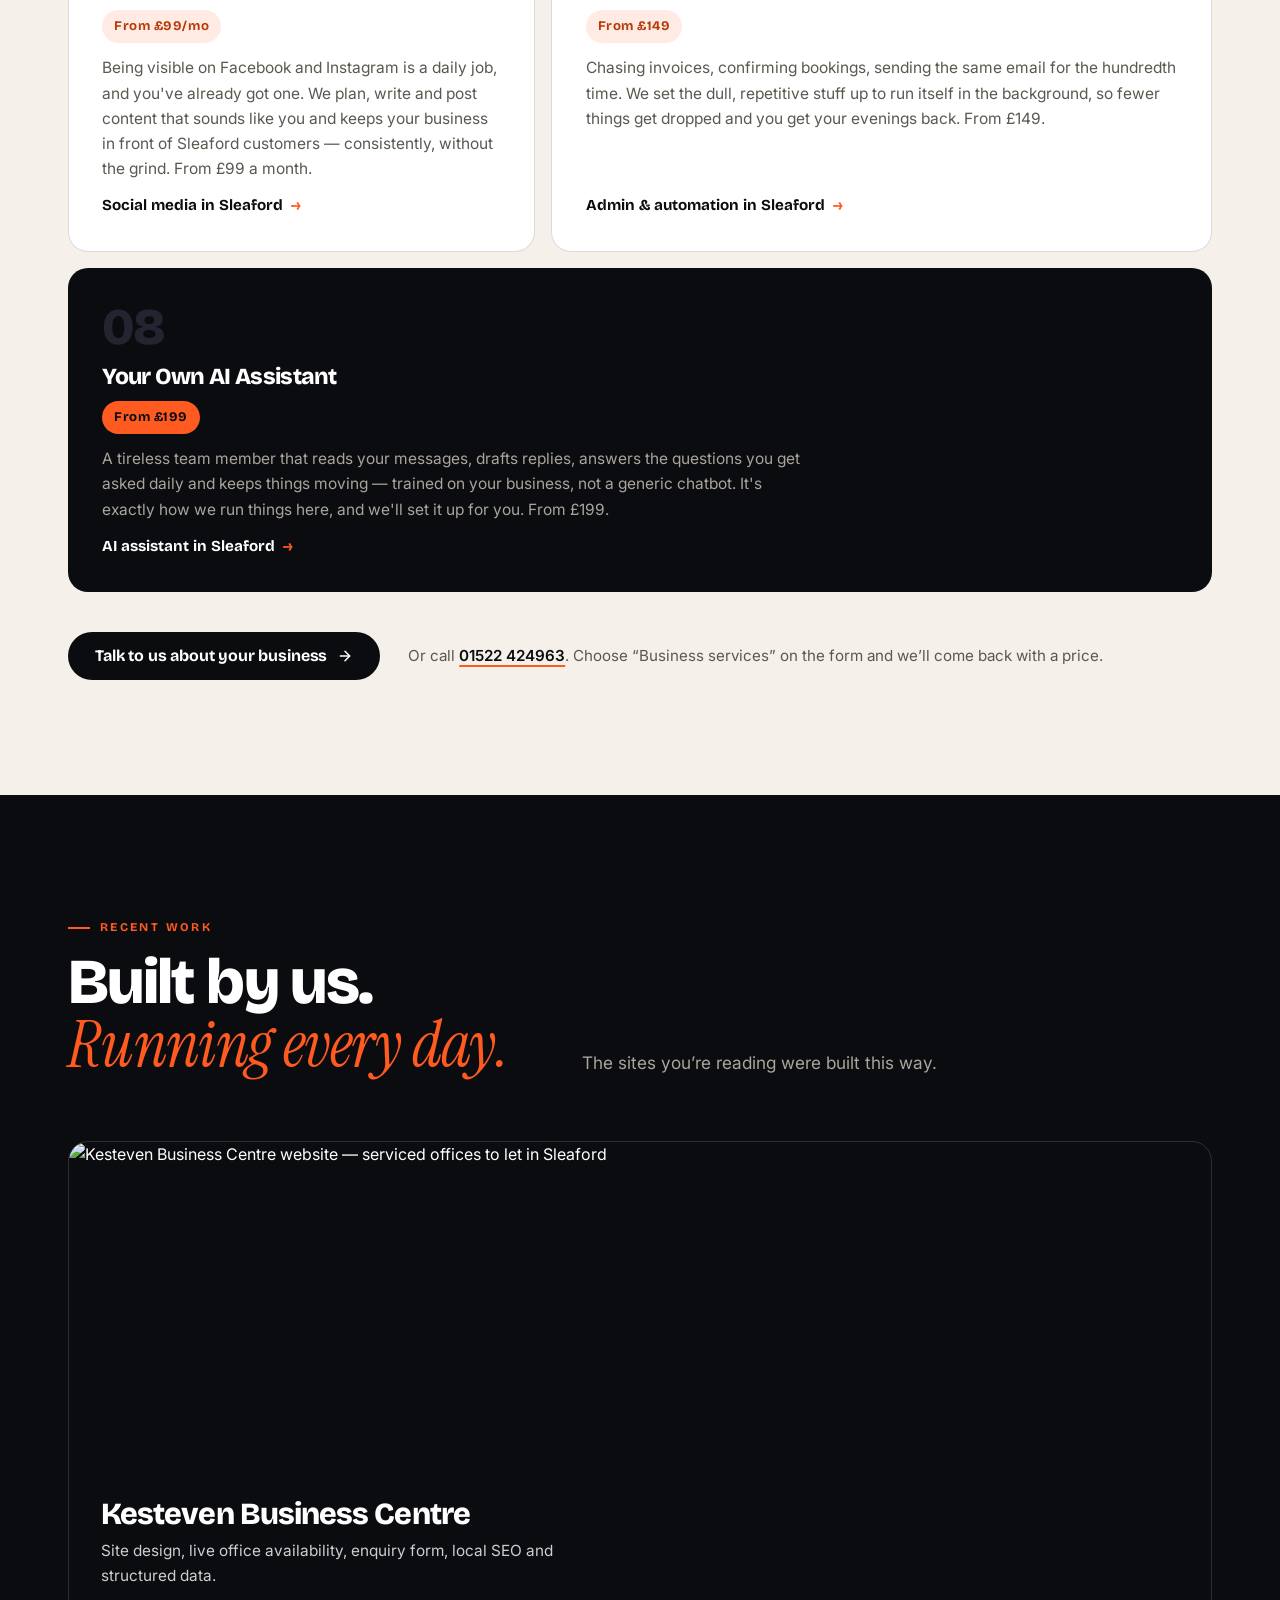
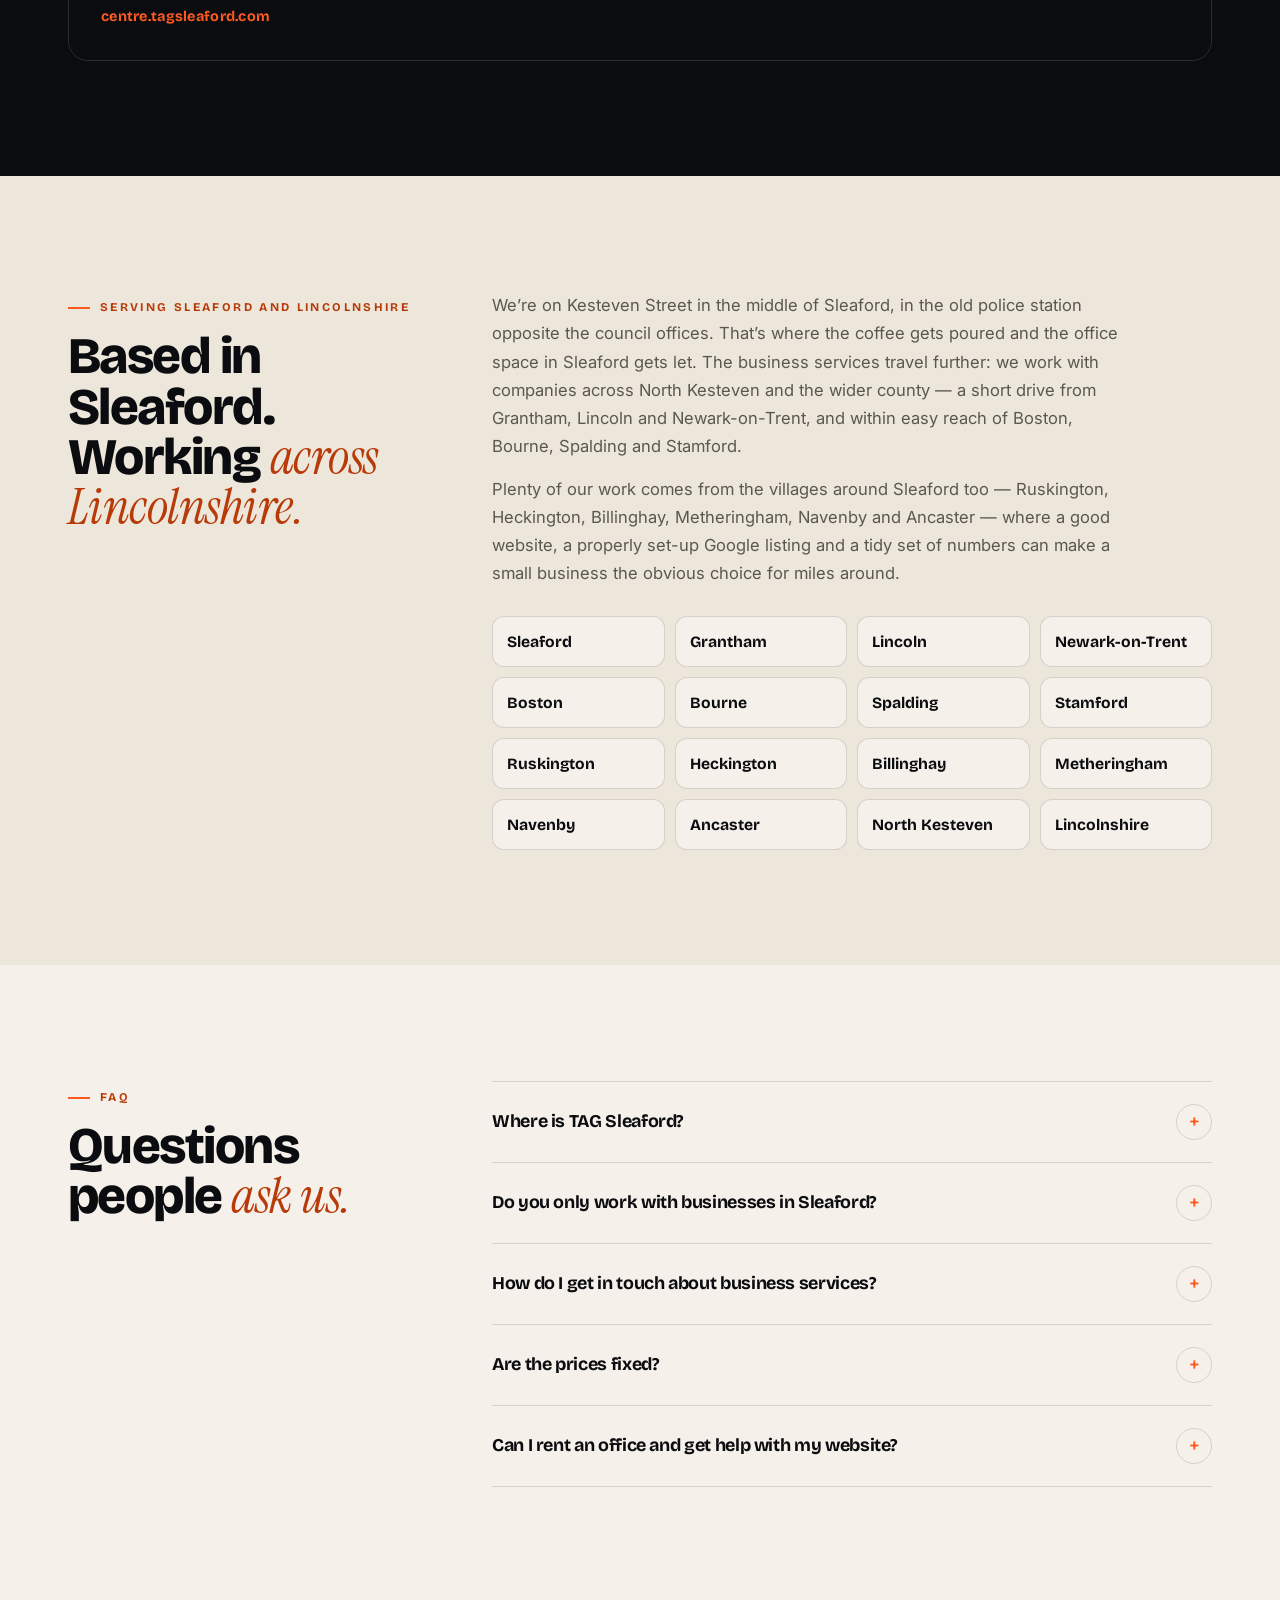
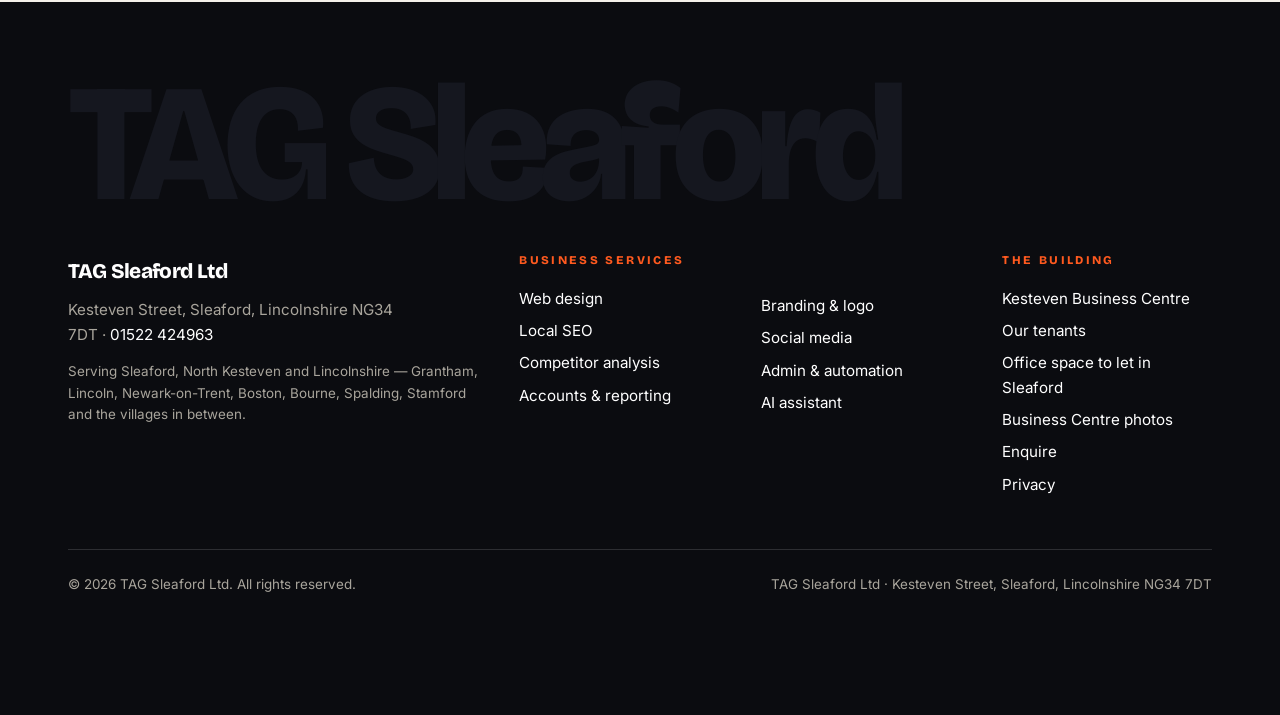
==== commit 5a4bb636: "index.html: remove GLOW from hub home — two doors (Business Centre + Business services), lede, FAQ, " ====
--- a/index.html
+++ b/index.html
@@ -4,7 +4,7 @@
 <meta charset="UTF-8">
 <meta name="viewport" content="width=device-width, initial-scale=1.0">
 <title>Business Services &amp; Offices in Sleaford | TAG Sleaford</title>
-<meta name="description" content="TAG Sleaford: web design, local SEO, branding and admin for Sleaford businesses, plus serviced offices from £250/month and the GLOW Sleaford superfood café.">
+<meta name="description" content="TAG Sleaford: Kesteven Business Centre offices from £250/month, plus web design, local SEO, branding, reporting, automation and AI for Sleaford businesses.">
 <link rel="icon" href="/favicon.svg" type="image/svg+xml">
 <meta name="theme-color" content="#0B0C10">
 <link rel="preconnect" href="https://fonts.googleapis.com">
@@ -21,16 +21,16 @@
   <meta property="og:type" content="website">
   <meta property="og:site_name" content="TAG Sleaford">
   <meta property="og:title" content="Business Services &amp; Offices in Sleaford | TAG Sleaford">
-  <meta property="og:description" content="TAG Sleaford: web design, local SEO, branding and admin for Sleaford businesses, plus serviced offices from £250/month and the GLOW Sleaford superfood café.">
+  <meta property="og:description" content="TAG Sleaford: Kesteven Business Centre offices from £250/month, plus web design, local SEO, branding, reporting, automation and AI for Sleaford businesses.">
   <meta property="og:url" content="https://tagsleaford.com/">
   <meta property="og:image" content="https://centre.tagsleaford.com/kbc-exterior.webp">
   <meta property="og:locale" content="en_GB">
   <meta name="twitter:card" content="summary_large_image">
   <meta name="twitter:title" content="Business Services &amp; Offices in Sleaford | TAG Sleaford">
-  <meta name="twitter:description" content="TAG Sleaford: web design, local SEO, branding and admin for Sleaford businesses, plus serviced offices from £250/month and the GLOW Sleaford superfood café.">
+  <meta name="twitter:description" content="TAG Sleaford: Kesteven Business Centre offices from £250/month, plus web design, local SEO, branding, reporting, automation and AI for Sleaford businesses.">
   <meta name="twitter:image" content="https://centre.tagsleaford.com/kbc-exterior.webp">
-  <script type="application/ld+json">{"@context":"https://schema.org","@type":"ProfessionalService","name":"TAG Sleaford","url":"https://tagsleaford.com/","image":"https://centre.tagsleaford.com/kbc-exterior.webp","logo":"https://tagsleaford.com/logo.svg","description":"TAG Sleaford: web design, local SEO, branding and admin for Sleaford businesses, plus serviced offices from £250/month and the GLOW Sleaford superfood café.","telephone":"+441522424963","email":"francis@tagsleaford.com","priceRange":"££","address":{"@type":"PostalAddress","streetAddress":"Kesteven Street","addressLocality":"Sleaford","addressRegion":"Lincolnshire","postalCode":"NG34 7DT","addressCountry":"GB"},"geo":{"@type":"GeoCoordinates","latitude":53.0082741,"longitude":-0.3950016},"areaServed":[{"@type":"City","name":"Sleaford"},{"@type":"City","name":"Grantham"},{"@type":"City","name":"Lincoln"},{"@type":"City","name":"Newark-on-Trent"},{"@type":"City","name":"Boston"},{"@type":"City","name":"Bourne"},{"@type":"City","name":"Spalding"},{"@type":"City","name":"Stamford"},{"@type":"Place","name":"Ruskington"},{"@type":"Place","name":"Heckington"},{"@type":"Place","name":"Billinghay"},{"@type":"Place","name":"Metheringham"},{"@type":"Place","name":"Navenby"},{"@type":"Place","name":"Ancaster"},{"@type":"AdministrativeArea","name":"North Kesteven"},{"@type":"AdministrativeArea","name":"Lincolnshire"}],"sameAs":["https://www.facebook.com/1166850109847768","https://www.facebook.com/1095652570306521"],"hasOfferCatalog":{"@type":"OfferCatalog","name":"Business Services for Sleaford companies","itemListElement":[{"@type":"Offer","itemOffered":{"@type":"Service","name":"Website Design & Hosting","description":"Websites designed, built and hosted for Sleaford businesses.","provider":{"@type":"Organization","name":"TAG Sleaford"},"areaServed":[{"@type":"City","name":"Sleaford"},{"@type":"City","name":"Grantham"},{"@type":"City","name":"Lincoln"},{"@type":"City","name":"Newark-on-Trent"},{"@type":"City","name":"Boston"},{"@type":"City","name":"Bourne"},{"@type":"City","name":"Spalding"},{"@type":"City","name":"Stamford"},{"@type":"Place","name":"Ruskington"},{"@type":"Place","name":"Heckington"},{"@type":"Place","name":"Billinghay"},{"@type":"Place","name":"Metheringham"},{"@type":"Place","name":"Navenby"},{"@type":"Place","name":"Ancaster"},{"@type":"AdministrativeArea","name":"North Kesteven"},{"@type":"AdministrativeArea","name":"Lincolnshire"}],"url":"https://tagsleaford.com/web-design-sleaford.html"},"price":"349","priceCurrency":"GBP","url":"https://tagsleaford.com/web-design-sleaford.html"},{"@type":"Offer","itemOffered":{"@type":"Service","name":"Local SEO & Google Business","description":"Get found on Google by customers searching in Sleaford & Lincolnshire.","provider":{"@type":"Organization","name":"TAG Sleaford"},"areaServed":[{"@type":"City","name":"Sleaford"},{"@type":"City","name":"Grantham"},{"@type":"City","name":"Lincoln"},{"@type":"City","name":"Newark-on-Trent"},{"@type":"City","name":"Boston"},{"@type":"City","name":"Bourne"},{"@type":"City","name":"Spalding"},{"@type":"City","name":"Stamford"},{"@type":"Place","name":"Ruskington"},{"@type":"Place","name":"Heckington"},{"@type":"Place","name":"Billinghay"},{"@type":"Place","name":"Metheringham"},{"@type":"Place","name":"Navenby"},{"@type":"Place","name":"Ancaster"},{"@type":"AdministrativeArea","name":"North Kesteven"},{"@type":"AdministrativeArea","name":"Lincolnshire"}],"url":"https://tagsleaford.com/local-seo-sleaford.html"},"price":"149","priceCurrency":"GBP","url":"https://tagsleaford.com/local-seo-sleaford.html"},{"@type":"Offer","itemOffered":{"@type":"Service","name":"Competitor Analysis","description":"See exactly what your local competitors are doing online.","provider":{"@type":"Organization","name":"TAG Sleaford"},"areaServed":[{"@type":"City","name":"Sleaford"},{"@type":"City","name":"Grantham"},{"@type":"City","name":"Lincoln"},{"@type":"City","name":"Newark-on-Trent"},{"@type":"City","name":"Boston"},{"@type":"City","name":"Bourne"},{"@type":"City","name":"Spalding"},{"@type":"City","name":"Stamford"},{"@type":"Place","name":"Ruskington"},{"@type":"Place","name":"Heckington"},{"@type":"Place","name":"Billinghay"},{"@type":"Place","name":"Metheringham"},{"@type":"Place","name":"Navenby"},{"@type":"Place","name":"Ancaster"},{"@type":"AdministrativeArea","name":"North Kesteven"},{"@type":"AdministrativeArea","name":"Lincolnshire"}],"url":"https://tagsleaford.com/competitor-analysis-sleaford.html"},"price":"99","priceCurrency":"GBP","url":"https://tagsleaford.com/competitor-analysis-sleaford.html"},{"@type":"Offer","itemOffered":{"@type":"Service","name":"Accounts & Performance Reporting","description":"Your numbers explained in plain English, every month.","provider":{"@type":"Organization","name":"TAG Sleaford"},"areaServed":[{"@type":"City","name":"Sleaford"},{"@type":"City","name":"Grantham"},{"@type":"City","name":"Lincoln"},{"@type":"City","name":"Newark-on-Trent"},{"@type":"City","name":"Boston"},{"@type":"City","name":"Bourne"},{"@type":"City","name":"Spalding"},{"@type":"City","name":"Stamford"},{"@type":"Place","name":"Ruskington"},{"@type":"Place","name":"Heckington"},{"@type":"Place","name":"Billinghay"},{"@type":"Place","name":"Metheringham"},{"@type":"Place","name":"Navenby"},{"@type":"Place","name":"Ancaster"},{"@type":"AdministrativeArea","name":"North Kesteven"},{"@type":"AdministrativeArea","name":"Lincolnshire"}],"url":"https://tagsleaford.com/accounts-reporting-sleaford.html"},"price":"79","priceCurrency":"GBP","url":"https://tagsleaford.com/accounts-reporting-sleaford.html"},{"@type":"Offer","itemOffered":{"@type":"Service","name":"Branding & Logo Design","description":"A distinctive brand identity for your business.","provider":{"@type":"Organization","name":"TAG Sleaford"},"areaServed":[{"@type":"City","name":"Sleaford"},{"@type":"City","name":"Grantham"},{"@type":"City","name":"Lincoln"},{"@type":"City","name":"Newark-on-Trent"},{"@type":"City","name":"Boston"},{"@type":"City","name":"Bourne"},{"@type":"City","name":"Spalding"},{"@type":"City","name":"Stamford"},{"@type":"Place","name":"Ruskington"},{"@type":"Place","name":"Heckington"},{"@type":"Place","name":"Billinghay"},{"@type":"Place","name":"Metheringham"},{"@type":"Place","name":"Navenby"},{"@type":"Place","name":"Ancaster"},{"@type":"AdministrativeArea","name":"North Kesteven"},{"@type":"AdministrativeArea","name":"Lincolnshire"}],"url":"https://tagsleaford.com/branding-logo-design-sleaford.html"},"price":"149","priceCurrency":"GBP","url":"https://tagsleaford.com/branding-logo-design-sleaford.html"},{"@type":"Offer","itemOffered":{"@type":"Service","name":"Social Media & Content","description":"Sharp, consistent social content that gets seen.","provider":{"@type":"Organization","name":"TAG Sleaford"},"areaServed":[{"@type":"City","name":"Sleaford"},{"@type":"City","name":"Grantham"},{"@type":"City","name":"Lincoln"},{"@type":"City","name":"Newark-on-Trent"},{"@type":"City","name":"Boston"},{"@type":"City","name":"Bourne"},{"@type":"City","name":"Spalding"},{"@type":"City","name":"Stamford"},{"@type":"Place","name":"Ruskington"},{"@type":"Place","name":"Heckington"},{"@type":"Place","name":"Billinghay"},{"@type":"Place","name":"Metheringham"},{"@type":"Place","name":"Navenby"},{"@type":"Place","name":"Ancaster"},{"@type":"AdministrativeArea","name":"North Kesteven"},{"@type":"AdministrativeArea","name":"Lincolnshire"}],"url":"https://tagsleaford.com/social-media-sleaford.html"},"price":"99","priceCurrency":"GBP","url":"https://tagsleaford.com/social-media-sleaford.html"},{"@type":"Offer","itemOffered":{"@type":"Service","name":"Admin & Automation","description":"Take the repetitive admin off your plate.","provider":{"@type":"Organization","name":"TAG Sleaford"},"areaServed":[{"@type":"City","name":"Sleaford"},{"@type":"City","name":"Grantham"},{"@type":"City","name":"Lincoln"},{"@type":"City","name":"Newark-on-Trent"},{"@type":"City","name":"Boston"},{"@type":"City","name":"Bourne"},{"@type":"City","name":"Spalding"},{"@type":"City","name":"Stamford"},{"@type":"Place","name":"Ruskington"},{"@type":"Place","name":"Heckington"},{"@type":"Place","name":"Billinghay"},{"@type":"Place","name":"Metheringham"},{"@type":"Place","name":"Navenby"},{"@type":"Place","name":"Ancaster"},{"@type":"AdministrativeArea","name":"North Kesteven"},{"@type":"AdministrativeArea","name":"Lincolnshire"}],"url":"https://tagsleaford.com/admin-automation-sleaford.html"},"price":"149","priceCurrency":"GBP","url":"https://tagsleaford.com/admin-automation-sleaford.html"},{"@type":"Offer","itemOffered":{"@type":"Service","name":"Your Own AI Assistant","description":"A custom AI assistant trained on your business.","provider":{"@type":"Organization","name":"TAG Sleaford"},"areaServed":[{"@type":"City","name":"Sleaford"},{"@type":"City","name":"Grantham"},{"@type":"City","name":"Lincoln"},{"@type":"City","name":"Newark-on-Trent"},{"@type":"City","name":"Boston"},{"@type":"City","name":"Bourne"},{"@type":"City","name":"Spalding"},{"@type":"City","name":"Stamford"},{"@type":"Place","name":"Ruskington"},{"@type":"Place","name":"Heckington"},{"@type":"Place","name":"Billinghay"},{"@type":"Place","name":"Metheringham"},{"@type":"Place","name":"Navenby"},{"@type":"Place","name":"Ancaster"},{"@type":"AdministrativeArea","name":"North Kesteven"},{"@type":"AdministrativeArea","name":"Lincolnshire"}],"url":"https://tagsleaford.com/ai-assistant-sleaford.html"},"price":"199","priceCurrency":"GBP","url":"https://tagsleaford.com/ai-assistant-sleaford.html"}]},"hasMap":"https://www.google.com/maps?q=Kesteven+Business+Centre,+Kesteven+Street,+Sleaford+NG34+7DT"}</script>
-  <script type="application/ld+json">{"@context":"https://schema.org","@type":"FAQPage","mainEntity":[{"@type":"Question","name":"Where is TAG Sleaford?","acceptedAnswer":{"@type":"Answer","text":"Kesteven Street, Sleaford, Lincolnshire NG34 7DT — the old police station, opposite the council offices and a short walk from the town centre and the railway station. GLOW Sleaford, the superfood café, is on the ground floor, the offices are above, and there's parking directly behind."}},{"@type":"Question","name":"Do you only work with businesses in Sleaford?","acceptedAnswer":{"@type":"Answer","text":"Sleaford is home, but no. We work with businesses across Lincolnshire — Grantham, Lincoln, Newark-on-Trent, Boston, Bourne, Spalding, Stamford and the villages of North Kesteven such as Ruskington, Heckington, Billinghay, Metheringham, Navenby and Ancaster. Most of the work happens by phone and email anyway; if you'd rather sit down, GLOW Sleaford café is downstairs."}},{"@type":"Question","name":"How do I get in touch about business services?","acceptedAnswer":{"@type":"Answer","text":"Use the enquiry form at centre.tagsleaford.com and choose \"Business services\", or call 01522 424963. Tell us what you're after and we'll come back with a fixed price."}},{"@type":"Question","name":"Are the prices fixed?","acceptedAnswer":{"@type":"Answer","text":"Each service has a \"from\" price, and we give you a fixed quote up front before any work starts. The price you're told is the price you pay."}},{"@type":"Question","name":"Can I rent an office and get help with my website?","acceptedAnswer":{"@type":"Answer","text":"Yes. Offices at Kesteven Business Centre start from £250 a month all-inclusive, and the same enquiry form covers both — tell us what you need and we'll sort it in one conversation."}},{"@type":"Question","name":"What are GLOW Sleaford's opening hours?","acceptedAnswer":{"@type":"Answer","text":"GLOW Sleaford is open Monday to Friday, 8am–4.30pm, and closed on Saturday and Sunday (see glowsleaford.com for the latest). Walk in, order for delivery across Sleaford, or find GLOW on Uber Eats. Call 01529 707123 for orders and catering."}}]}</script>
+  <script type="application/ld+json">{"@context":"https://schema.org","@type":"ProfessionalService","name":"TAG Sleaford","url":"https://tagsleaford.com/","image":"https://centre.tagsleaford.com/kbc-exterior.webp","logo":"https://tagsleaford.com/logo.svg","description":"TAG Sleaford: Kesteven Business Centre offices from £250/month, plus web design, local SEO, branding, reporting, automation and AI for Sleaford businesses.","telephone":"+441522424963","email":"francis@tagsleaford.com","priceRange":"££","address":{"@type":"PostalAddress","streetAddress":"Kesteven Street","addressLocality":"Sleaford","addressRegion":"Lincolnshire","postalCode":"NG34 7DT","addressCountry":"GB"},"geo":{"@type":"GeoCoordinates","latitude":53.0082741,"longitude":-0.3950016},"areaServed":[{"@type":"City","name":"Sleaford"},{"@type":"City","name":"Grantham"},{"@type":"City","name":"Lincoln"},{"@type":"City","name":"Newark-on-Trent"},{"@type":"City","name":"Boston"},{"@type":"City","name":"Bourne"},{"@type":"City","name":"Spalding"},{"@type":"City","name":"Stamford"},{"@type":"Place","name":"Ruskington"},{"@type":"Place","name":"Heckington"},{"@type":"Place","name":"Billinghay"},{"@type":"Place","name":"Metheringham"},{"@type":"Place","name":"Navenby"},{"@type":"Place","name":"Ancaster"},{"@type":"AdministrativeArea","name":"North Kesteven"},{"@type":"AdministrativeArea","name":"Lincolnshire"}],"sameAs":["https://www.facebook.com/1095652570306521"],"hasOfferCatalog":{"@type":"OfferCatalog","name":"Business Services for Sleaford companies","itemListElement":[{"@type":"Offer","itemOffered":{"@type":"Service","name":"Website Design & Hosting","description":"Websites designed, built and hosted for Sleaford businesses.","provider":{"@type":"Organization","name":"TAG Sleaford"},"areaServed":[{"@type":"City","name":"Sleaford"},{"@type":"City","name":"Grantham"},{"@type":"City","name":"Lincoln"},{"@type":"City","name":"Newark-on-Trent"},{"@type":"City","name":"Boston"},{"@type":"City","name":"Bourne"},{"@type":"City","name":"Spalding"},{"@type":"City","name":"Stamford"},{"@type":"Place","name":"Ruskington"},{"@type":"Place","name":"Heckington"},{"@type":"Place","name":"Billinghay"},{"@type":"Place","name":"Metheringham"},{"@type":"Place","name":"Navenby"},{"@type":"Place","name":"Ancaster"},{"@type":"AdministrativeArea","name":"North Kesteven"},{"@type":"AdministrativeArea","name":"Lincolnshire"}],"url":"https://tagsleaford.com/web-design-sleaford.html"},"price":"349","priceCurrency":"GBP","url":"https://tagsleaford.com/web-design-sleaford.html"},{"@type":"Offer","itemOffered":{"@type":"Service","name":"Local SEO & Google Business","description":"Get found on Google by customers searching in Sleaford & Lincolnshire.","provider":{"@type":"Organization","name":"TAG Sleaford"},"areaServed":[{"@type":"City","name":"Sleaford"},{"@type":"City","name":"Grantham"},{"@type":"City","name":"Lincoln"},{"@type":"City","name":"Newark-on-Trent"},{"@type":"City","name":"Boston"},{"@type":"City","name":"Bourne"},{"@type":"City","name":"Spalding"},{"@type":"City","name":"Stamford"},{"@type":"Place","name":"Ruskington"},{"@type":"Place","name":"Heckington"},{"@type":"Place","name":"Billinghay"},{"@type":"Place","name":"Metheringham"},{"@type":"Place","name":"Navenby"},{"@type":"Place","name":"Ancaster"},{"@type":"AdministrativeArea","name":"North Kesteven"},{"@type":"AdministrativeArea","name":"Lincolnshire"}],"url":"https://tagsleaford.com/local-seo-sleaford.html"},"price":"149","priceCurrency":"GBP","url":"https://tagsleaford.com/local-seo-sleaford.html"},{"@type":"Offer","itemOffered":{"@type":"Service","name":"Competitor Analysis","description":"See exactly what your local competitors are doing online.","provider":{"@type":"Organization","name":"TAG Sleaford"},"areaServed":[{"@type":"City","name":"Sleaford"},{"@type":"City","name":"Grantham"},{"@type":"City","name":"Lincoln"},{"@type":"City","name":"Newark-on-Trent"},{"@type":"City","name":"Boston"},{"@type":"City","name":"Bourne"},{"@type":"City","name":"Spalding"},{"@type":"City","name":"Stamford"},{"@type":"Place","name":"Ruskington"},{"@type":"Place","name":"Heckington"},{"@type":"Place","name":"Billinghay"},{"@type":"Place","name":"Metheringham"},{"@type":"Place","name":"Navenby"},{"@type":"Place","name":"Ancaster"},{"@type":"AdministrativeArea","name":"North Kesteven"},{"@type":"AdministrativeArea","name":"Lincolnshire"}],"url":"https://tagsleaford.com/competitor-analysis-sleaford.html"},"price":"99","priceCurrency":"GBP","url":"https://tagsleaford.com/competitor-analysis-sleaford.html"},{"@type":"Offer","itemOffered":{"@type":"Service","name":"Accounts & Performance Reporting","description":"Your numbers explained in plain English, every month.","provider":{"@type":"Organization","name":"TAG Sleaford"},"areaServed":[{"@type":"City","name":"Sleaford"},{"@type":"City","name":"Grantham"},{"@type":"City","name":"Lincoln"},{"@type":"City","name":"Newark-on-Trent"},{"@type":"City","name":"Boston"},{"@type":"City","name":"Bourne"},{"@type":"City","name":"Spalding"},{"@type":"City","name":"Stamford"},{"@type":"Place","name":"Ruskington"},{"@type":"Place","name":"Heckington"},{"@type":"Place","name":"Billinghay"},{"@type":"Place","name":"Metheringham"},{"@type":"Place","name":"Navenby"},{"@type":"Place","name":"Ancaster"},{"@type":"AdministrativeArea","name":"North Kesteven"},{"@type":"AdministrativeArea","name":"Lincolnshire"}],"url":"https://tagsleaford.com/accounts-reporting-sleaford.html"},"price":"79","priceCurrency":"GBP","url":"https://tagsleaford.com/accounts-reporting-sleaford.html"},{"@type":"Offer","itemOffered":{"@type":"Service","name":"Branding & Logo Design","description":"A distinctive brand identity for your business.","provider":{"@type":"Organization","name":"TAG Sleaford"},"areaServed":[{"@type":"City","name":"Sleaford"},{"@type":"City","name":"Grantham"},{"@type":"City","name":"Lincoln"},{"@type":"City","name":"Newark-on-Trent"},{"@type":"City","name":"Boston"},{"@type":"City","name":"Bourne"},{"@type":"City","name":"Spalding"},{"@type":"City","name":"Stamford"},{"@type":"Place","name":"Ruskington"},{"@type":"Place","name":"Heckington"},{"@type":"Place","name":"Billinghay"},{"@type":"Place","name":"Metheringham"},{"@type":"Place","name":"Navenby"},{"@type":"Place","name":"Ancaster"},{"@type":"AdministrativeArea","name":"North Kesteven"},{"@type":"AdministrativeArea","name":"Lincolnshire"}],"url":"https://tagsleaford.com/branding-logo-design-sleaford.html"},"price":"149","priceCurrency":"GBP","url":"https://tagsleaford.com/branding-logo-design-sleaford.html"},{"@type":"Offer","itemOffered":{"@type":"Service","name":"Social Media & Content","description":"Sharp, consistent social content that gets seen.","provider":{"@type":"Organization","name":"TAG Sleaford"},"areaServed":[{"@type":"City","name":"Sleaford"},{"@type":"City","name":"Grantham"},{"@type":"City","name":"Lincoln"},{"@type":"City","name":"Newark-on-Trent"},{"@type":"City","name":"Boston"},{"@type":"City","name":"Bourne"},{"@type":"City","name":"Spalding"},{"@type":"City","name":"Stamford"},{"@type":"Place","name":"Ruskington"},{"@type":"Place","name":"Heckington"},{"@type":"Place","name":"Billinghay"},{"@type":"Place","name":"Metheringham"},{"@type":"Place","name":"Navenby"},{"@type":"Place","name":"Ancaster"},{"@type":"AdministrativeArea","name":"North Kesteven"},{"@type":"AdministrativeArea","name":"Lincolnshire"}],"url":"https://tagsleaford.com/social-media-sleaford.html"},"price":"99","priceCurrency":"GBP","url":"https://tagsleaford.com/social-media-sleaford.html"},{"@type":"Offer","itemOffered":{"@type":"Service","name":"Admin & Automation","description":"Take the repetitive admin off your plate.","provider":{"@type":"Organization","name":"TAG Sleaford"},"areaServed":[{"@type":"City","name":"Sleaford"},{"@type":"City","name":"Grantham"},{"@type":"City","name":"Lincoln"},{"@type":"City","name":"Newark-on-Trent"},{"@type":"City","name":"Boston"},{"@type":"City","name":"Bourne"},{"@type":"City","name":"Spalding"},{"@type":"City","name":"Stamford"},{"@type":"Place","name":"Ruskington"},{"@type":"Place","name":"Heckington"},{"@type":"Place","name":"Billinghay"},{"@type":"Place","name":"Metheringham"},{"@type":"Place","name":"Navenby"},{"@type":"Place","name":"Ancaster"},{"@type":"AdministrativeArea","name":"North Kesteven"},{"@type":"AdministrativeArea","name":"Lincolnshire"}],"url":"https://tagsleaford.com/admin-automation-sleaford.html"},"price":"149","priceCurrency":"GBP","url":"https://tagsleaford.com/admin-automation-sleaford.html"},{"@type":"Offer","itemOffered":{"@type":"Service","name":"Your Own AI Assistant","description":"A custom AI assistant trained on your business.","provider":{"@type":"Organization","name":"TAG Sleaford"},"areaServed":[{"@type":"City","name":"Sleaford"},{"@type":"City","name":"Grantham"},{"@type":"City","name":"Lincoln"},{"@type":"City","name":"Newark-on-Trent"},{"@type":"City","name":"Boston"},{"@type":"City","name":"Bourne"},{"@type":"City","name":"Spalding"},{"@type":"City","name":"Stamford"},{"@type":"Place","name":"Ruskington"},{"@type":"Place","name":"Heckington"},{"@type":"Place","name":"Billinghay"},{"@type":"Place","name":"Metheringham"},{"@type":"Place","name":"Navenby"},{"@type":"Place","name":"Ancaster"},{"@type":"AdministrativeArea","name":"North Kesteven"},{"@type":"AdministrativeArea","name":"Lincolnshire"}],"url":"https://tagsleaford.com/ai-assistant-sleaford.html"},"price":"199","priceCurrency":"GBP","url":"https://tagsleaford.com/ai-assistant-sleaford.html"}]},"hasMap":"https://www.google.com/maps?q=Kesteven+Business+Centre,+Kesteven+Street,+Sleaford+NG34+7DT"}</script>
+  <script type="application/ld+json">{"@context":"https://schema.org","@type":"FAQPage","mainEntity":[{"@type":"Question","name":"Where is TAG Sleaford?","acceptedAnswer":{"@type":"Answer","text":"Kesteven Street, Sleaford, Lincolnshire NG34 7DT — the old police station, opposite the council offices and a short walk from the town centre and the railway station. There's parking directly behind."}},{"@type":"Question","name":"Do you only work with businesses in Sleaford?","acceptedAnswer":{"@type":"Answer","text":"Sleaford is home, but no. We work with businesses across Lincolnshire — Grantham, Lincoln, Newark-on-Trent, Boston, Bourne, Spalding, Stamford and the villages of North Kesteven such as Ruskington, Heckington, Billinghay, Metheringham, Navenby and Ancaster. Most of the work happens by phone and email anyway; if you'd rather sit down, come and see us on Kesteven Street."}},{"@type":"Question","name":"How do I get in touch about business services?","acceptedAnswer":{"@type":"Answer","text":"Use the enquiry form at centre.tagsleaford.com and choose \"Business services\", or call 01522 424963. Tell us what you're after and we'll come back with a fixed price."}},{"@type":"Question","name":"Are the prices fixed?","acceptedAnswer":{"@type":"Answer","text":"Each service has a \"from\" price, and we give you a fixed quote up front before any work starts. The price you're told is the price you pay."}},{"@type":"Question","name":"Can I rent an office and get help with my website?","acceptedAnswer":{"@type":"Answer","text":"Yes. Offices at Kesteven Business Centre start from £250 a month all-inclusive, and the same enquiry form covers both — tell us what you need and we'll sort it in one conversation."}}]}</script>
 </head>
 <body>
 <a class="skip" href="#main" style="position:absolute;left:-999px;top:0;background:#fff;padding:8px 12px;z-index:200">Skip to content</a>
@@ -41,7 +41,7 @@
       <a href="#services">Services</a>
       <a href="#work">Work</a>
       <a href="https://centre.tagsleaford.com">Offices</a>
-      <a href="https://glowsleaford.com" rel="noopener">GLOW</a>
+      <a href="https://centre.tagsleaford.com/tenants.html">Our tenants</a>
       <a class="btn btn-accent" href="https://centre.tagsleaford.com/#enquire">Enquire</a>
     </div>
   </div>
@@ -53,7 +53,7 @@
     <div>
       <span class="eyebrow">TAG Sleaford &middot; Kesteven Street &middot; Lincolnshire</span>
       <h1><span class="line"><span>One address.</span></span><span class="line"><span>Your front door,</span></span><span class="line"><span><span class="em">or many.</span></span></span><span class="line"><span class="h1-kicker" style="animation-delay:.36s">Business services &amp; offices in Sleaford.</span></span></h1>
-      <p class="hero-lede">Downstairs, GLOW Sleaford &mdash; a superfood caf&eacute;. Upstairs, private offices for businesses that have outgrown the kitchen table &mdash; plus our tenants&rsquo; businesses and a small team that builds websites, wins customers through local SEO and sorts the admin for businesses across Sleaford and Lincolnshire. Find your door.</p>
+      <p class="hero-lede">Private serviced offices in Sleaford&rsquo;s old police station for businesses that have outgrown the kitchen table &mdash; plus a small team that builds websites, wins customers through local SEO and sorts the admin for businesses across Sleaford and Lincolnshire. Find your door.</p>
       <div class="hero-actions">
         <a class="btn btn-accent" href="#doors">Find your door <svg viewBox="0 0 24 24" fill="none" stroke="currentColor" stroke-width="2.2" stroke-linecap="round" stroke-linejoin="round"><line x1="12" y1="5" x2="12" y2="19"/><polyline points="5 12 12 19 19 12"/></svg></a>
         <a class="btn btn-line" href="#services">Business services</a>
@@ -69,22 +69,27 @@
 </header>
 
 <section class="doors" id="doors" style="padding:0">
-  <a class="door" href="https://glowsleaford.com" rel="noopener">
-    <img src="glow-door.jpg" alt="A GLOW Sleaford superfood bowl" width="800" height="800" loading="lazy">
+  <div class="door">
+    <img src="https://centre.tagsleaford.com/kbc-office-window.webp" alt="A bright refurbished office at Kesteven Business Centre" width="1024" height="677" loading="lazy">
     <span class="door-no">01</span>
-    <span class="door-tag">Downstairs &middot; The Superfood Caf&eacute;</span>
-    <h2>GLOW Sleaford</h2>
-    <p>A&ccedil;a&iacute; bowls, protein shakes, smoothies, coffee &amp; matcha, protein salads and bakes &mdash; blended fresh in Sleaford. Open Monday&ndash;Friday, 8am&ndash;4.30pm. Walk in, order for delivery or find us on Uber Eats.</p>
-    <span class="btn btn-line">Visit GLOW <svg viewBox="0 0 24 24" fill="none" stroke="currentColor" stroke-width="2.2" stroke-linecap="round" stroke-linejoin="round"><line x1="5" y1="12" x2="19" y2="12"/><polyline points="12 5 19 12 12 19"/></svg></span>
-  </a>
-  <a class="door" href="https://centre.tagsleaford.com">
-    <img src="https://centre.tagsleaford.com/kbc-office-window.webp" alt="A bright refurbished office at Kesteven Business Centre" width="1024" height="677" loading="lazy">
-    <span class="door-no">02</span>
-    <span class="door-tag">Upstairs &middot; The Business Centre</span>
+    <span class="door-tag">Offices &middot; The Business Centre</span>
     <h2>Kesteven Business Centre</h2>
     <p>Private serviced offices in Sleaford&rsquo;s old police station. From &pound;250 a month, all-inclusive, 113&ndash;964 sq ft, 24-hour access. Simple licences, no long lease.</p>
-    <span class="btn btn-line">View offices <svg viewBox="0 0 24 24" fill="none" stroke="currentColor" stroke-width="2.2" stroke-linecap="round" stroke-linejoin="round"><line x1="5" y1="12" x2="19" y2="12"/><polyline points="12 5 19 12 12 19"/></svg></span>
-  </a>
+    <div class="door-actions">
+      <a class="btn btn-line door-link" href="https://centre.tagsleaford.com">View offices <svg viewBox="0 0 24 24" fill="none" stroke="currentColor" stroke-width="2.2" stroke-linecap="round" stroke-linejoin="round"><line x1="5" y1="12" x2="19" y2="12"/><polyline points="12 5 19 12 12 19"/></svg></a>
+      <a class="door-more" href="https://centre.tagsleaford.com/tenants.html">Meet our tenants &rarr;</a>
+    </div>
+  </div>
+  <div class="door">
+    <img src="https://centre.tagsleaford.com/kbc-office-partition.webp" alt="Glazed, partitioned offices at Kesteven Business Centre, Sleaford" width="1024" height="677" loading="lazy">
+    <span class="door-no">02</span>
+    <span class="door-tag">Services &middot; Sleaford &amp; Lincolnshire</span>
+    <h2>Business services</h2>
+    <p>Websites, local SEO, branding, reporting, social media, automation and AI assistants for Sleaford and Lincolnshire businesses &mdash; from &pound;79. Fixed quotes, plain English.</p>
+    <div class="door-actions">
+      <a class="btn btn-line door-link" href="#services">See our services <svg viewBox="0 0 24 24" fill="none" stroke="currentColor" stroke-width="2.2" stroke-linecap="round" stroke-linejoin="round"><line x1="5" y1="12" x2="19" y2="12"/><polyline points="12 5 19 12 12 19"/></svg></a>
+    </div>
+  </div>
 </section>
 
 <div class="marquee" aria-hidden="true"><div class="marquee-track">
@@ -96,7 +101,7 @@
   <div class="wrap">
     <div class="sec-head">
       <div class="reveal"><span class="eyebrow">Business services &middot; Sleaford &amp; Lincolnshire</span><h2 class="svc-h2" style="margin-top:14px">The business services we&rsquo;d want <span class="em">if we were you.</span></h2></div>
-      <p class="svc-lead reveal" data-delay="1">We run two businesses from this building, so we know what it&rsquo;s like to need a website by Friday, to wonder why the phone has gone quiet, and to have no idea what last month&rsquo;s numbers actually mean. We fix those things for businesses in Sleaford, Grantham, Lincoln, Newark and across Lincolnshire &mdash; fixed quotes, plain English, no agency theatre.</p>
+      <p class="svc-lead reveal" data-delay="1">We run our own businesses from this building, so we know what it&rsquo;s like to need a website by Friday, to wonder why the phone has gone quiet, and to have no idea what last month&rsquo;s numbers actually mean. We fix those things for businesses in Sleaford, Grantham, Lincoln, Newark and across Lincolnshire &mdash; fixed quotes, plain English, no agency theatre.</p>
     </div>
     <div class="svc-grid">
       <article class="svc reveal"><span class="svc-no">01</span><h3><a href="web-design-sleaford.html">Website Design &amp; Hosting</a></h3><div class="svc-price">From £349</div><p>Your website is the first thing most customers see and the last thing most owners have time for. We design it, write it, build it for mobile and host it — from £349, fixed quote. The sites you're reading now were built exactly this way.</p><span class="svc-link">Web design in Sleaford</span></article>
@@ -122,8 +127,7 @@
       <p class="work-note reveal" data-delay="1" style="margin:0">The sites you&rsquo;re reading were built this way.</p>
     </div>
     <div class="work-grid">
-      <a class="work-card reveal" href="https://centre.tagsleaford.com"><img src="https://centre.tagsleaford.com/kbc-office-open.webp" alt="Kesteven Business Centre website — serviced offices to let in Sleaford" width="1024" height="677" loading="lazy"><b>Kesteven Business Centre</b><span>Site design, live office availability, enquiry form, local SEO and structured data.</span><em>centre.tagsleaford.com</em></a>
-      <a class="work-card reveal" data-delay="1" href="https://glowsleaford.com" rel="noopener"><img src="glow-door.jpg" alt="GLOW Sleaford website — superfood café in Sleaford" width="800" height="800" loading="lazy"><b>GLOW Sleaford</b><span>Superfood caf&eacute; site: full photographed menu, seasonal specials, ordering links, FAQ and Restaurant schema.</span><em>glowsleaford.com</em></a>
+      <a class="work-card reveal" href="https://centre.tagsleaford.com" style="grid-column:1/-1;min-height:520px"><img src="https://centre.tagsleaford.com/kbc-office-open.webp" alt="Kesteven Business Centre website — serviced offices to let in Sleaford" width="1024" height="677" loading="lazy"><b>Kesteven Business Centre</b><span>Site design, live office availability, enquiry form, local SEO and structured data.</span><em>centre.tagsleaford.com</em></a>
     </div>
   </div>
 </section>
@@ -143,7 +147,7 @@
   <div class="wrap faq-wrap">
     <div class="sticky-label reveal"><span class="eyebrow">FAQ</span><h2>Questions people <span class="em">ask us.</span></h2></div>
     <div class="reveal" data-delay="1">
-      <details><summary>Where is TAG Sleaford?</summary><p>Kesteven Street, Sleaford, Lincolnshire NG34 7DT — the old police station, opposite the council offices and a short walk from the town centre and the railway station. GLOW Sleaford, the superfood café, is on the ground floor, the offices are above, and there's parking directly behind.</p></details><details><summary>Do you only work with businesses in Sleaford?</summary><p>Sleaford is home, but no. We work with businesses across Lincolnshire — Grantham, Lincoln, Newark-on-Trent, Boston, Bourne, Spalding, Stamford and the villages of North Kesteven such as Ruskington, Heckington, Billinghay, Metheringham, Navenby and Ancaster. Most of the work happens by phone and email anyway; if you'd rather sit down, GLOW Sleaford café is downstairs.</p></details><details><summary>How do I get in touch about business services?</summary><p>Use the enquiry form at centre.tagsleaford.com and choose "Business services", or call 01522 424963. Tell us what you're after and we'll come back with a fixed price.</p></details><details><summary>Are the prices fixed?</summary><p>Each service has a "from" price, and we give you a fixed quote up front before any work starts. The price you're told is the price you pay.</p></details><details><summary>Can I rent an office and get help with my website?</summary><p>Yes. Offices at Kesteven Business Centre start from £250 a month all-inclusive, and the same enquiry form covers both — tell us what you need and we'll sort it in one conversation.</p></details><details><summary>What are GLOW Sleaford's opening hours?</summary><p>GLOW Sleaford is open Monday to Friday, 8am–4.30pm, and closed on Saturday and Sunday (see glowsleaford.com for the latest). Walk in, order for delivery across Sleaford, or find GLOW on Uber Eats. Call 01529 707123 for orders and catering.</p></details>
+      <details><summary>Where is TAG Sleaford?</summary><p>Kesteven Street, Sleaford, Lincolnshire NG34 7DT — the old police station, opposite the council offices and a short walk from the town centre and the railway station. There's parking directly behind.</p></details><details><summary>Do you only work with businesses in Sleaford?</summary><p>Sleaford is home, but no. We work with businesses across Lincolnshire — Grantham, Lincoln, Newark-on-Trent, Boston, Bourne, Spalding, Stamford and the villages of North Kesteven such as Ruskington, Heckington, Billinghay, Metheringham, Navenby and Ancaster. Most of the work happens by phone and email anyway; if you'd rather sit down, come and see us on Kesteven Street.</p></details><details><summary>How do I get in touch about business services?</summary><p>Use the enquiry form at centre.tagsleaford.com and choose "Business services", or call 01522 424963. Tell us what you're after and we'll come back with a fixed price.</p></details><details><summary>Are the prices fixed?</summary><p>Each service has a "from" price, and we give you a fixed quote up front before any work starts. The price you're told is the price you pay.</p></details><details><summary>Can I rent an office and get help with my website?</summary><p>Yes. Offices at Kesteven Business Centre start from £250 a month all-inclusive, and the same enquiry form covers both — tell us what you need and we'll sort it in one conversation.</p></details>
     </div>
   </div>
 </section>
@@ -159,7 +163,7 @@
       </div>
       <div class="foot-col"><h3>Business services</h3><a href="web-design-sleaford.html">Web design</a><a href="local-seo-sleaford.html">Local SEO</a><a href="competitor-analysis-sleaford.html">Competitor analysis</a><a href="accounts-reporting-sleaford.html">Accounts &amp; reporting</a></div>
       <div class="foot-col"><div class="foot-h" aria-hidden="true">&nbsp;</div><a href="branding-logo-design-sleaford.html">Branding &amp; logo</a><a href="social-media-sleaford.html">Social media</a><a href="admin-automation-sleaford.html">Admin &amp; automation</a><a href="ai-assistant-sleaford.html">AI assistant</a></div>
-      <div class="foot-col"><h3>The building</h3><a href="https://glowsleaford.com" rel="noopener">GLOW Sleaford</a><a href="https://centre.tagsleaford.com">Kesteven Business Centre</a><a href="https://centre.tagsleaford.com/office-space-sleaford.html">Office space to let in Sleaford</a><a href="https://centre.tagsleaford.com/gallery.html">Business Centre photos</a><a href="https://centre.tagsleaford.com/#enquire">Enquire</a><a href="privacy.html">Privacy</a></div>
+      <div class="foot-col"><h3>The building</h3><a href="https://centre.tagsleaford.com">Kesteven Business Centre</a><a href="https://centre.tagsleaford.com/tenants.html">Our tenants</a><a href="https://centre.tagsleaford.com/office-space-sleaford.html">Office space to let in Sleaford</a><a href="https://centre.tagsleaford.com/gallery.html">Business Centre photos</a><a href="https://centre.tagsleaford.com/#enquire">Enquire</a><a href="privacy.html">Privacy</a></div>
     </div>
     <div class="foot-bottom"><span>&copy; <span id="yr"></span> TAG Sleaford Ltd. All rights reserved.</span><span>TAG Sleaford Ltd &middot; Kesteven Street, Sleaford, Lincolnshire NG34 7DT</span></div>
   </div>
--- a/styles.css
+++ b/styles.css
@@ -98,6 +98,10 @@
 .door p{max-width:44ch;color:rgba(255,255,255,.82);font-size:1.02rem;margin-bottom:22px}
 .door .btn{align-self:flex-start;background:rgba(255,255,255,.1);border-color:rgba(255,255,255,.3);color:#fff;backdrop-filter:blur(8px)}
 .door:hover .btn{background:var(--accent);border-color:var(--accent);color:var(--ink);gap:16px}
+.door-actions{display:flex;align-items:center;flex-wrap:wrap;gap:14px 24px}
+.door .door-link::after{content:"";position:absolute;inset:0;z-index:1}
+.door-more{position:relative;z-index:2;font-family:var(--display);font-weight:700;font-size:.92rem;color:#fff;opacity:.85;border-bottom:1.5px solid rgba(255,255,255,.35);padding-bottom:2px;transition:color .2s,border-color .2s,opacity .2s}
+.door-more:hover{color:var(--accent);border-color:var(--accent);opacity:1}
 @media(max-width:760px){.doors{flex-direction:column;min-height:0}.door{min-height:62vh}.door:hover{flex:1 1 0}.door::after{top:auto;bottom:0;left:0;right:0;width:auto;height:1px}}
 
 /* ---------- Marquee ---------- */
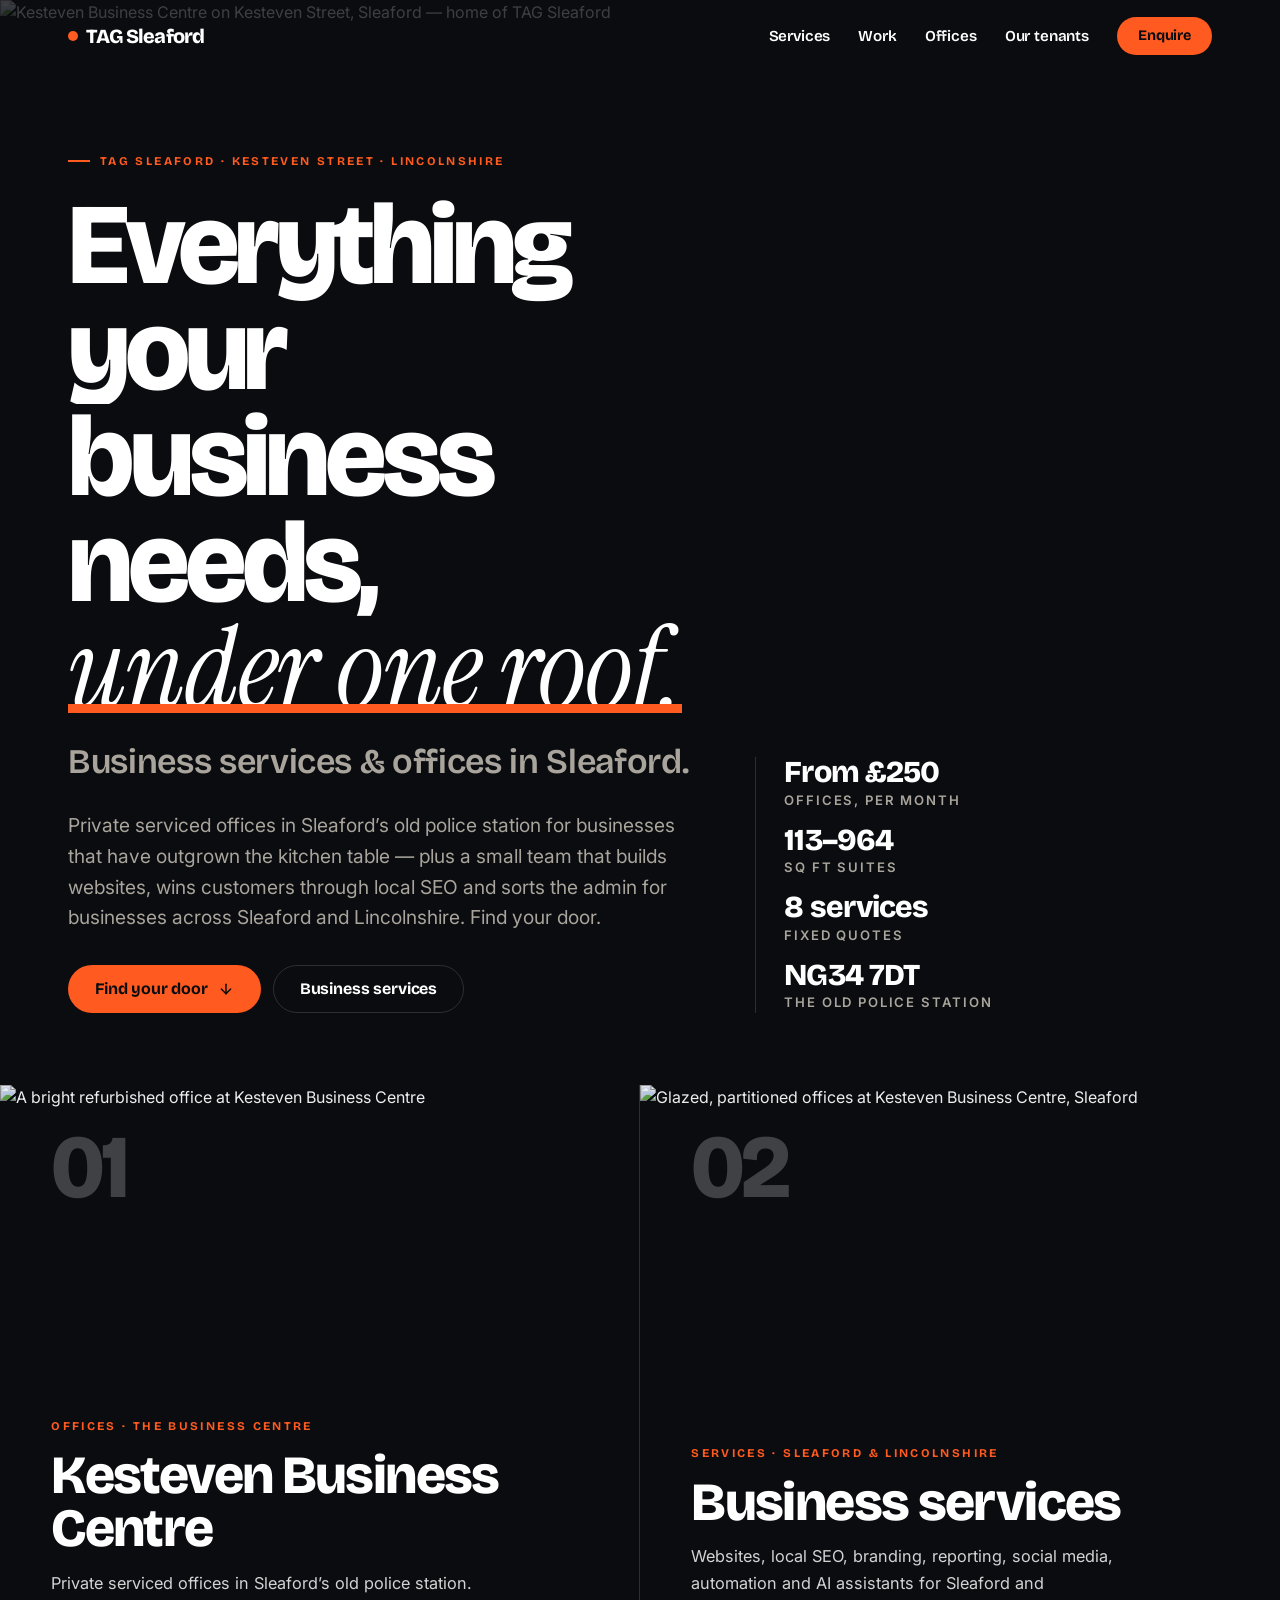
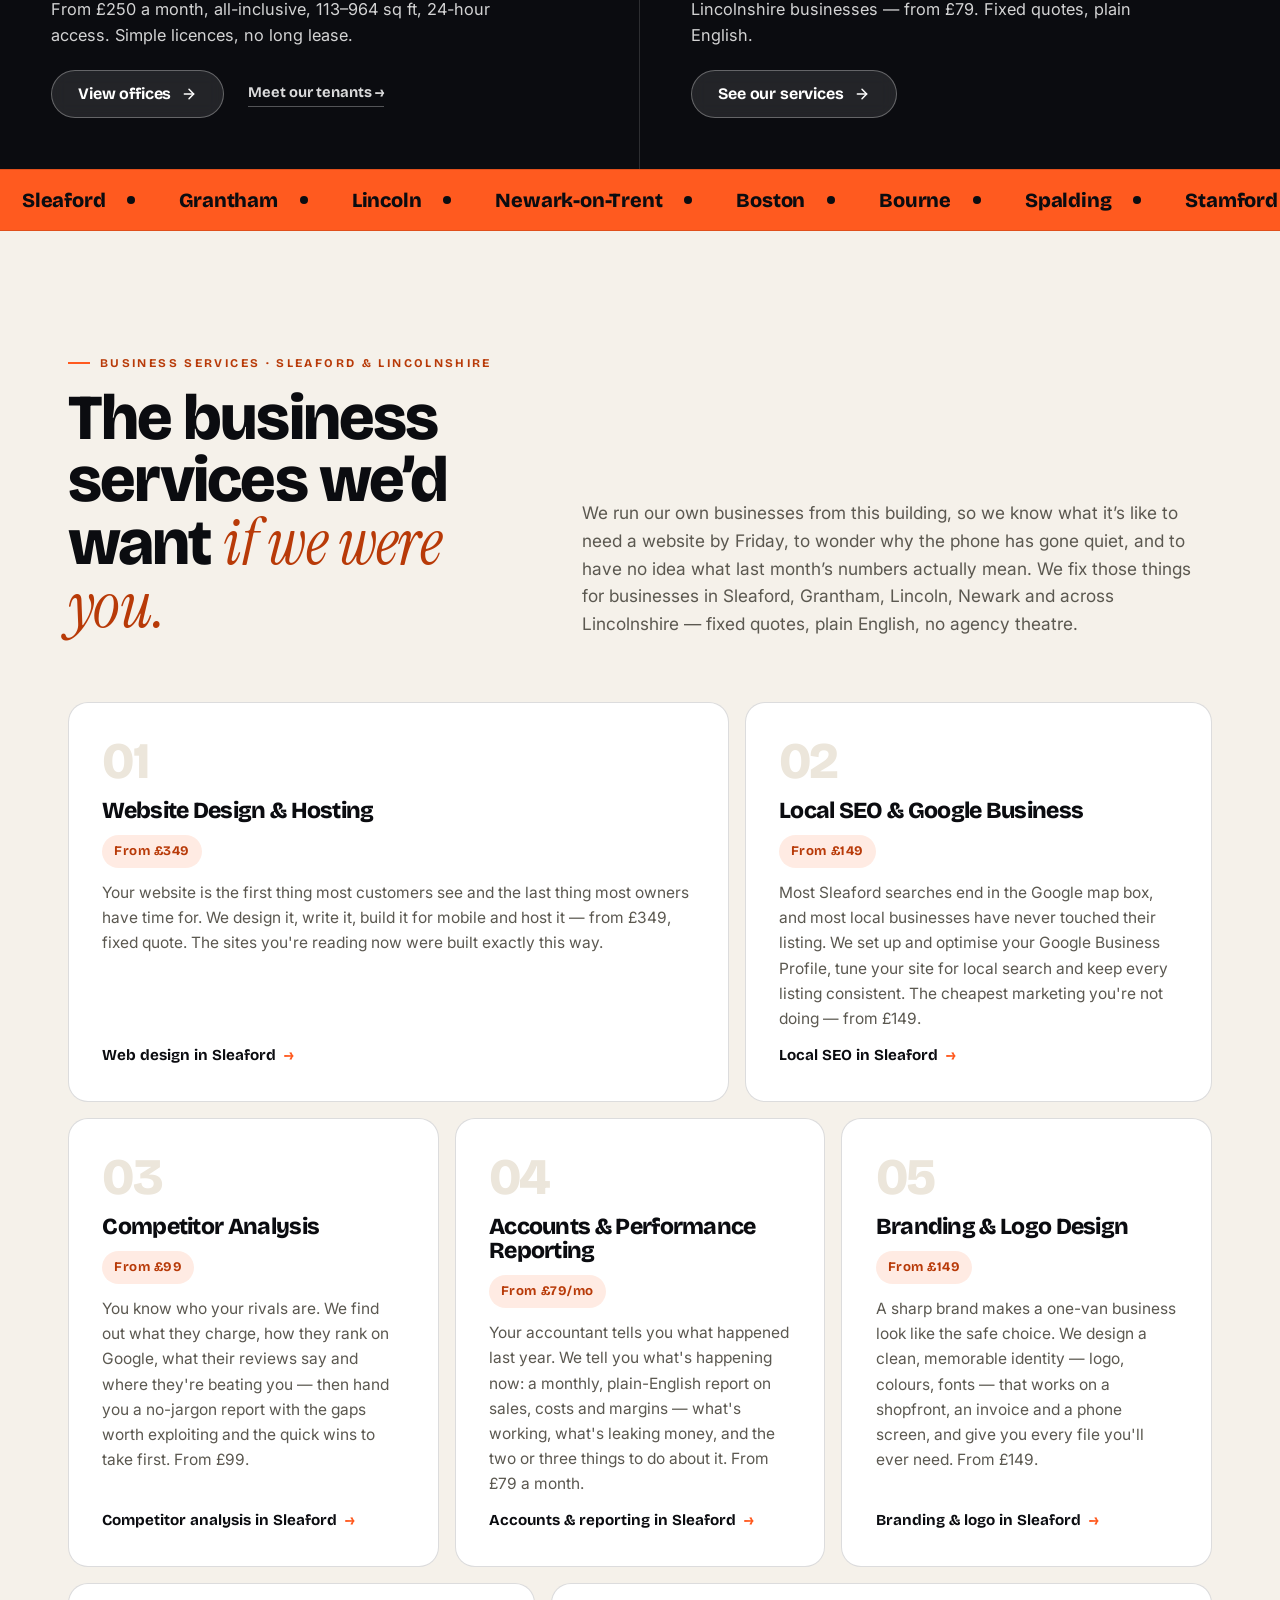
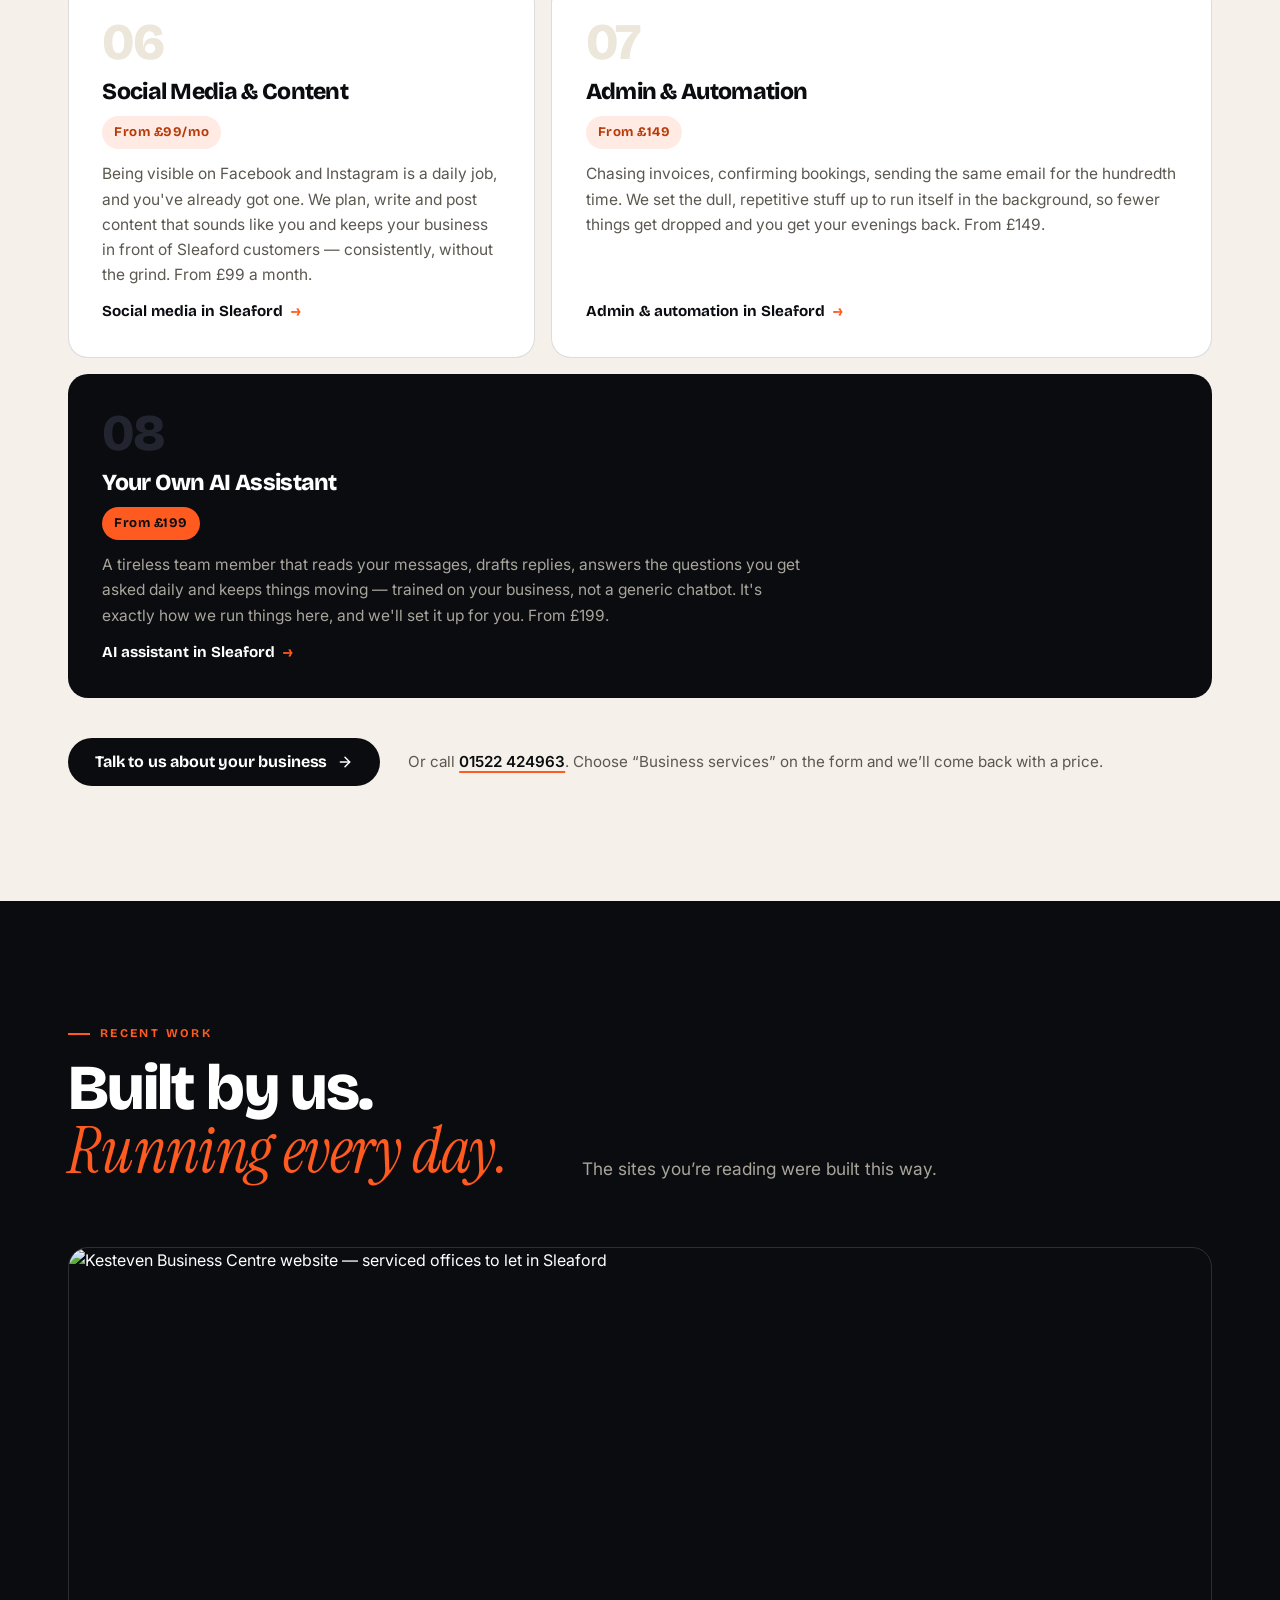
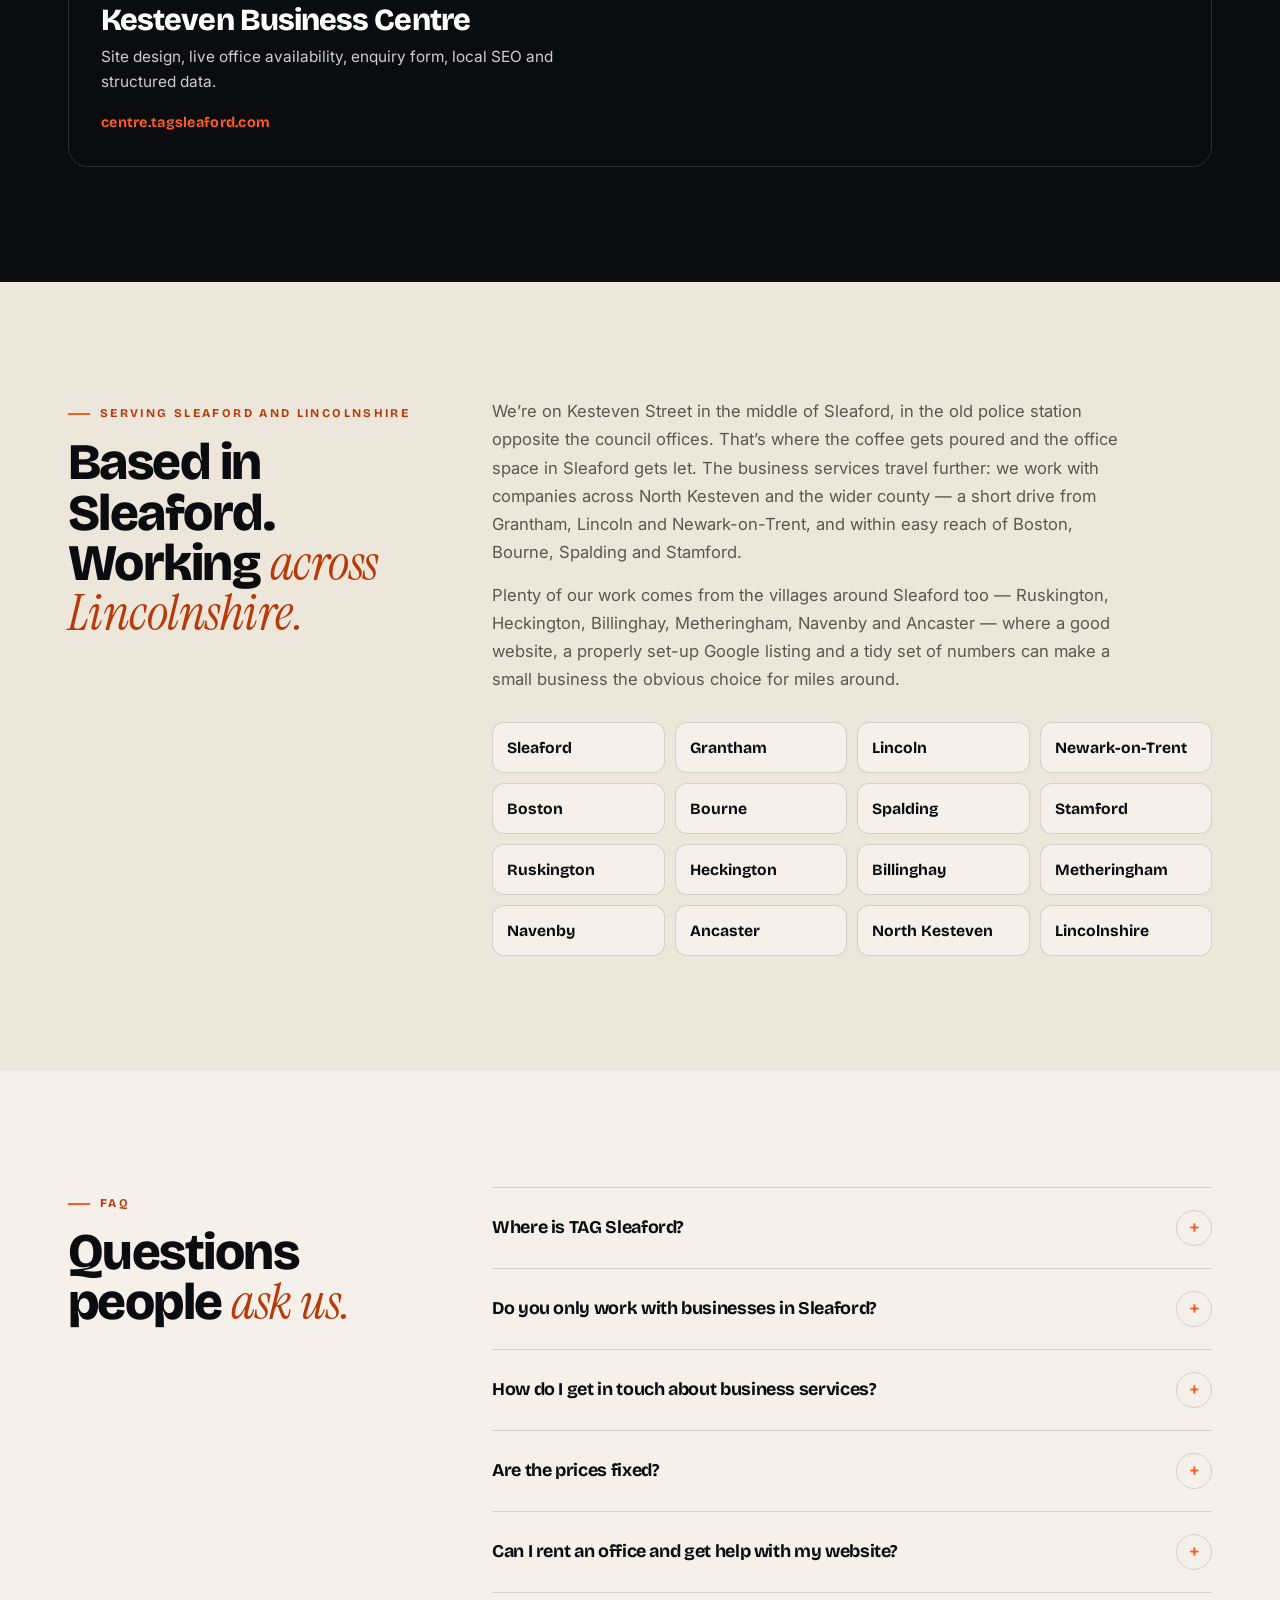
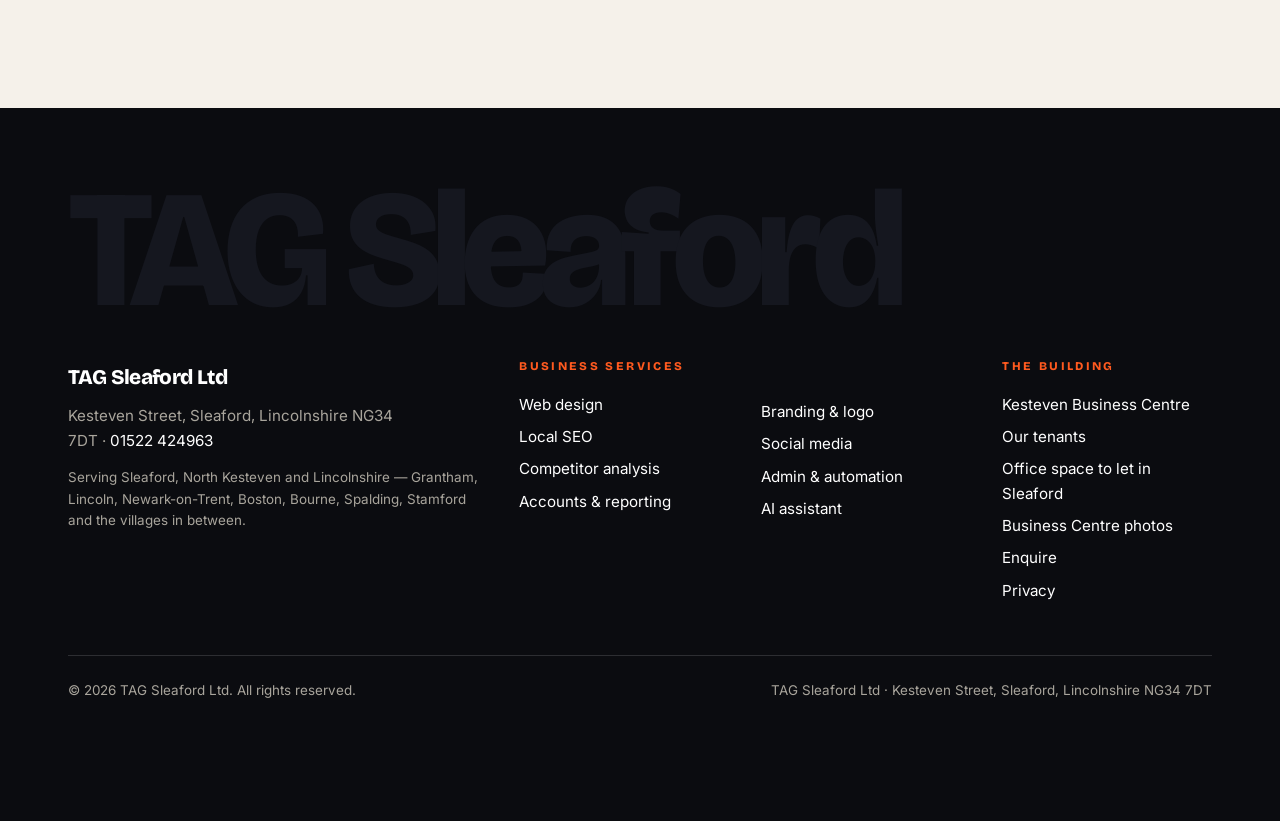
==== commit 840655aa: "Hub hero headline: Everything your business needs, under one roof" ====
--- a/index.html
+++ b/index.html
@@ -52,7 +52,7 @@
   <div class="wrap hero-grid">
     <div>
       <span class="eyebrow">TAG Sleaford &middot; Kesteven Street &middot; Lincolnshire</span>
-      <h1><span class="line"><span>One address.</span></span><span class="line"><span>Your front door,</span></span><span class="line"><span><span class="em">or many.</span></span></span><span class="line"><span class="h1-kicker" style="animation-delay:.36s">Business services &amp; offices in Sleaford.</span></span></h1>
+      <h1><span class="line"><span>Everything your</span></span><span class="line"><span>business needs,</span></span><span class="line"><span><span class="em">under one roof.</span></span></span><span class="line"><span class="h1-kicker" style="animation-delay:.36s">Business services &amp; offices in Sleaford.</span></span></h1>
       <p class="hero-lede">Private serviced offices in Sleaford&rsquo;s old police station for businesses that have outgrown the kitchen table &mdash; plus a small team that builds websites, wins customers through local SEO and sorts the admin for businesses across Sleaford and Lincolnshire. Find your door.</p>
       <div class="hero-actions">
         <a class="btn btn-accent" href="#doors">Find your door <svg viewBox="0 0 24 24" fill="none" stroke="currentColor" stroke-width="2.2" stroke-linecap="round" stroke-linejoin="round"><line x1="12" y1="5" x2="12" y2="19"/><polyline points="5 12 12 19 19 12"/></svg></a>
@@ -71,23 +71,25 @@
 <section class="doors" id="doors" style="padding:0">
   <div class="door">
     <img src="https://centre.tagsleaford.com/kbc-office-window.webp" alt="A bright refurbished office at Kesteven Business Centre" width="1024" height="677" loading="lazy">
+    <a class="door-cover" href="https://centre.tagsleaford.com" aria-hidden="true" tabindex="-1"></a>
     <span class="door-no">01</span>
     <span class="door-tag">Offices &middot; The Business Centre</span>
     <h2>Kesteven Business Centre</h2>
     <p>Private serviced offices in Sleaford&rsquo;s old police station. From &pound;250 a month, all-inclusive, 113&ndash;964 sq ft, 24-hour access. Simple licences, no long lease.</p>
     <div class="door-actions">
-      <a class="btn btn-line door-link" href="https://centre.tagsleaford.com">View offices <svg viewBox="0 0 24 24" fill="none" stroke="currentColor" stroke-width="2.2" stroke-linecap="round" stroke-linejoin="round"><line x1="5" y1="12" x2="19" y2="12"/><polyline points="12 5 19 12 12 19"/></svg></a>
+      <a class="btn btn-line" href="https://centre.tagsleaford.com">View offices <svg viewBox="0 0 24 24" fill="none" stroke="currentColor" stroke-width="2.2" stroke-linecap="round" stroke-linejoin="round"><line x1="5" y1="12" x2="19" y2="12"/><polyline points="12 5 19 12 12 19"/></svg></a>
       <a class="door-more" href="https://centre.tagsleaford.com/tenants.html">Meet our tenants &rarr;</a>
     </div>
   </div>
   <div class="door">
     <img src="https://centre.tagsleaford.com/kbc-office-partition.webp" alt="Glazed, partitioned offices at Kesteven Business Centre, Sleaford" width="1024" height="677" loading="lazy">
+    <a class="door-cover" href="#services" aria-hidden="true" tabindex="-1"></a>
     <span class="door-no">02</span>
     <span class="door-tag">Services &middot; Sleaford &amp; Lincolnshire</span>
     <h2>Business services</h2>
     <p>Websites, local SEO, branding, reporting, social media, automation and AI assistants for Sleaford and Lincolnshire businesses &mdash; from &pound;79. Fixed quotes, plain English.</p>
     <div class="door-actions">
-      <a class="btn btn-line door-link" href="#services">See our services <svg viewBox="0 0 24 24" fill="none" stroke="currentColor" stroke-width="2.2" stroke-linecap="round" stroke-linejoin="round"><line x1="5" y1="12" x2="19" y2="12"/><polyline points="12 5 19 12 12 19"/></svg></a>
+      <a class="btn btn-line" href="#services">See our services <svg viewBox="0 0 24 24" fill="none" stroke="currentColor" stroke-width="2.2" stroke-linecap="round" stroke-linejoin="round"><line x1="5" y1="12" x2="19" y2="12"/><polyline points="12 5 19 12 12 19"/></svg></a>
     </div>
   </div>
 </section>
--- a/styles.css
+++ b/styles.css
@@ -98,9 +98,9 @@
 .door p{max-width:44ch;color:rgba(255,255,255,.82);font-size:1.02rem;margin-bottom:22px}
 .door .btn{align-self:flex-start;background:rgba(255,255,255,.1);border-color:rgba(255,255,255,.3);color:#fff;backdrop-filter:blur(8px)}
 .door:hover .btn{background:var(--accent);border-color:var(--accent);color:var(--ink);gap:16px}
-.door-actions{display:flex;align-items:center;flex-wrap:wrap;gap:14px 24px}
-.door .door-link::after{content:"";position:absolute;inset:0;z-index:1}
-.door-more{position:relative;z-index:2;font-family:var(--display);font-weight:700;font-size:.92rem;color:#fff;opacity:.85;border-bottom:1.5px solid rgba(255,255,255,.35);padding-bottom:2px;transition:color .2s,border-color .2s,opacity .2s}
+.door-cover{position:absolute;inset:0;z-index:1}
+.door-actions{position:relative;z-index:2;display:flex;align-items:center;flex-wrap:wrap;gap:14px 24px}
+.door-more{font-family:var(--display);font-weight:700;font-size:.92rem;color:#fff;opacity:.85;border-bottom:1.5px solid rgba(255,255,255,.35);padding-bottom:2px;transition:color .2s,border-color .2s,opacity .2s}
 .door-more:hover{color:var(--accent);border-color:var(--accent);opacity:1}
 @media(max-width:760px){.doors{flex-direction:column;min-height:0}.door{min-height:62vh}.door:hover{flex:1 1 0}.door::after{top:auto;bottom:0;left:0;right:0;width:auto;height:1px}}
 
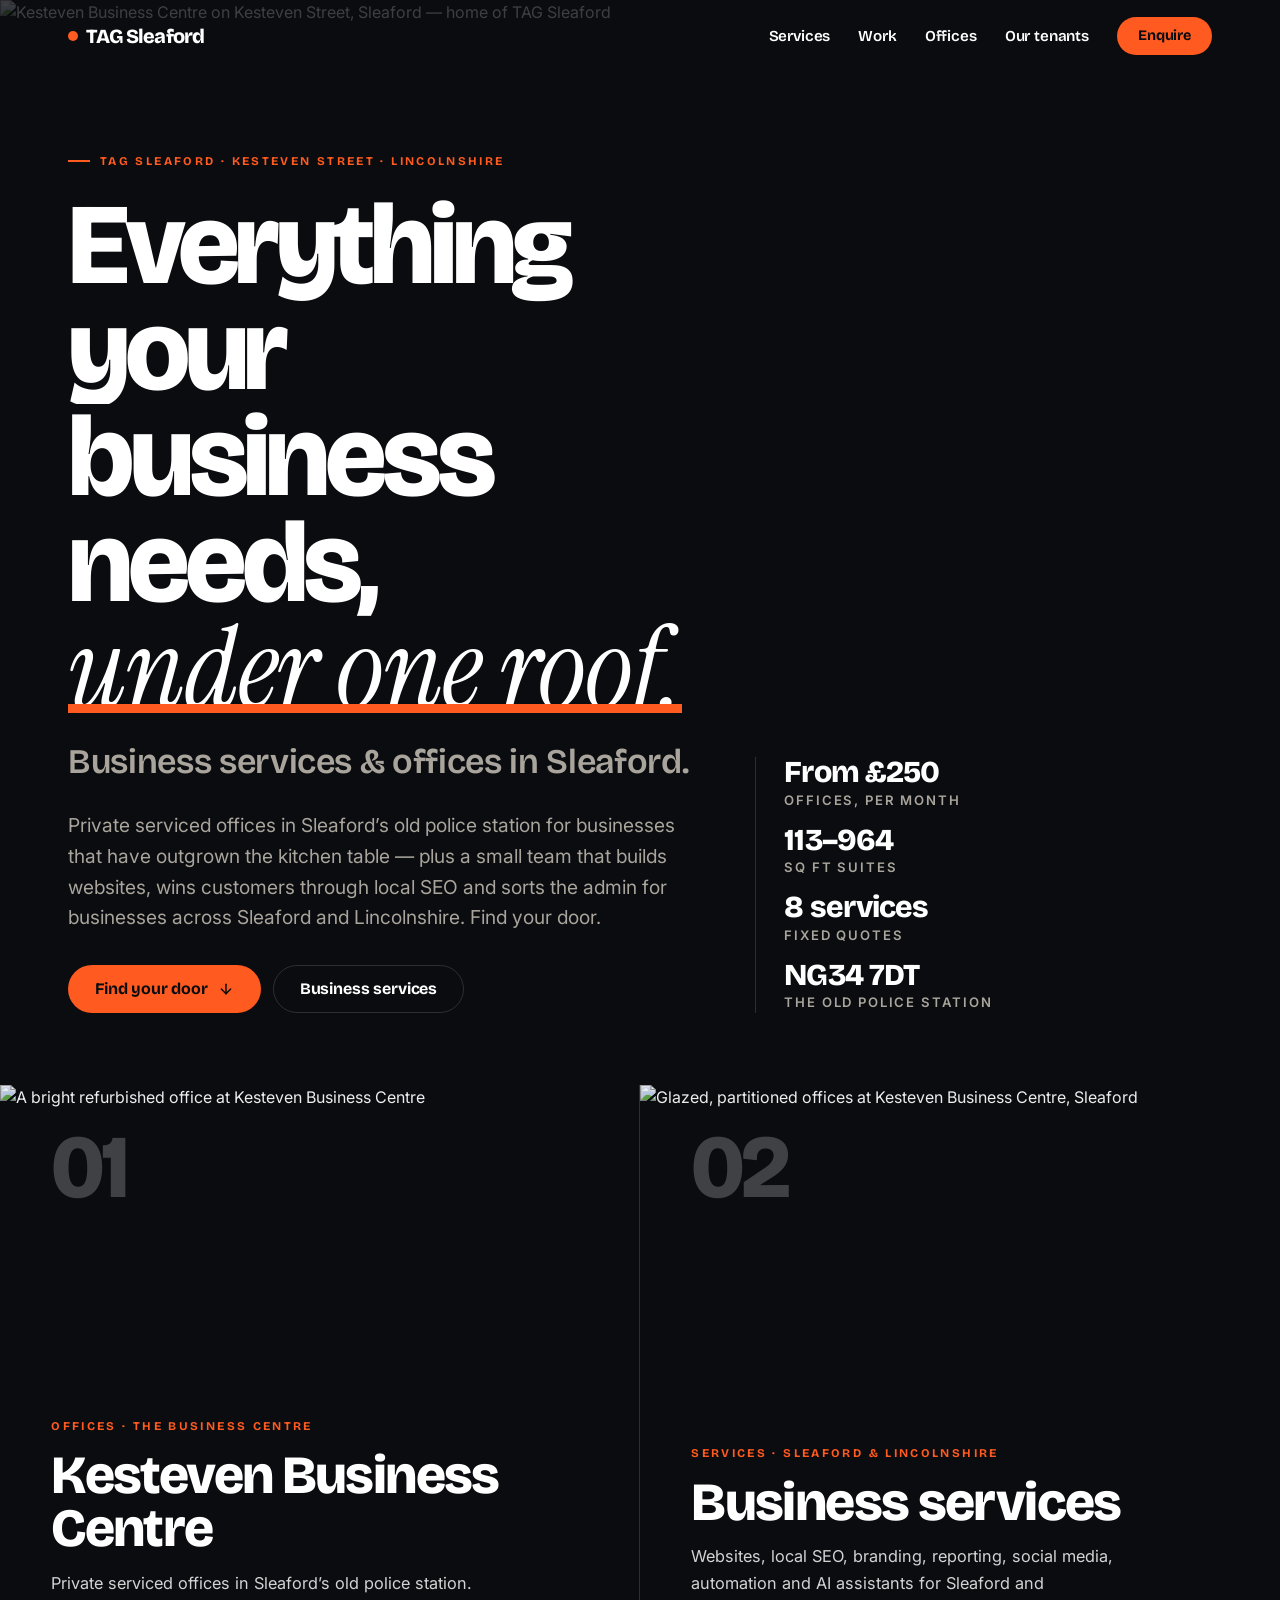
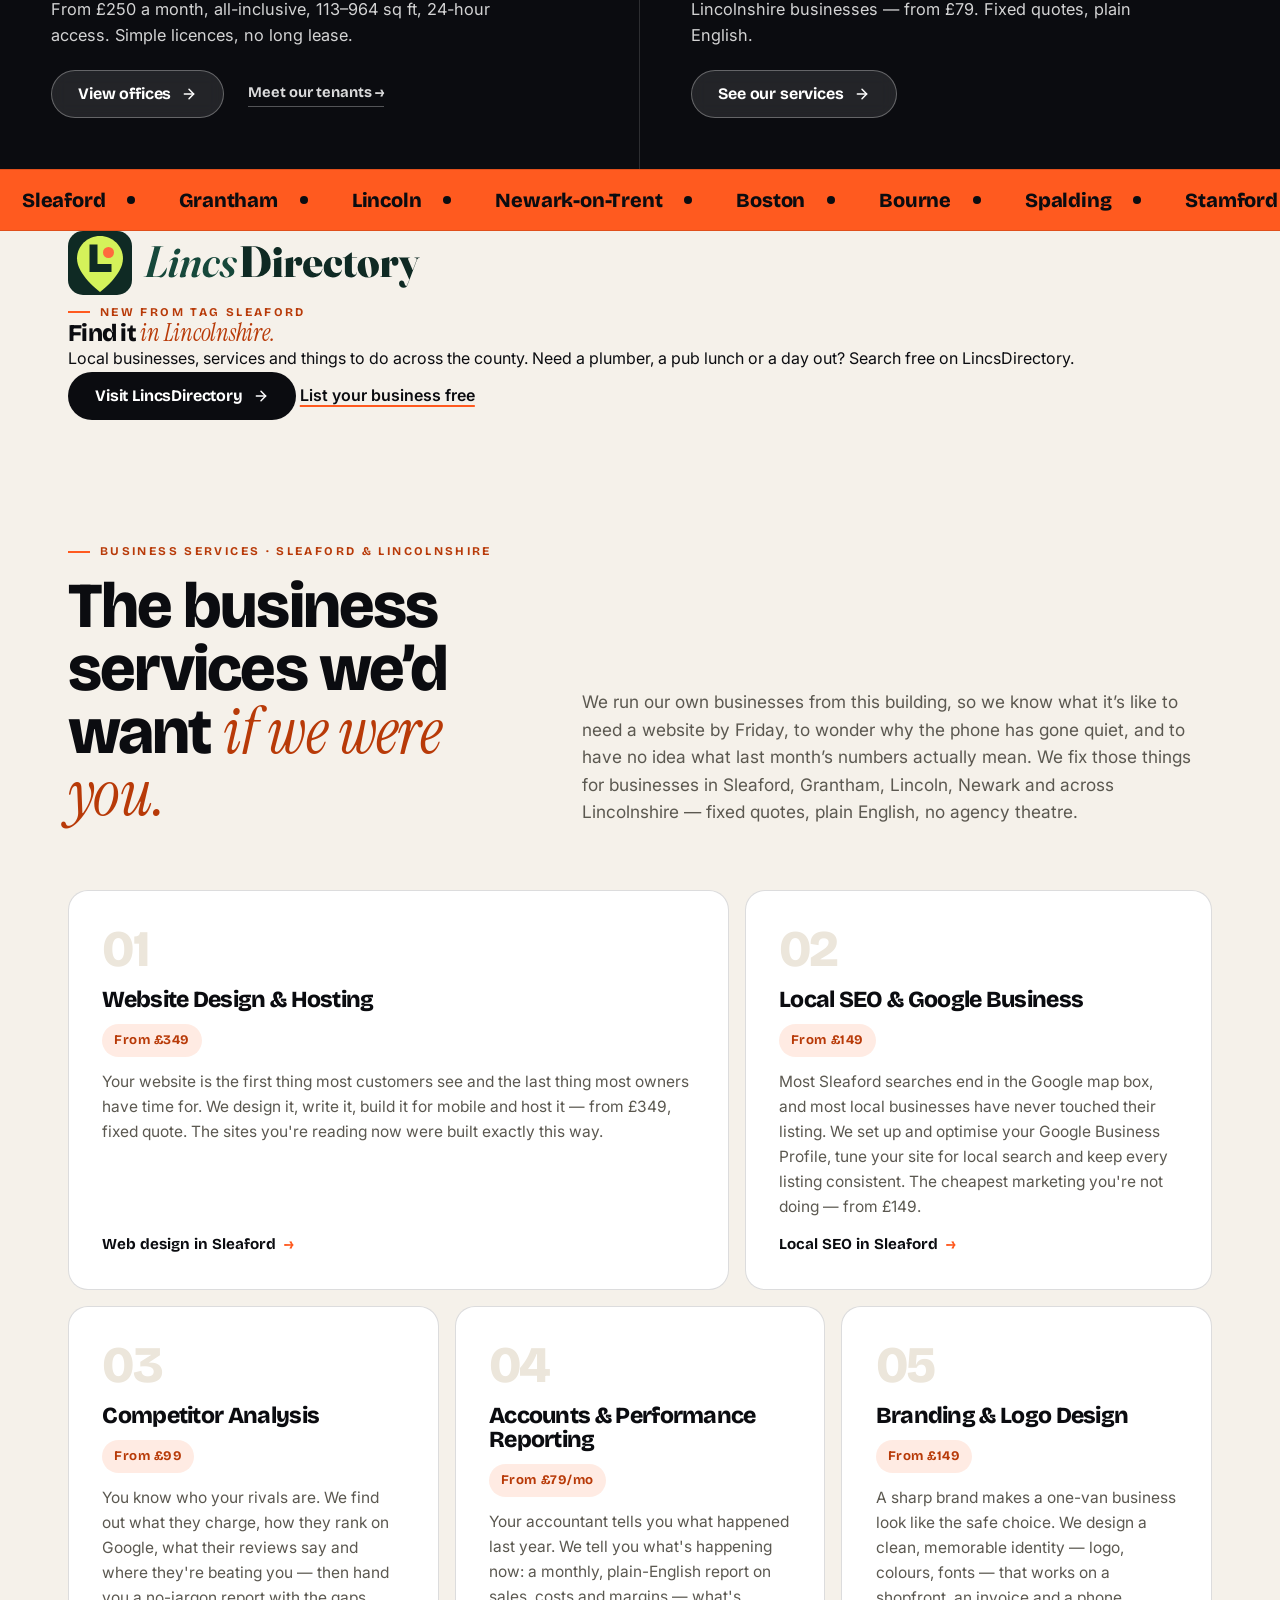
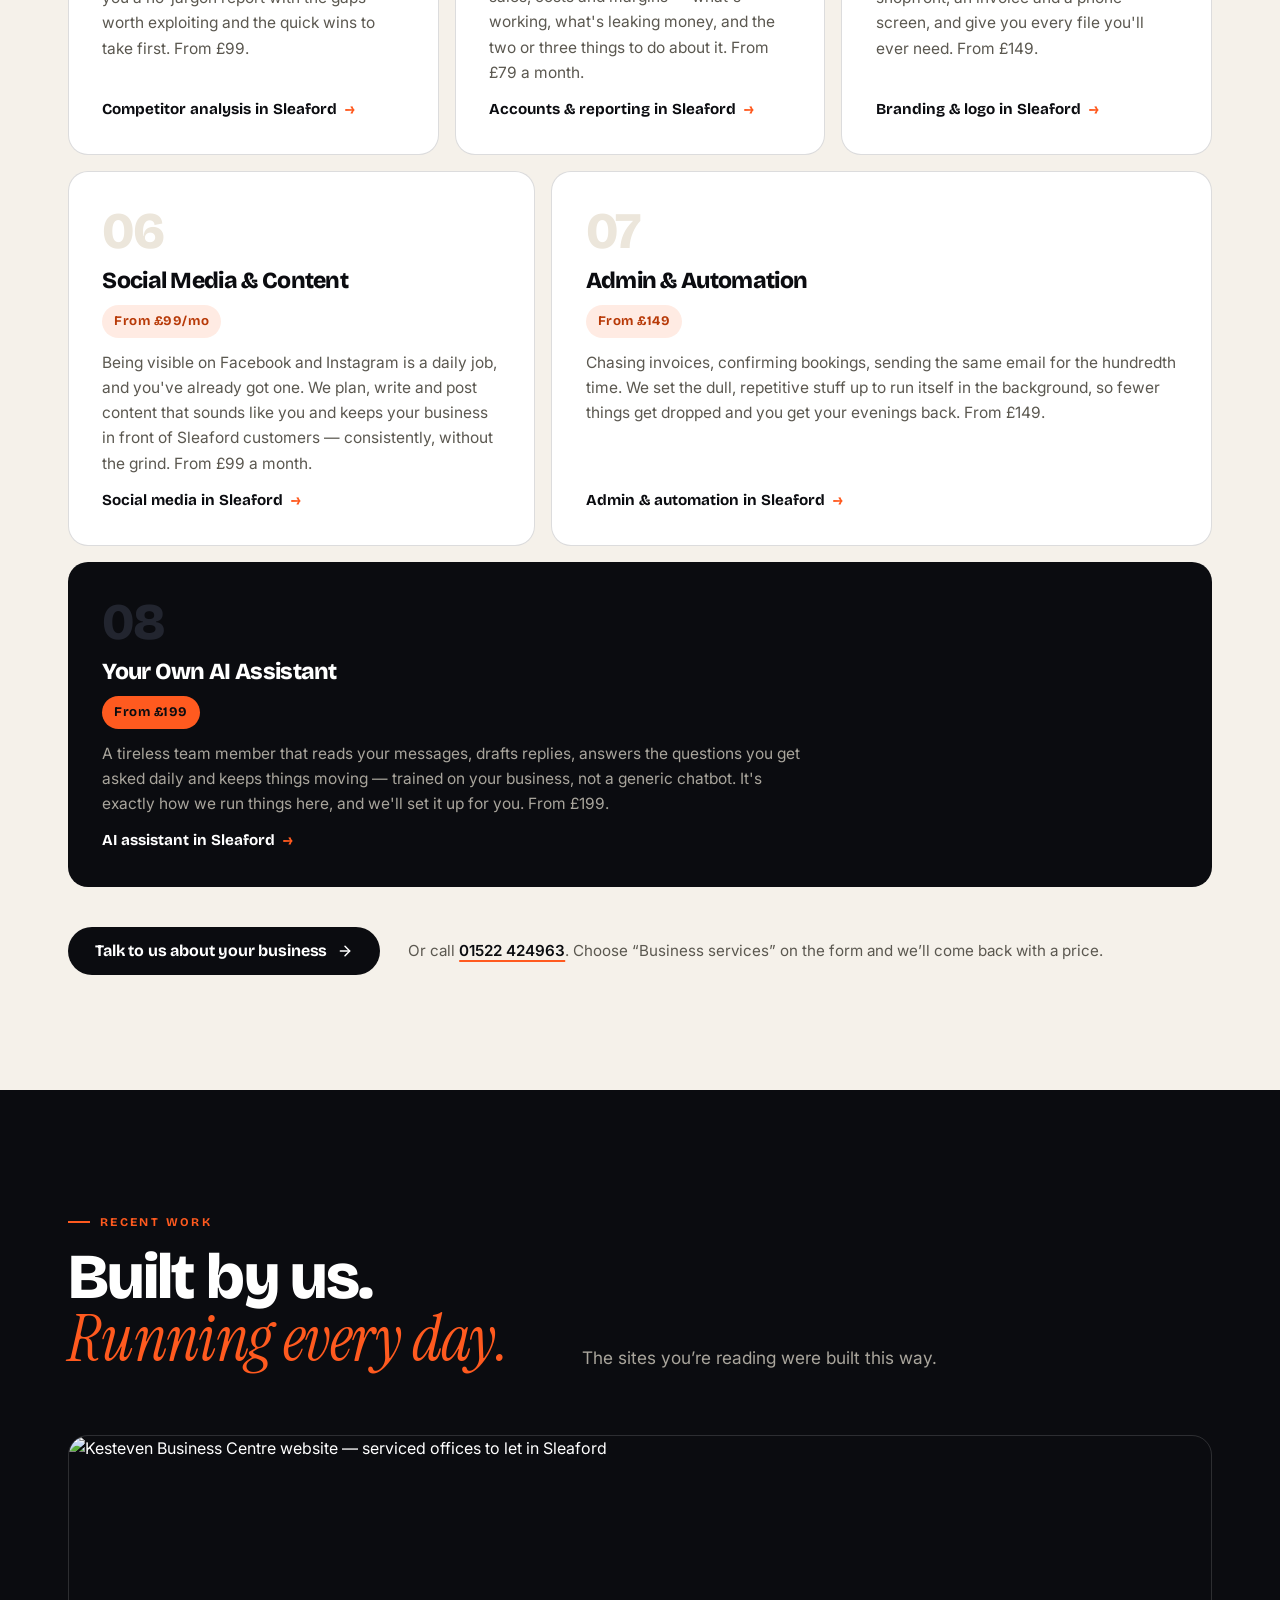
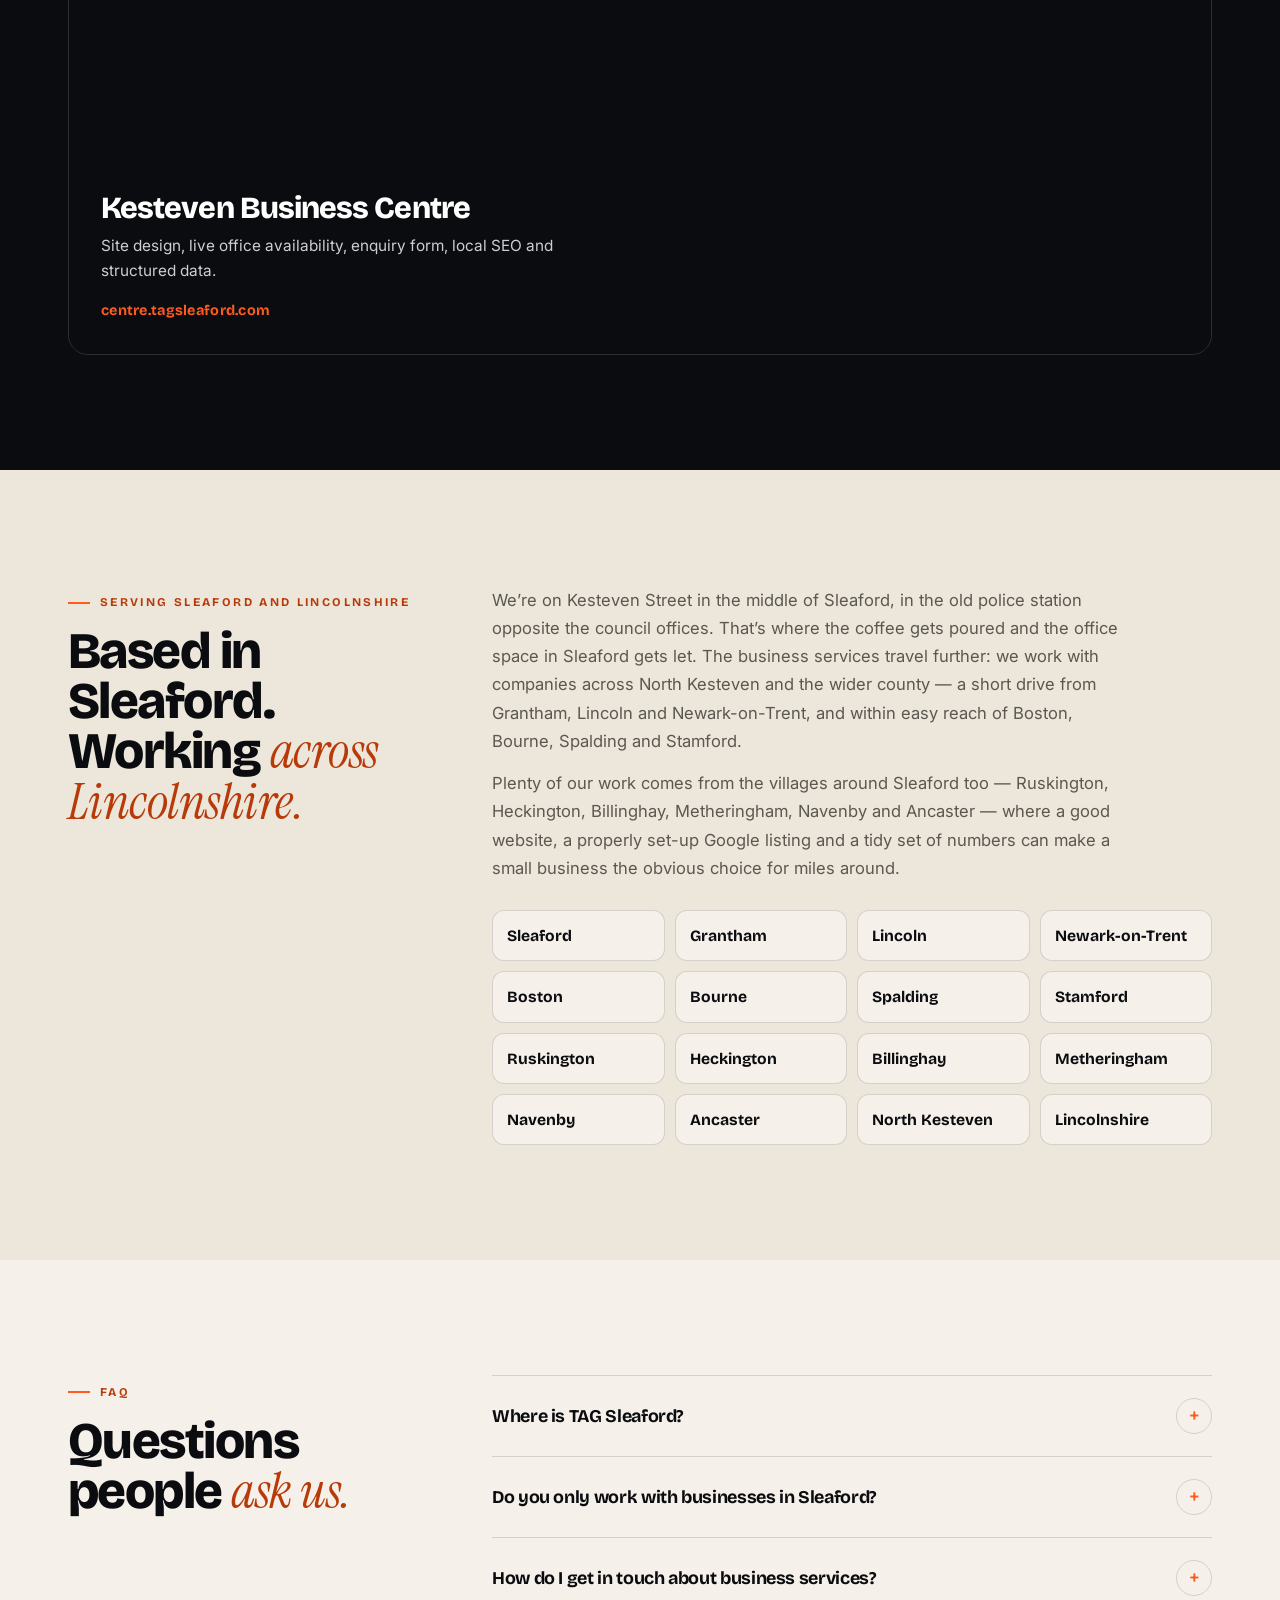
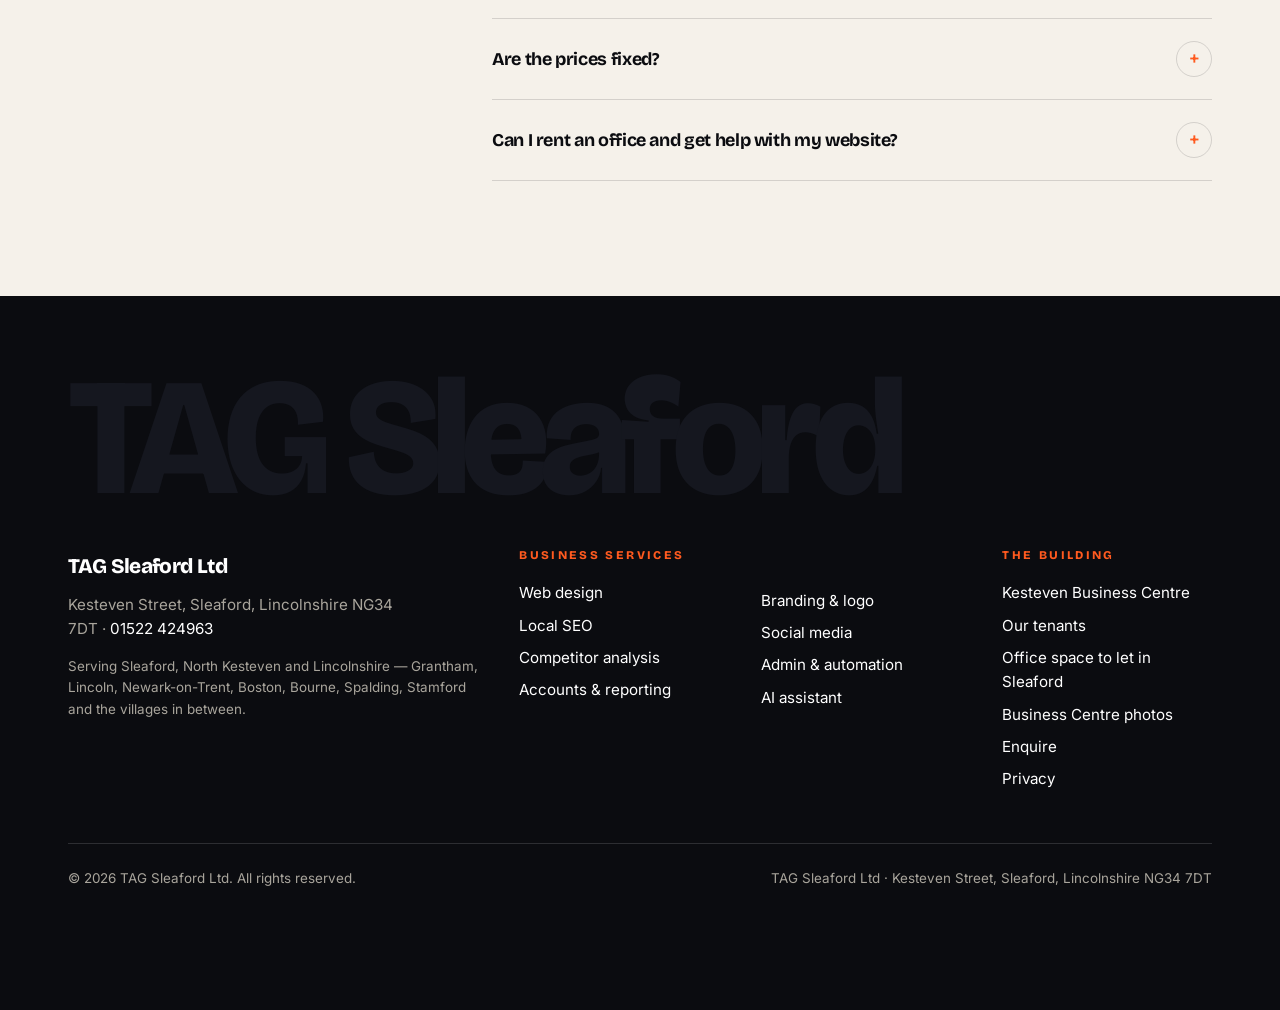
==== commit a3351b3b: "Home: add LincsDirectory banner between marquee and services" ====
--- a/index.html
+++ b/index.html
@@ -99,6 +99,23 @@
   <span>Sleaford</span><span>Grantham</span><span>Lincoln</span><span>Newark-on-Trent</span><span>Boston</span><span>Bourne</span><span>Spalding</span><span>Stamford</span><span>Ruskington</span><span>Heckington</span><span>Billinghay</span><span>Metheringham</span><span>Navenby</span><span>Ancaster</span><span>North Kesteven</span><span>Lincolnshire</span>
 </div></div>
 
+<aside class="ld-banner" aria-label="LincsDirectory">
+  <div class="wrap">
+    <div class="ld-card reveal">
+      <img class="ld-logo" src="lincsdirectory-logo.svg" alt="LincsDirectory" width="356" height="64" loading="lazy" decoding="async">
+      <div class="ld-text">
+        <span class="eyebrow">New from TAG Sleaford</span>
+        <h2>Find it <span class="em">in Lincolnshire.</span></h2>
+        <p>Local businesses, services and things to do across the county. Need a plumber, a pub lunch or a day out? Search free on LincsDirectory.</p>
+      </div>
+      <div class="ld-actions">
+        <a class="btn btn-ink" href="https://lincsdirectory.co.uk/">Visit LincsDirectory <svg viewBox="0 0 24 24" fill="none" stroke="currentColor" stroke-width="2.2" stroke-linecap="round" stroke-linejoin="round" aria-hidden="true"><line x1="5" y1="12" x2="19" y2="12"/><polyline points="12 5 19 12 12 19"/></svg></a>
+        <a class="link" href="https://lincsdirectory.co.uk/claim.html">List your business free</a>
+      </div>
+    </div>
+  </div>
+</aside>
+
 <section class="services" id="services">
   <div class="wrap">
     <div class="sec-head">
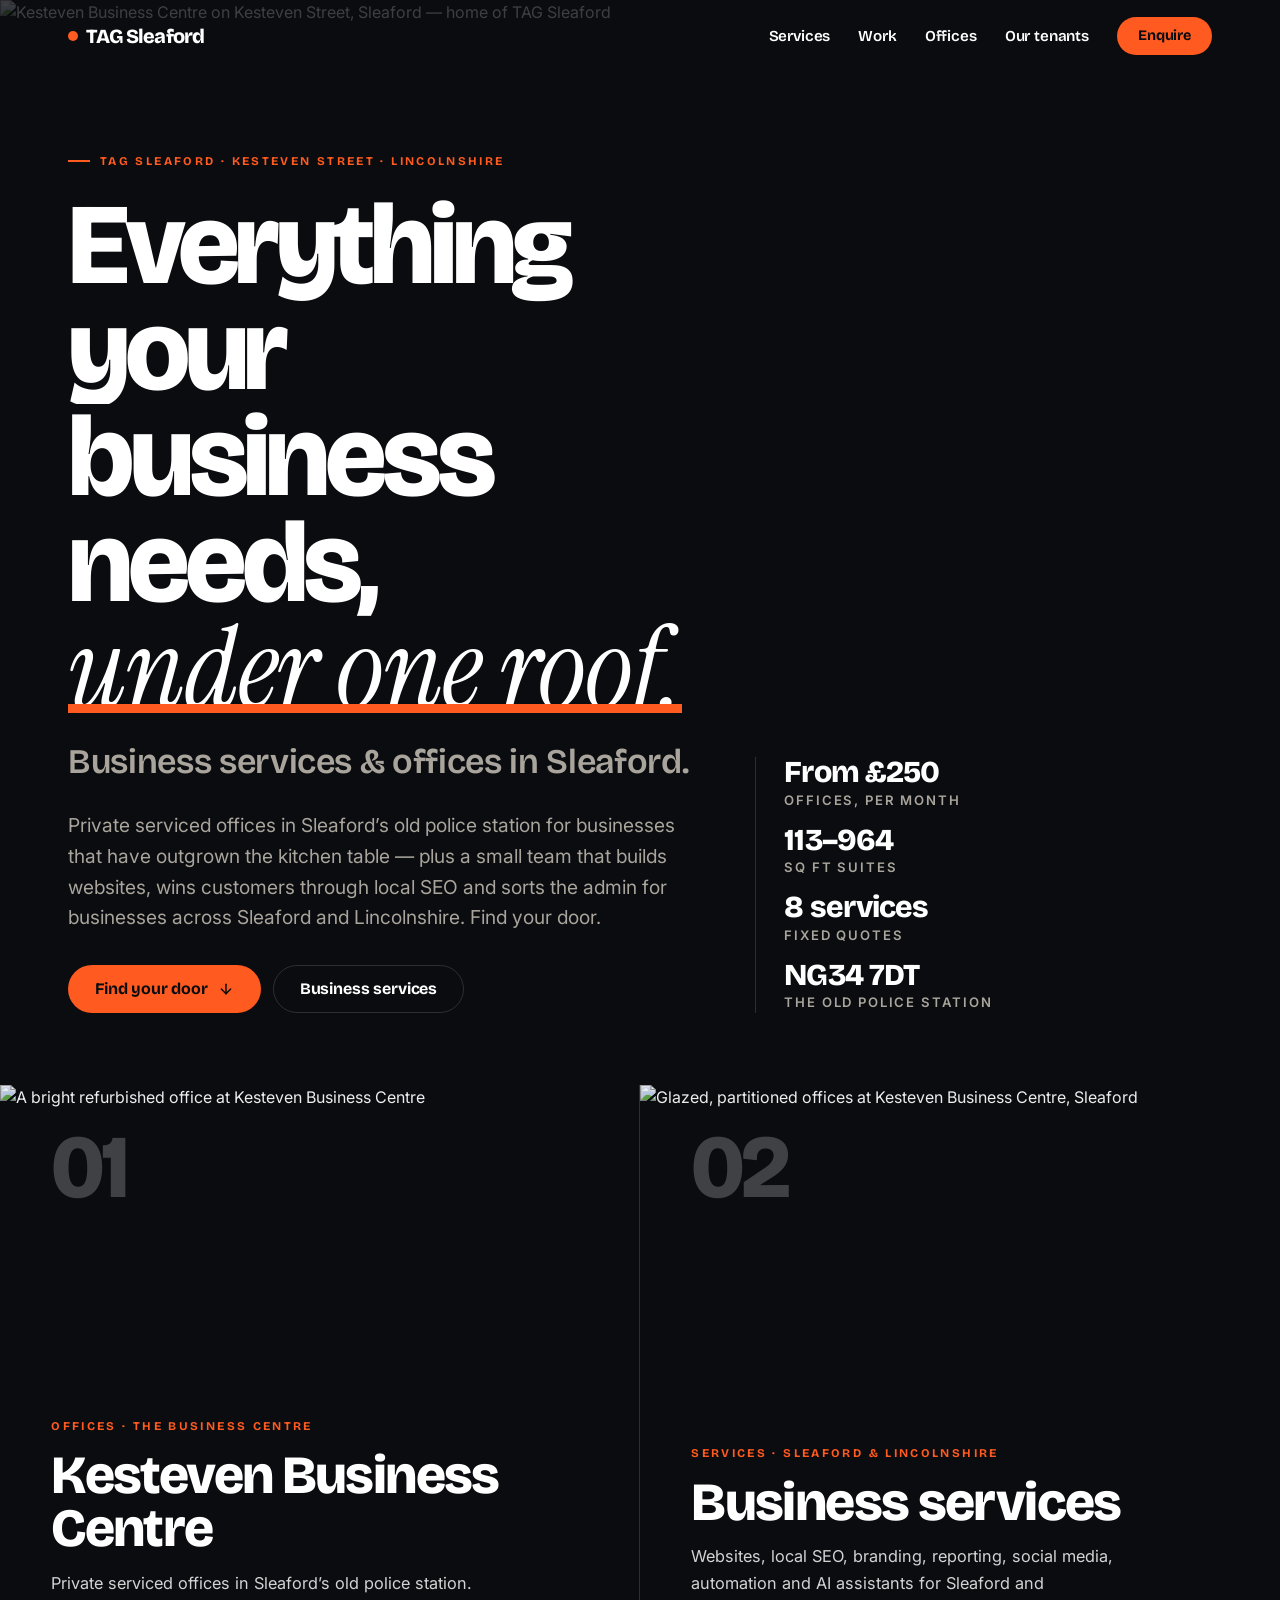
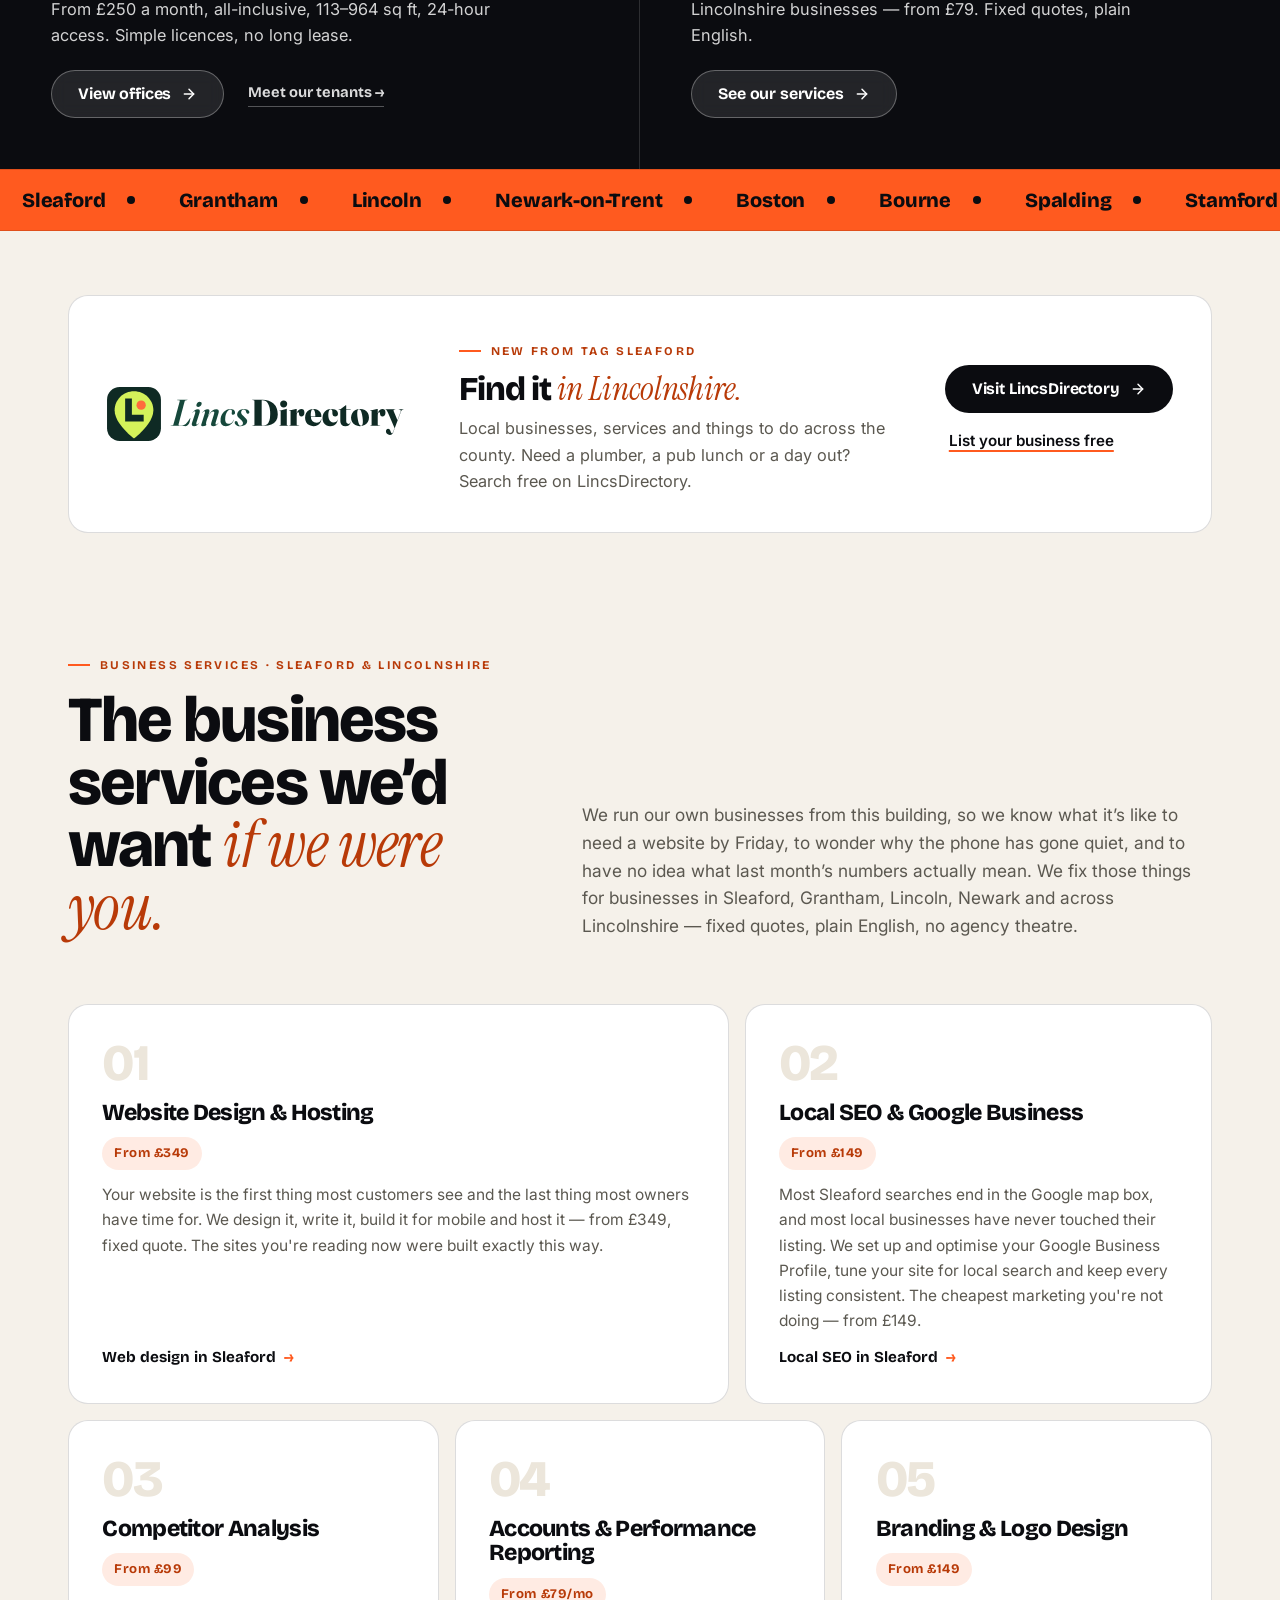
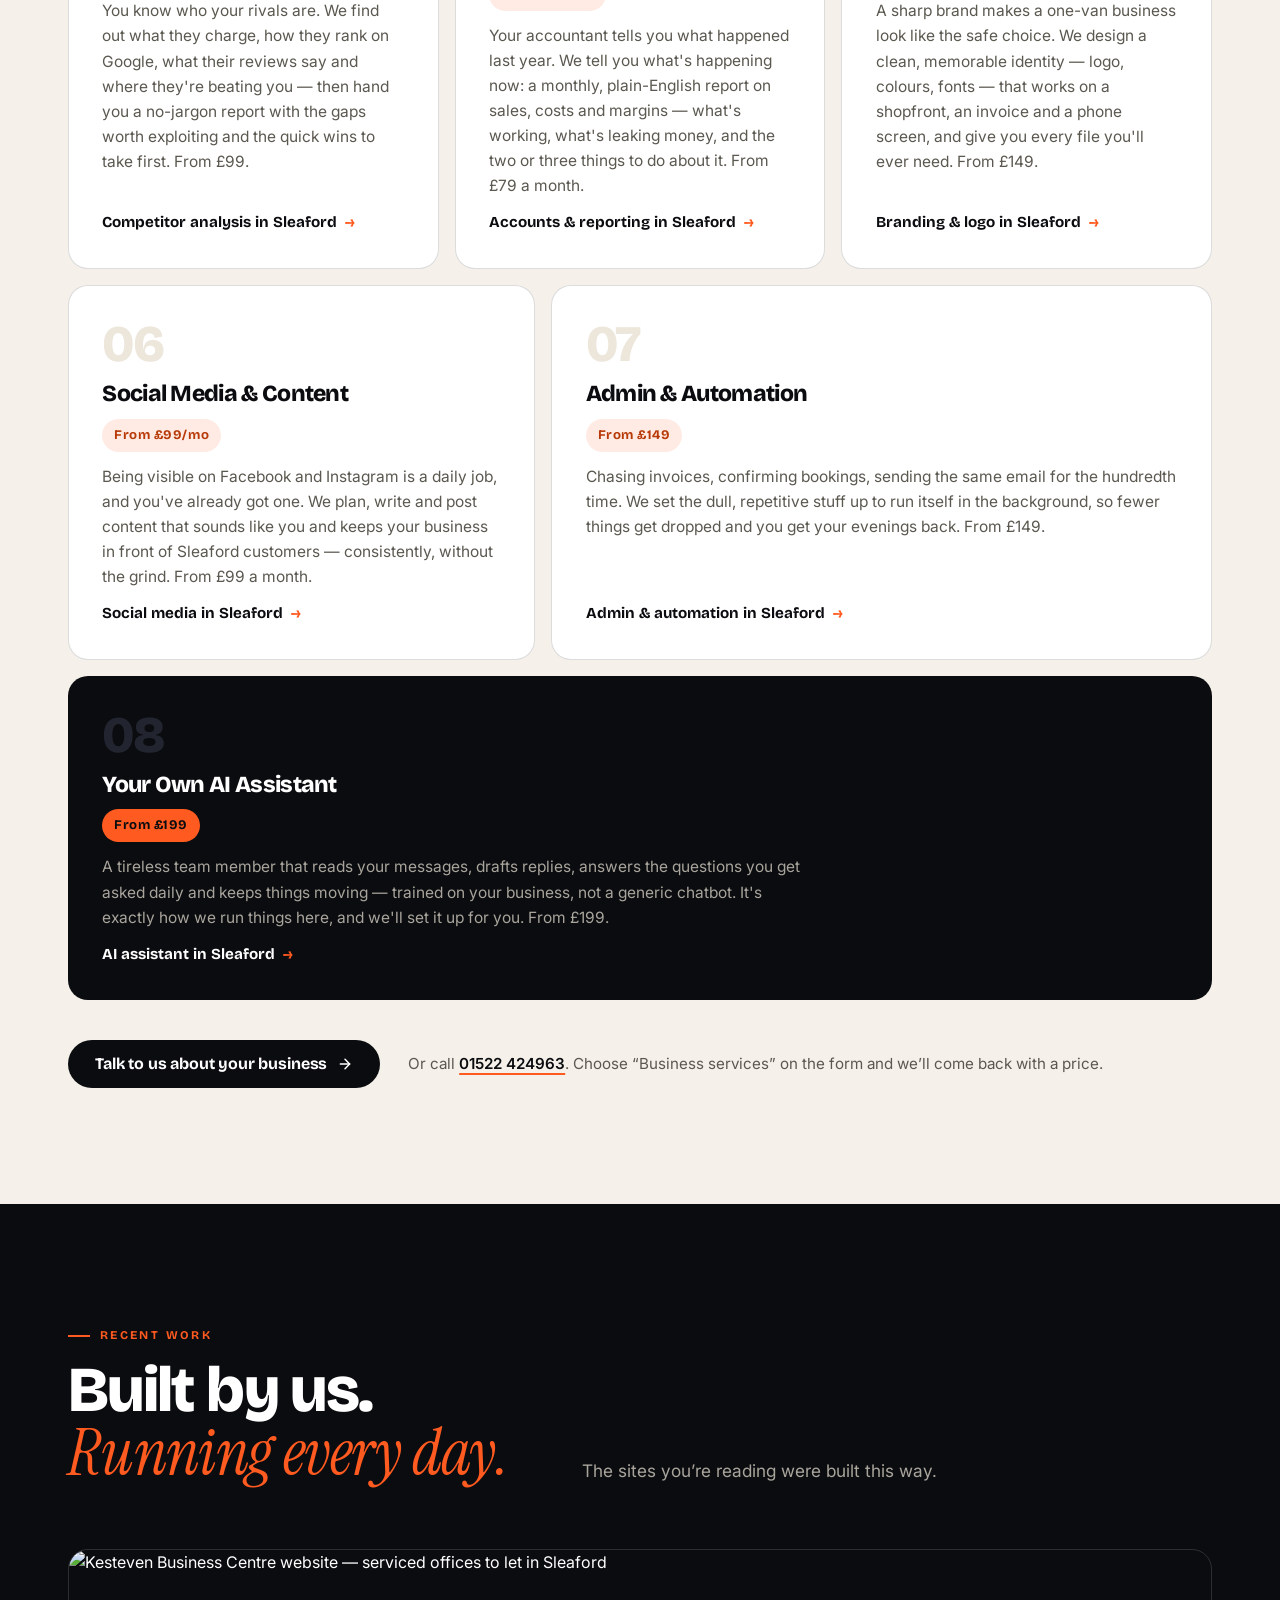
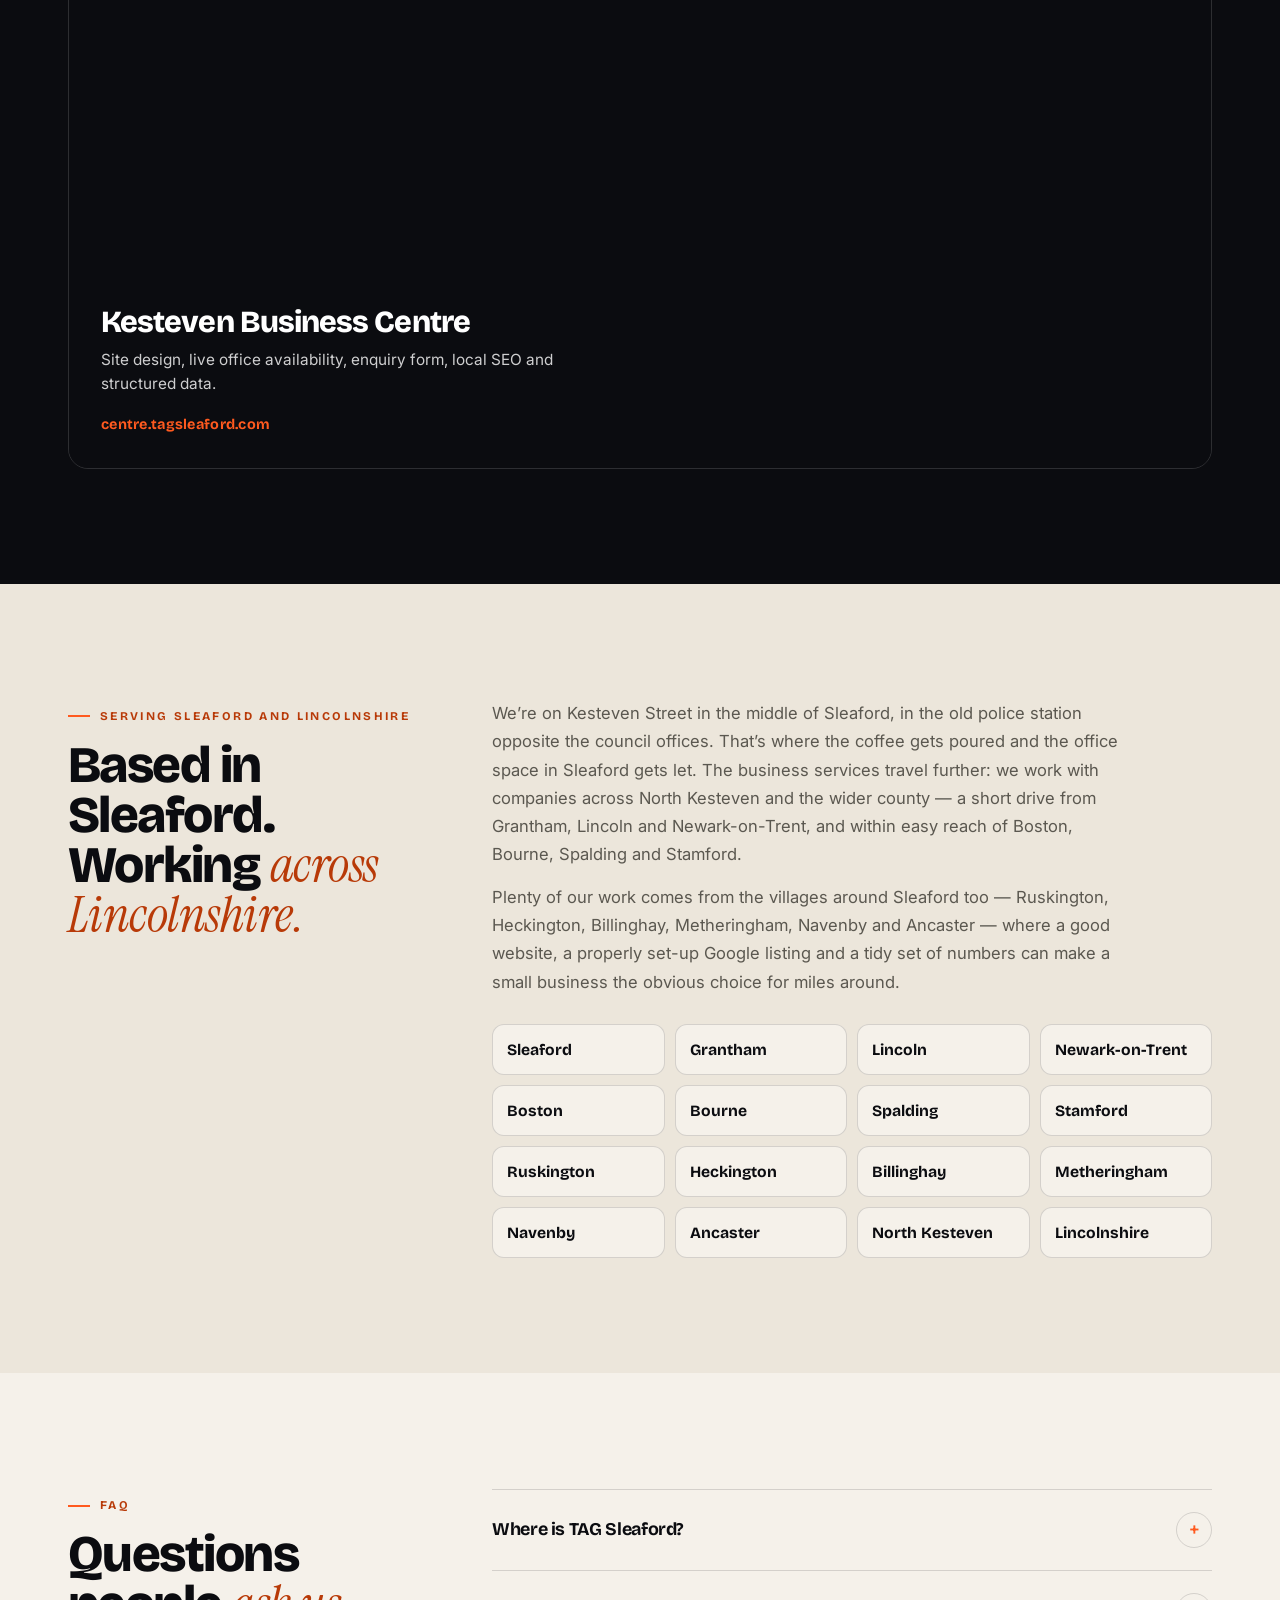
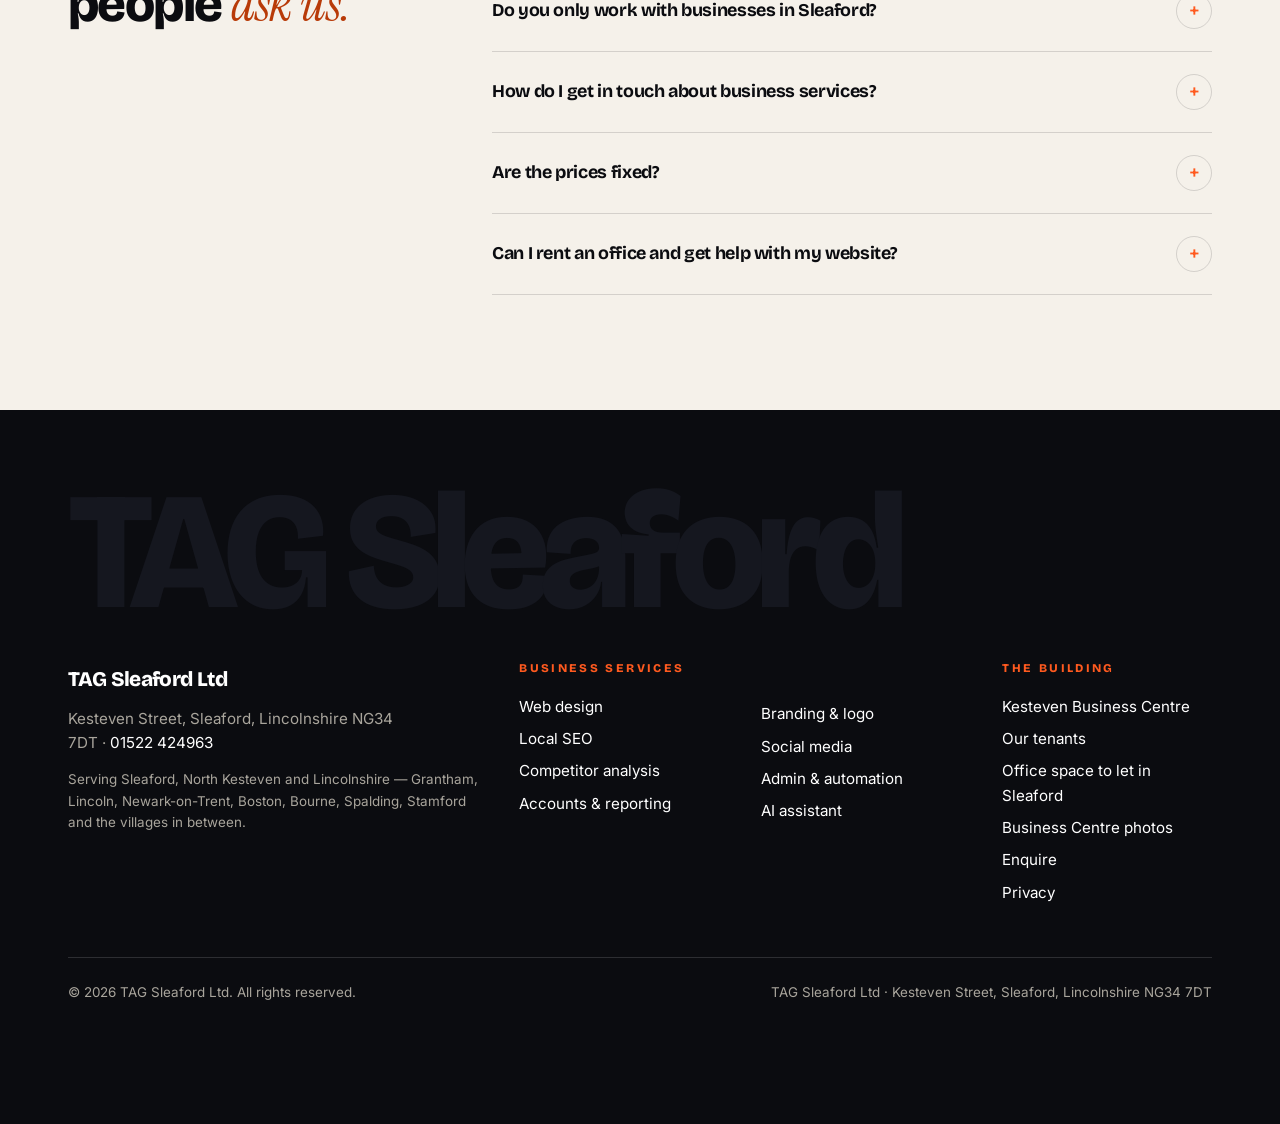
==== commit bfd2e46c: "Send enquiries to hello@lincsdirectory.co.uk" ====
--- a/index.html
+++ b/index.html
@@ -29,7 +29,7 @@
   <meta name="twitter:title" content="Business Services &amp; Offices in Sleaford | TAG Sleaford">
   <meta name="twitter:description" content="TAG Sleaford: Kesteven Business Centre offices from £250/month, plus web design, local SEO, branding, reporting, automation and AI for Sleaford businesses.">
   <meta name="twitter:image" content="https://centre.tagsleaford.com/kbc-exterior.webp">
-  <script type="application/ld+json">{"@context":"https://schema.org","@type":"ProfessionalService","name":"TAG Sleaford","url":"https://tagsleaford.com/","image":"https://centre.tagsleaford.com/kbc-exterior.webp","logo":"https://tagsleaford.com/logo.svg","description":"TAG Sleaford: Kesteven Business Centre offices from £250/month, plus web design, local SEO, branding, reporting, automation and AI for Sleaford businesses.","telephone":"+441522424963","email":"francis@tagsleaford.com","priceRange":"££","address":{"@type":"PostalAddress","streetAddress":"Kesteven Street","addressLocality":"Sleaford","addressRegion":"Lincolnshire","postalCode":"NG34 7DT","addressCountry":"GB"},"geo":{"@type":"GeoCoordinates","latitude":53.0082741,"longitude":-0.3950016},"areaServed":[{"@type":"City","name":"Sleaford"},{"@type":"City","name":"Grantham"},{"@type":"City","name":"Lincoln"},{"@type":"City","name":"Newark-on-Trent"},{"@type":"City","name":"Boston"},{"@type":"City","name":"Bourne"},{"@type":"City","name":"Spalding"},{"@type":"City","name":"Stamford"},{"@type":"Place","name":"Ruskington"},{"@type":"Place","name":"Heckington"},{"@type":"Place","name":"Billinghay"},{"@type":"Place","name":"Metheringham"},{"@type":"Place","name":"Navenby"},{"@type":"Place","name":"Ancaster"},{"@type":"AdministrativeArea","name":"North Kesteven"},{"@type":"AdministrativeArea","name":"Lincolnshire"}],"sameAs":["https://www.facebook.com/1095652570306521"],"hasOfferCatalog":{"@type":"OfferCatalog","name":"Business Services for Sleaford companies","itemListElement":[{"@type":"Offer","itemOffered":{"@type":"Service","name":"Website Design & Hosting","description":"Websites designed, built and hosted for Sleaford businesses.","provider":{"@type":"Organization","name":"TAG Sleaford"},"areaServed":[{"@type":"City","name":"Sleaford"},{"@type":"City","name":"Grantham"},{"@type":"City","name":"Lincoln"},{"@type":"City","name":"Newark-on-Trent"},{"@type":"City","name":"Boston"},{"@type":"City","name":"Bourne"},{"@type":"City","name":"Spalding"},{"@type":"City","name":"Stamford"},{"@type":"Place","name":"Ruskington"},{"@type":"Place","name":"Heckington"},{"@type":"Place","name":"Billinghay"},{"@type":"Place","name":"Metheringham"},{"@type":"Place","name":"Navenby"},{"@type":"Place","name":"Ancaster"},{"@type":"AdministrativeArea","name":"North Kesteven"},{"@type":"AdministrativeArea","name":"Lincolnshire"}],"url":"https://tagsleaford.com/web-design-sleaford.html"},"price":"349","priceCurrency":"GBP","url":"https://tagsleaford.com/web-design-sleaford.html"},{"@type":"Offer","itemOffered":{"@type":"Service","name":"Local SEO & Google Business","description":"Get found on Google by customers searching in Sleaford & Lincolnshire.","provider":{"@type":"Organization","name":"TAG Sleaford"},"areaServed":[{"@type":"City","name":"Sleaford"},{"@type":"City","name":"Grantham"},{"@type":"City","name":"Lincoln"},{"@type":"City","name":"Newark-on-Trent"},{"@type":"City","name":"Boston"},{"@type":"City","name":"Bourne"},{"@type":"City","name":"Spalding"},{"@type":"City","name":"Stamford"},{"@type":"Place","name":"Ruskington"},{"@type":"Place","name":"Heckington"},{"@type":"Place","name":"Billinghay"},{"@type":"Place","name":"Metheringham"},{"@type":"Place","name":"Navenby"},{"@type":"Place","name":"Ancaster"},{"@type":"AdministrativeArea","name":"North Kesteven"},{"@type":"AdministrativeArea","name":"Lincolnshire"}],"url":"https://tagsleaford.com/local-seo-sleaford.html"},"price":"149","priceCurrency":"GBP","url":"https://tagsleaford.com/local-seo-sleaford.html"},{"@type":"Offer","itemOffered":{"@type":"Service","name":"Competitor Analysis","description":"See exactly what your local competitors are doing online.","provider":{"@type":"Organization","name":"TAG Sleaford"},"areaServed":[{"@type":"City","name":"Sleaford"},{"@type":"City","name":"Grantham"},{"@type":"City","name":"Lincoln"},{"@type":"City","name":"Newark-on-Trent"},{"@type":"City","name":"Boston"},{"@type":"City","name":"Bourne"},{"@type":"City","name":"Spalding"},{"@type":"City","name":"Stamford"},{"@type":"Place","name":"Ruskington"},{"@type":"Place","name":"Heckington"},{"@type":"Place","name":"Billinghay"},{"@type":"Place","name":"Metheringham"},{"@type":"Place","name":"Navenby"},{"@type":"Place","name":"Ancaster"},{"@type":"AdministrativeArea","name":"North Kesteven"},{"@type":"AdministrativeArea","name":"Lincolnshire"}],"url":"https://tagsleaford.com/competitor-analysis-sleaford.html"},"price":"99","priceCurrency":"GBP","url":"https://tagsleaford.com/competitor-analysis-sleaford.html"},{"@type":"Offer","itemOffered":{"@type":"Service","name":"Accounts & Performance Reporting","description":"Your numbers explained in plain English, every month.","provider":{"@type":"Organization","name":"TAG Sleaford"},"areaServed":[{"@type":"City","name":"Sleaford"},{"@type":"City","name":"Grantham"},{"@type":"City","name":"Lincoln"},{"@type":"City","name":"Newark-on-Trent"},{"@type":"City","name":"Boston"},{"@type":"City","name":"Bourne"},{"@type":"City","name":"Spalding"},{"@type":"City","name":"Stamford"},{"@type":"Place","name":"Ruskington"},{"@type":"Place","name":"Heckington"},{"@type":"Place","name":"Billinghay"},{"@type":"Place","name":"Metheringham"},{"@type":"Place","name":"Navenby"},{"@type":"Place","name":"Ancaster"},{"@type":"AdministrativeArea","name":"North Kesteven"},{"@type":"AdministrativeArea","name":"Lincolnshire"}],"url":"https://tagsleaford.com/accounts-reporting-sleaford.html"},"price":"79","priceCurrency":"GBP","url":"https://tagsleaford.com/accounts-reporting-sleaford.html"},{"@type":"Offer","itemOffered":{"@type":"Service","name":"Branding & Logo Design","description":"A distinctive brand identity for your business.","provider":{"@type":"Organization","name":"TAG Sleaford"},"areaServed":[{"@type":"City","name":"Sleaford"},{"@type":"City","name":"Grantham"},{"@type":"City","name":"Lincoln"},{"@type":"City","name":"Newark-on-Trent"},{"@type":"City","name":"Boston"},{"@type":"City","name":"Bourne"},{"@type":"City","name":"Spalding"},{"@type":"City","name":"Stamford"},{"@type":"Place","name":"Ruskington"},{"@type":"Place","name":"Heckington"},{"@type":"Place","name":"Billinghay"},{"@type":"Place","name":"Metheringham"},{"@type":"Place","name":"Navenby"},{"@type":"Place","name":"Ancaster"},{"@type":"AdministrativeArea","name":"North Kesteven"},{"@type":"AdministrativeArea","name":"Lincolnshire"}],"url":"https://tagsleaford.com/branding-logo-design-sleaford.html"},"price":"149","priceCurrency":"GBP","url":"https://tagsleaford.com/branding-logo-design-sleaford.html"},{"@type":"Offer","itemOffered":{"@type":"Service","name":"Social Media & Content","description":"Sharp, consistent social content that gets seen.","provider":{"@type":"Organization","name":"TAG Sleaford"},"areaServed":[{"@type":"City","name":"Sleaford"},{"@type":"City","name":"Grantham"},{"@type":"City","name":"Lincoln"},{"@type":"City","name":"Newark-on-Trent"},{"@type":"City","name":"Boston"},{"@type":"City","name":"Bourne"},{"@type":"City","name":"Spalding"},{"@type":"City","name":"Stamford"},{"@type":"Place","name":"Ruskington"},{"@type":"Place","name":"Heckington"},{"@type":"Place","name":"Billinghay"},{"@type":"Place","name":"Metheringham"},{"@type":"Place","name":"Navenby"},{"@type":"Place","name":"Ancaster"},{"@type":"AdministrativeArea","name":"North Kesteven"},{"@type":"AdministrativeArea","name":"Lincolnshire"}],"url":"https://tagsleaford.com/social-media-sleaford.html"},"price":"99","priceCurrency":"GBP","url":"https://tagsleaford.com/social-media-sleaford.html"},{"@type":"Offer","itemOffered":{"@type":"Service","name":"Admin & Automation","description":"Take the repetitive admin off your plate.","provider":{"@type":"Organization","name":"TAG Sleaford"},"areaServed":[{"@type":"City","name":"Sleaford"},{"@type":"City","name":"Grantham"},{"@type":"City","name":"Lincoln"},{"@type":"City","name":"Newark-on-Trent"},{"@type":"City","name":"Boston"},{"@type":"City","name":"Bourne"},{"@type":"City","name":"Spalding"},{"@type":"City","name":"Stamford"},{"@type":"Place","name":"Ruskington"},{"@type":"Place","name":"Heckington"},{"@type":"Place","name":"Billinghay"},{"@type":"Place","name":"Metheringham"},{"@type":"Place","name":"Navenby"},{"@type":"Place","name":"Ancaster"},{"@type":"AdministrativeArea","name":"North Kesteven"},{"@type":"AdministrativeArea","name":"Lincolnshire"}],"url":"https://tagsleaford.com/admin-automation-sleaford.html"},"price":"149","priceCurrency":"GBP","url":"https://tagsleaford.com/admin-automation-sleaford.html"},{"@type":"Offer","itemOffered":{"@type":"Service","name":"Your Own AI Assistant","description":"A custom AI assistant trained on your business.","provider":{"@type":"Organization","name":"TAG Sleaford"},"areaServed":[{"@type":"City","name":"Sleaford"},{"@type":"City","name":"Grantham"},{"@type":"City","name":"Lincoln"},{"@type":"City","name":"Newark-on-Trent"},{"@type":"City","name":"Boston"},{"@type":"City","name":"Bourne"},{"@type":"City","name":"Spalding"},{"@type":"City","name":"Stamford"},{"@type":"Place","name":"Ruskington"},{"@type":"Place","name":"Heckington"},{"@type":"Place","name":"Billinghay"},{"@type":"Place","name":"Metheringham"},{"@type":"Place","name":"Navenby"},{"@type":"Place","name":"Ancaster"},{"@type":"AdministrativeArea","name":"North Kesteven"},{"@type":"AdministrativeArea","name":"Lincolnshire"}],"url":"https://tagsleaford.com/ai-assistant-sleaford.html"},"price":"199","priceCurrency":"GBP","url":"https://tagsleaford.com/ai-assistant-sleaford.html"}]},"hasMap":"https://www.google.com/maps?q=Kesteven+Business+Centre,+Kesteven+Street,+Sleaford+NG34+7DT"}</script>
+  <script type="application/ld+json">{"@context":"https://schema.org","@type":"ProfessionalService","name":"TAG Sleaford","url":"https://tagsleaford.com/","image":"https://centre.tagsleaford.com/kbc-exterior.webp","logo":"https://tagsleaford.com/logo.svg","description":"TAG Sleaford: Kesteven Business Centre offices from £250/month, plus web design, local SEO, branding, reporting, automation and AI for Sleaford businesses.","telephone":"+441522424963","email":"hello@lincsdirectory.co.uk","priceRange":"££","address":{"@type":"PostalAddress","streetAddress":"Kesteven Street","addressLocality":"Sleaford","addressRegion":"Lincolnshire","postalCode":"NG34 7DT","addressCountry":"GB"},"geo":{"@type":"GeoCoordinates","latitude":53.0082741,"longitude":-0.3950016},"areaServed":[{"@type":"City","name":"Sleaford"},{"@type":"City","name":"Grantham"},{"@type":"City","name":"Lincoln"},{"@type":"City","name":"Newark-on-Trent"},{"@type":"City","name":"Boston"},{"@type":"City","name":"Bourne"},{"@type":"City","name":"Spalding"},{"@type":"City","name":"Stamford"},{"@type":"Place","name":"Ruskington"},{"@type":"Place","name":"Heckington"},{"@type":"Place","name":"Billinghay"},{"@type":"Place","name":"Metheringham"},{"@type":"Place","name":"Navenby"},{"@type":"Place","name":"Ancaster"},{"@type":"AdministrativeArea","name":"North Kesteven"},{"@type":"AdministrativeArea","name":"Lincolnshire"}],"sameAs":["https://www.facebook.com/1095652570306521"],"hasOfferCatalog":{"@type":"OfferCatalog","name":"Business Services for Sleaford companies","itemListElement":[{"@type":"Offer","itemOffered":{"@type":"Service","name":"Website Design & Hosting","description":"Websites designed, built and hosted for Sleaford businesses.","provider":{"@type":"Organization","name":"TAG Sleaford"},"areaServed":[{"@type":"City","name":"Sleaford"},{"@type":"City","name":"Grantham"},{"@type":"City","name":"Lincoln"},{"@type":"City","name":"Newark-on-Trent"},{"@type":"City","name":"Boston"},{"@type":"City","name":"Bourne"},{"@type":"City","name":"Spalding"},{"@type":"City","name":"Stamford"},{"@type":"Place","name":"Ruskington"},{"@type":"Place","name":"Heckington"},{"@type":"Place","name":"Billinghay"},{"@type":"Place","name":"Metheringham"},{"@type":"Place","name":"Navenby"},{"@type":"Place","name":"Ancaster"},{"@type":"AdministrativeArea","name":"North Kesteven"},{"@type":"AdministrativeArea","name":"Lincolnshire"}],"url":"https://tagsleaford.com/web-design-sleaford.html"},"price":"349","priceCurrency":"GBP","url":"https://tagsleaford.com/web-design-sleaford.html"},{"@type":"Offer","itemOffered":{"@type":"Service","name":"Local SEO & Google Business","description":"Get found on Google by customers searching in Sleaford & Lincolnshire.","provider":{"@type":"Organization","name":"TAG Sleaford"},"areaServed":[{"@type":"City","name":"Sleaford"},{"@type":"City","name":"Grantham"},{"@type":"City","name":"Lincoln"},{"@type":"City","name":"Newark-on-Trent"},{"@type":"City","name":"Boston"},{"@type":"City","name":"Bourne"},{"@type":"City","name":"Spalding"},{"@type":"City","name":"Stamford"},{"@type":"Place","name":"Ruskington"},{"@type":"Place","name":"Heckington"},{"@type":"Place","name":"Billinghay"},{"@type":"Place","name":"Metheringham"},{"@type":"Place","name":"Navenby"},{"@type":"Place","name":"Ancaster"},{"@type":"AdministrativeArea","name":"North Kesteven"},{"@type":"AdministrativeArea","name":"Lincolnshire"}],"url":"https://tagsleaford.com/local-seo-sleaford.html"},"price":"149","priceCurrency":"GBP","url":"https://tagsleaford.com/local-seo-sleaford.html"},{"@type":"Offer","itemOffered":{"@type":"Service","name":"Competitor Analysis","description":"See exactly what your local competitors are doing online.","provider":{"@type":"Organization","name":"TAG Sleaford"},"areaServed":[{"@type":"City","name":"Sleaford"},{"@type":"City","name":"Grantham"},{"@type":"City","name":"Lincoln"},{"@type":"City","name":"Newark-on-Trent"},{"@type":"City","name":"Boston"},{"@type":"City","name":"Bourne"},{"@type":"City","name":"Spalding"},{"@type":"City","name":"Stamford"},{"@type":"Place","name":"Ruskington"},{"@type":"Place","name":"Heckington"},{"@type":"Place","name":"Billinghay"},{"@type":"Place","name":"Metheringham"},{"@type":"Place","name":"Navenby"},{"@type":"Place","name":"Ancaster"},{"@type":"AdministrativeArea","name":"North Kesteven"},{"@type":"AdministrativeArea","name":"Lincolnshire"}],"url":"https://tagsleaford.com/competitor-analysis-sleaford.html"},"price":"99","priceCurrency":"GBP","url":"https://tagsleaford.com/competitor-analysis-sleaford.html"},{"@type":"Offer","itemOffered":{"@type":"Service","name":"Accounts & Performance Reporting","description":"Your numbers explained in plain English, every month.","provider":{"@type":"Organization","name":"TAG Sleaford"},"areaServed":[{"@type":"City","name":"Sleaford"},{"@type":"City","name":"Grantham"},{"@type":"City","name":"Lincoln"},{"@type":"City","name":"Newark-on-Trent"},{"@type":"City","name":"Boston"},{"@type":"City","name":"Bourne"},{"@type":"City","name":"Spalding"},{"@type":"City","name":"Stamford"},{"@type":"Place","name":"Ruskington"},{"@type":"Place","name":"Heckington"},{"@type":"Place","name":"Billinghay"},{"@type":"Place","name":"Metheringham"},{"@type":"Place","name":"Navenby"},{"@type":"Place","name":"Ancaster"},{"@type":"AdministrativeArea","name":"North Kesteven"},{"@type":"AdministrativeArea","name":"Lincolnshire"}],"url":"https://tagsleaford.com/accounts-reporting-sleaford.html"},"price":"79","priceCurrency":"GBP","url":"https://tagsleaford.com/accounts-reporting-sleaford.html"},{"@type":"Offer","itemOffered":{"@type":"Service","name":"Branding & Logo Design","description":"A distinctive brand identity for your business.","provider":{"@type":"Organization","name":"TAG Sleaford"},"areaServed":[{"@type":"City","name":"Sleaford"},{"@type":"City","name":"Grantham"},{"@type":"City","name":"Lincoln"},{"@type":"City","name":"Newark-on-Trent"},{"@type":"City","name":"Boston"},{"@type":"City","name":"Bourne"},{"@type":"City","name":"Spalding"},{"@type":"City","name":"Stamford"},{"@type":"Place","name":"Ruskington"},{"@type":"Place","name":"Heckington"},{"@type":"Place","name":"Billinghay"},{"@type":"Place","name":"Metheringham"},{"@type":"Place","name":"Navenby"},{"@type":"Place","name":"Ancaster"},{"@type":"AdministrativeArea","name":"North Kesteven"},{"@type":"AdministrativeArea","name":"Lincolnshire"}],"url":"https://tagsleaford.com/branding-logo-design-sleaford.html"},"price":"149","priceCurrency":"GBP","url":"https://tagsleaford.com/branding-logo-design-sleaford.html"},{"@type":"Offer","itemOffered":{"@type":"Service","name":"Social Media & Content","description":"Sharp, consistent social content that gets seen.","provider":{"@type":"Organization","name":"TAG Sleaford"},"areaServed":[{"@type":"City","name":"Sleaford"},{"@type":"City","name":"Grantham"},{"@type":"City","name":"Lincoln"},{"@type":"City","name":"Newark-on-Trent"},{"@type":"City","name":"Boston"},{"@type":"City","name":"Bourne"},{"@type":"City","name":"Spalding"},{"@type":"City","name":"Stamford"},{"@type":"Place","name":"Ruskington"},{"@type":"Place","name":"Heckington"},{"@type":"Place","name":"Billinghay"},{"@type":"Place","name":"Metheringham"},{"@type":"Place","name":"Navenby"},{"@type":"Place","name":"Ancaster"},{"@type":"AdministrativeArea","name":"North Kesteven"},{"@type":"AdministrativeArea","name":"Lincolnshire"}],"url":"https://tagsleaford.com/social-media-sleaford.html"},"price":"99","priceCurrency":"GBP","url":"https://tagsleaford.com/social-media-sleaford.html"},{"@type":"Offer","itemOffered":{"@type":"Service","name":"Admin & Automation","description":"Take the repetitive admin off your plate.","provider":{"@type":"Organization","name":"TAG Sleaford"},"areaServed":[{"@type":"City","name":"Sleaford"},{"@type":"City","name":"Grantham"},{"@type":"City","name":"Lincoln"},{"@type":"City","name":"Newark-on-Trent"},{"@type":"City","name":"Boston"},{"@type":"City","name":"Bourne"},{"@type":"City","name":"Spalding"},{"@type":"City","name":"Stamford"},{"@type":"Place","name":"Ruskington"},{"@type":"Place","name":"Heckington"},{"@type":"Place","name":"Billinghay"},{"@type":"Place","name":"Metheringham"},{"@type":"Place","name":"Navenby"},{"@type":"Place","name":"Ancaster"},{"@type":"AdministrativeArea","name":"North Kesteven"},{"@type":"AdministrativeArea","name":"Lincolnshire"}],"url":"https://tagsleaford.com/admin-automation-sleaford.html"},"price":"149","priceCurrency":"GBP","url":"https://tagsleaford.com/admin-automation-sleaford.html"},{"@type":"Offer","itemOffered":{"@type":"Service","name":"Your Own AI Assistant","description":"A custom AI assistant trained on your business.","provider":{"@type":"Organization","name":"TAG Sleaford"},"areaServed":[{"@type":"City","name":"Sleaford"},{"@type":"City","name":"Grantham"},{"@type":"City","name":"Lincoln"},{"@type":"City","name":"Newark-on-Trent"},{"@type":"City","name":"Boston"},{"@type":"City","name":"Bourne"},{"@type":"City","name":"Spalding"},{"@type":"City","name":"Stamford"},{"@type":"Place","name":"Ruskington"},{"@type":"Place","name":"Heckington"},{"@type":"Place","name":"Billinghay"},{"@type":"Place","name":"Metheringham"},{"@type":"Place","name":"Navenby"},{"@type":"Place","name":"Ancaster"},{"@type":"AdministrativeArea","name":"North Kesteven"},{"@type":"AdministrativeArea","name":"Lincolnshire"}],"url":"https://tagsleaford.com/ai-assistant-sleaford.html"},"price":"199","priceCurrency":"GBP","url":"https://tagsleaford.com/ai-assistant-sleaford.html"}]},"hasMap":"https://www.google.com/maps?q=Kesteven+Business+Centre,+Kesteven+Street,+Sleaford+NG34+7DT"}</script>
   <script type="application/ld+json">{"@context":"https://schema.org","@type":"FAQPage","mainEntity":[{"@type":"Question","name":"Where is TAG Sleaford?","acceptedAnswer":{"@type":"Answer","text":"Kesteven Street, Sleaford, Lincolnshire NG34 7DT — the old police station, opposite the council offices and a short walk from the town centre and the railway station. There's parking directly behind."}},{"@type":"Question","name":"Do you only work with businesses in Sleaford?","acceptedAnswer":{"@type":"Answer","text":"Sleaford is home, but no. We work with businesses across Lincolnshire — Grantham, Lincoln, Newark-on-Trent, Boston, Bourne, Spalding, Stamford and the villages of North Kesteven such as Ruskington, Heckington, Billinghay, Metheringham, Navenby and Ancaster. Most of the work happens by phone and email anyway; if you'd rather sit down, come and see us on Kesteven Street."}},{"@type":"Question","name":"How do I get in touch about business services?","acceptedAnswer":{"@type":"Answer","text":"Use the enquiry form at centre.tagsleaford.com and choose \"Business services\", or call 01522 424963. Tell us what you're after and we'll come back with a fixed price."}},{"@type":"Question","name":"Are the prices fixed?","acceptedAnswer":{"@type":"Answer","text":"Each service has a \"from\" price, and we give you a fixed quote up front before any work starts. The price you're told is the price you pay."}},{"@type":"Question","name":"Can I rent an office and get help with my website?","acceptedAnswer":{"@type":"Answer","text":"Yes. Offices at Kesteven Business Centre start from £250 a month all-inclusive, and the same enquiry form covers both — tell us what you need and we'll sort it in one conversation."}}]}</script>
 </head>
 <body>
--- a/styles.css
+++ b/styles.css
@@ -271,3 +271,15 @@
   .reveal{opacity:1;transform:none}
   .marquee-track{animation:none}
 }
+
+/* ---------- LincsDirectory banner (home page, added 2026-10-04; append-only block) ---------- */
+.ld-banner{background:var(--paper);padding:clamp(40px,5vw,64px) 0 0}
+.ld-card{display:grid;grid-template-columns:auto minmax(0,1fr) auto;gap:24px clamp(24px,4vw,56px);align-items:center;background:var(--white);border:1px solid var(--line);border-radius:var(--r);padding:clamp(24px,3vw,40px)}
+.ld-logo{width:300px;max-width:100%;height:auto}
+.ld-text .eyebrow{color:var(--accent-deep)}
+.ld-card h2{font-size:clamp(1.7rem,2.6vw,2.4rem);margin:12px 0 10px}
+.ld-card p{color:var(--muted);font-size:1.02rem;line-height:1.6;max-width:56ch}
+.ld-actions{display:flex;flex-direction:column;align-items:flex-start;gap:6px}
+.ld-actions .link{display:inline-flex;align-items:center;min-height:44px;padding:0 4px;font-size:.95rem}
+@media(max-width:1100px){.ld-card{grid-template-columns:1fr auto}.ld-logo{grid-column:1/-1;width:240px}}
+@media(max-width:760px){.ld-card{grid-template-columns:1fr}.ld-logo{width:220px}.ld-actions{flex-direction:row;flex-wrap:wrap;align-items:center;gap:8px 20px}}
